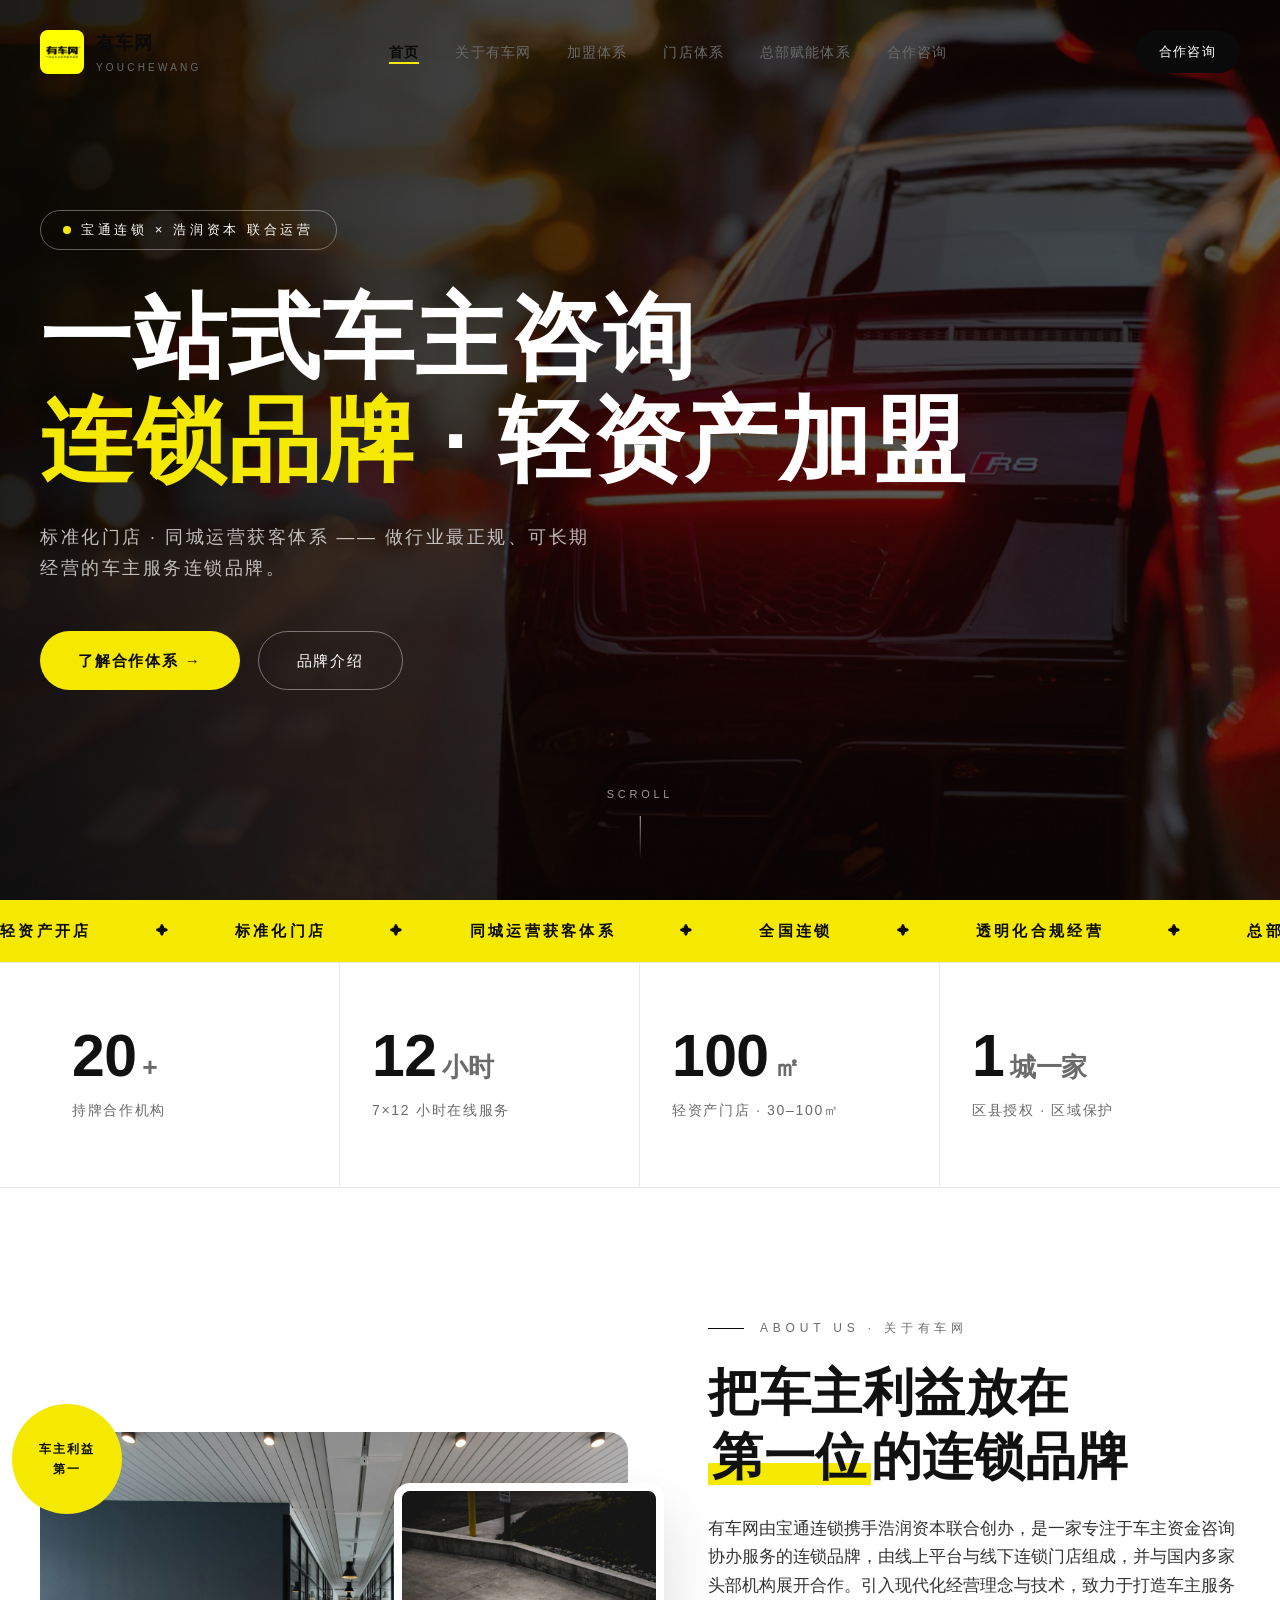
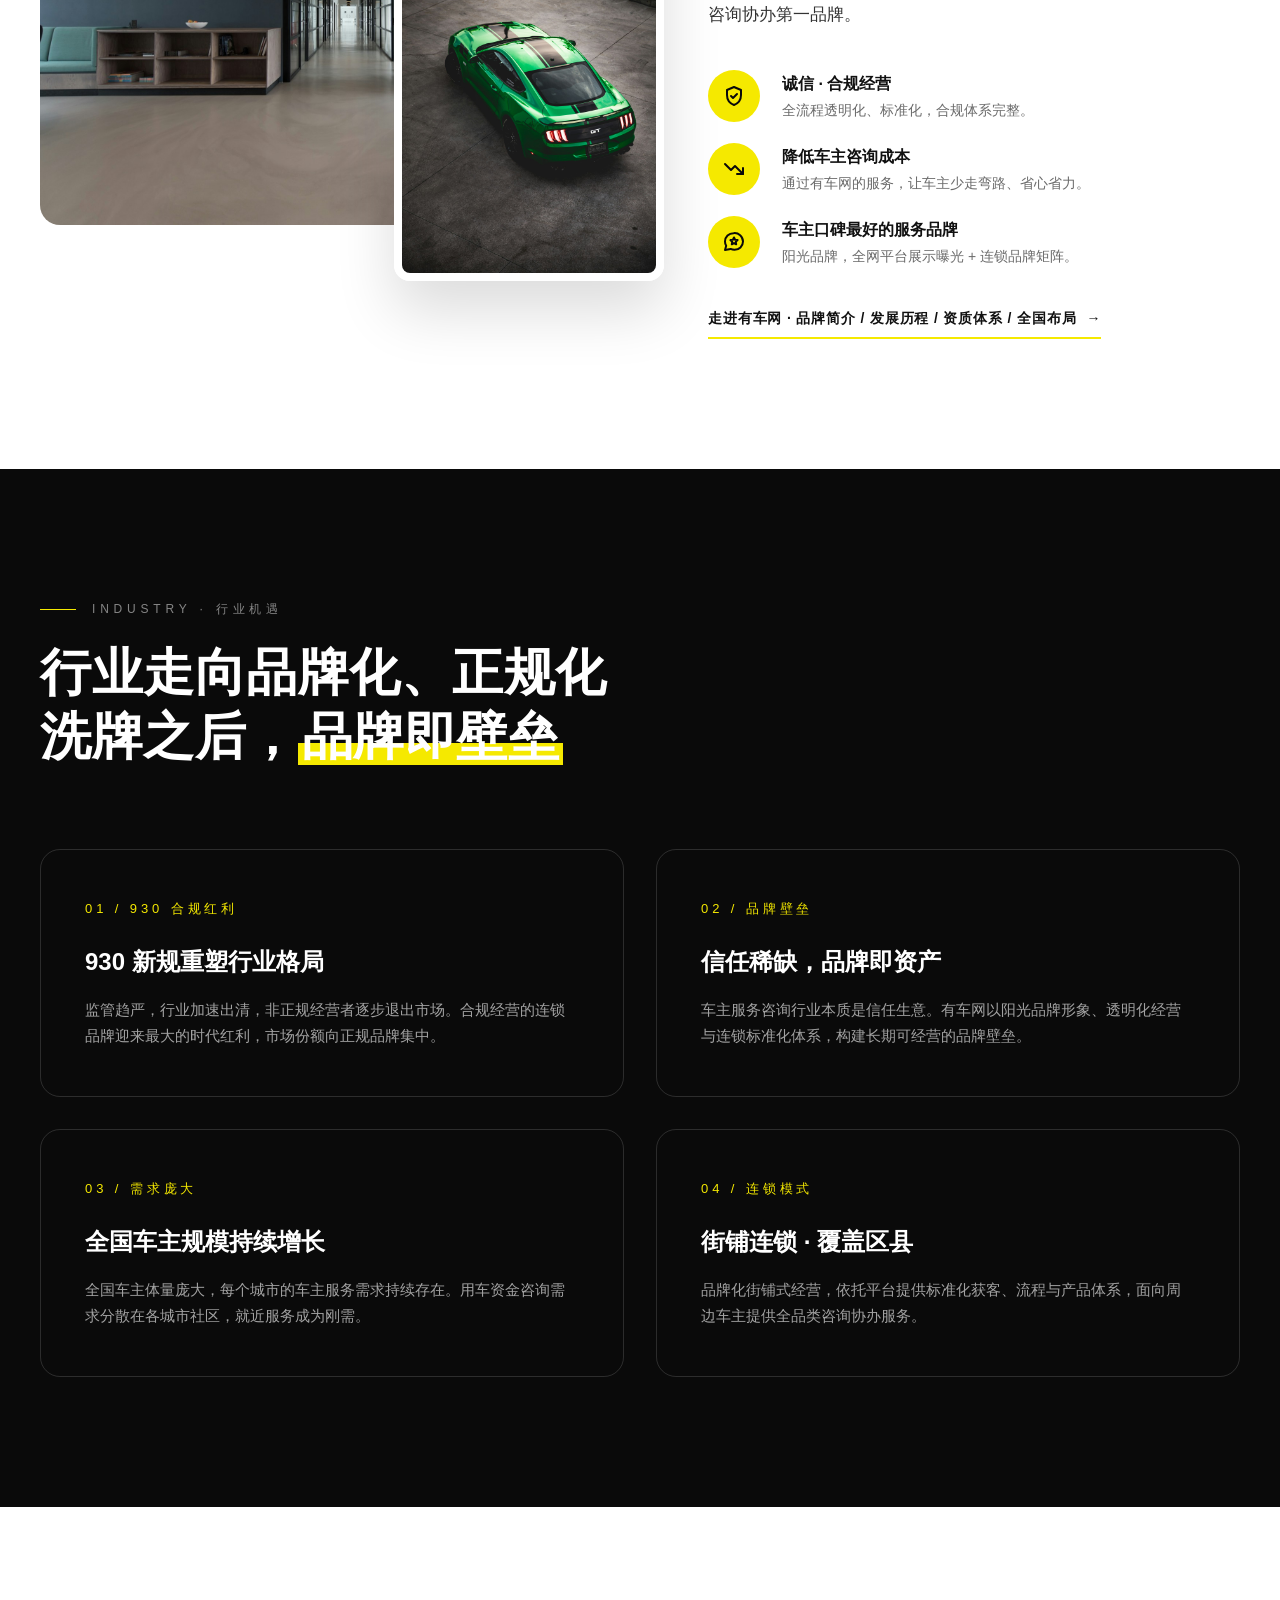
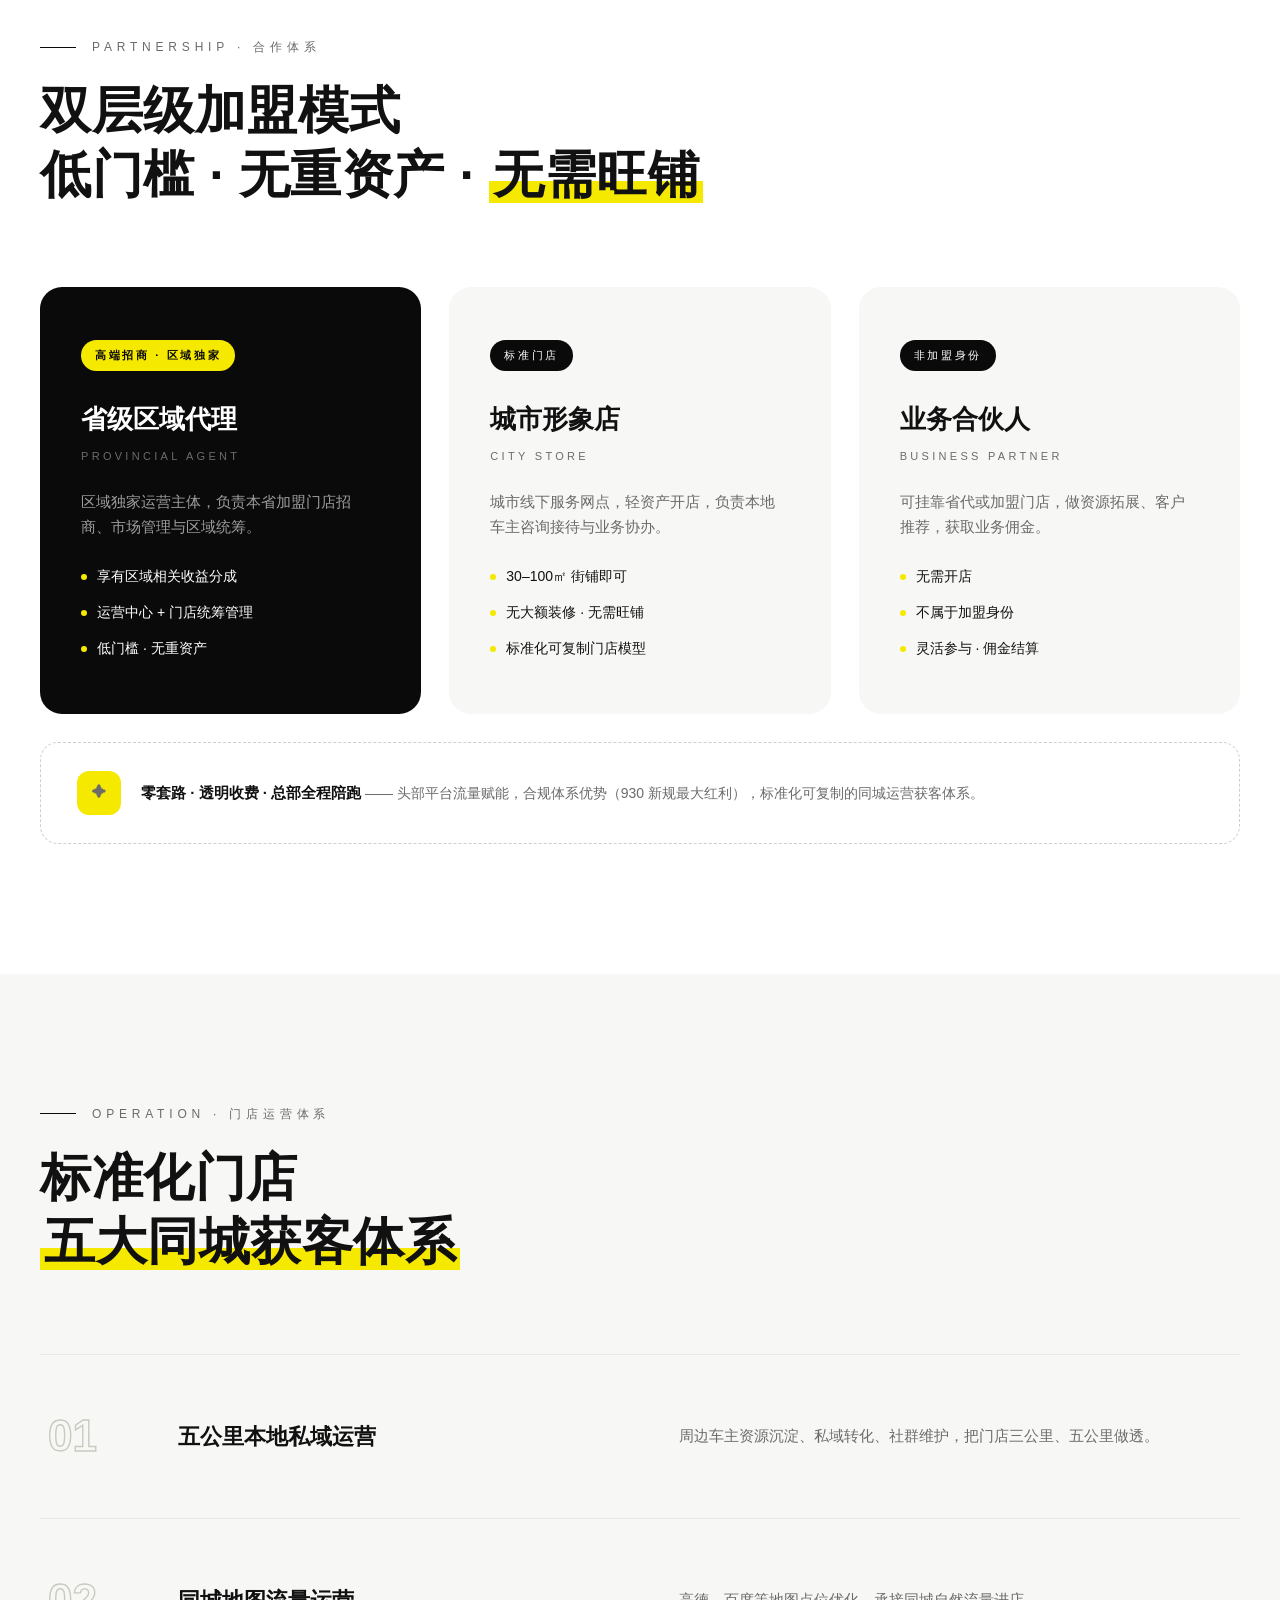
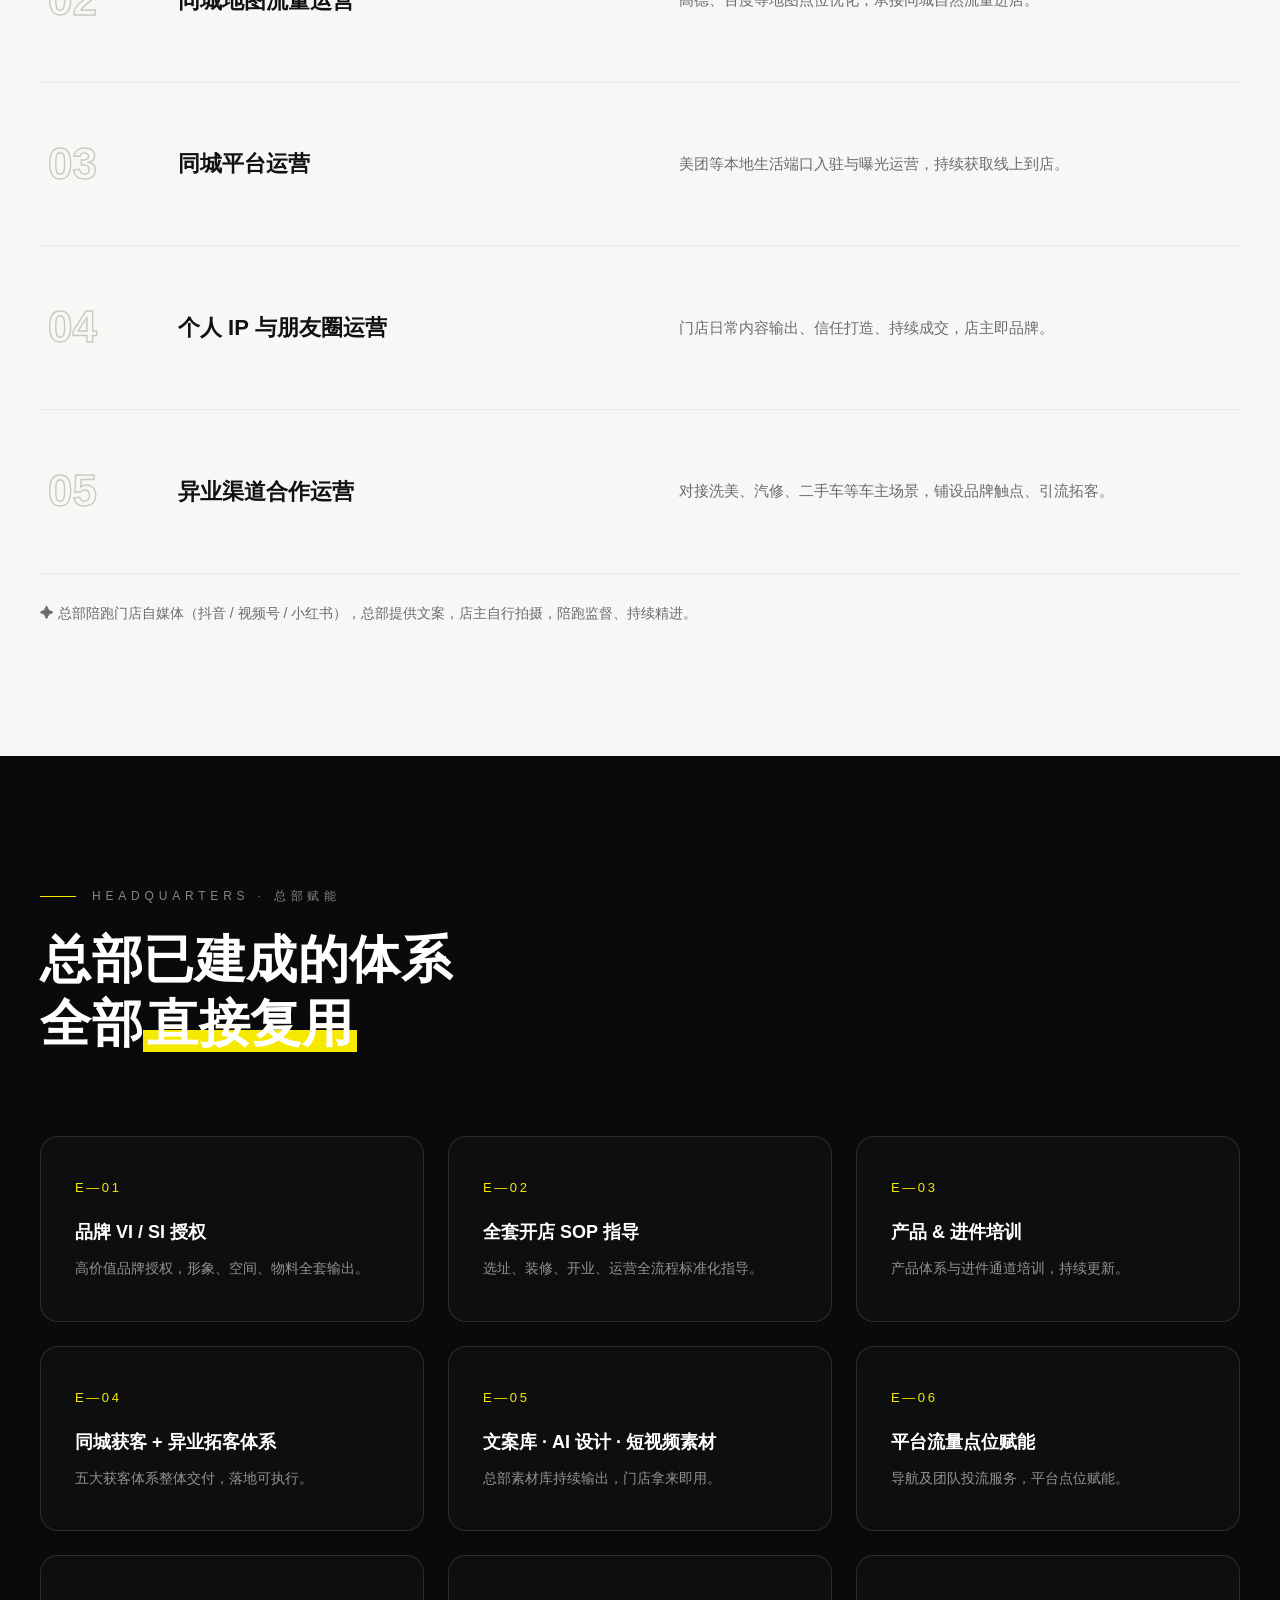
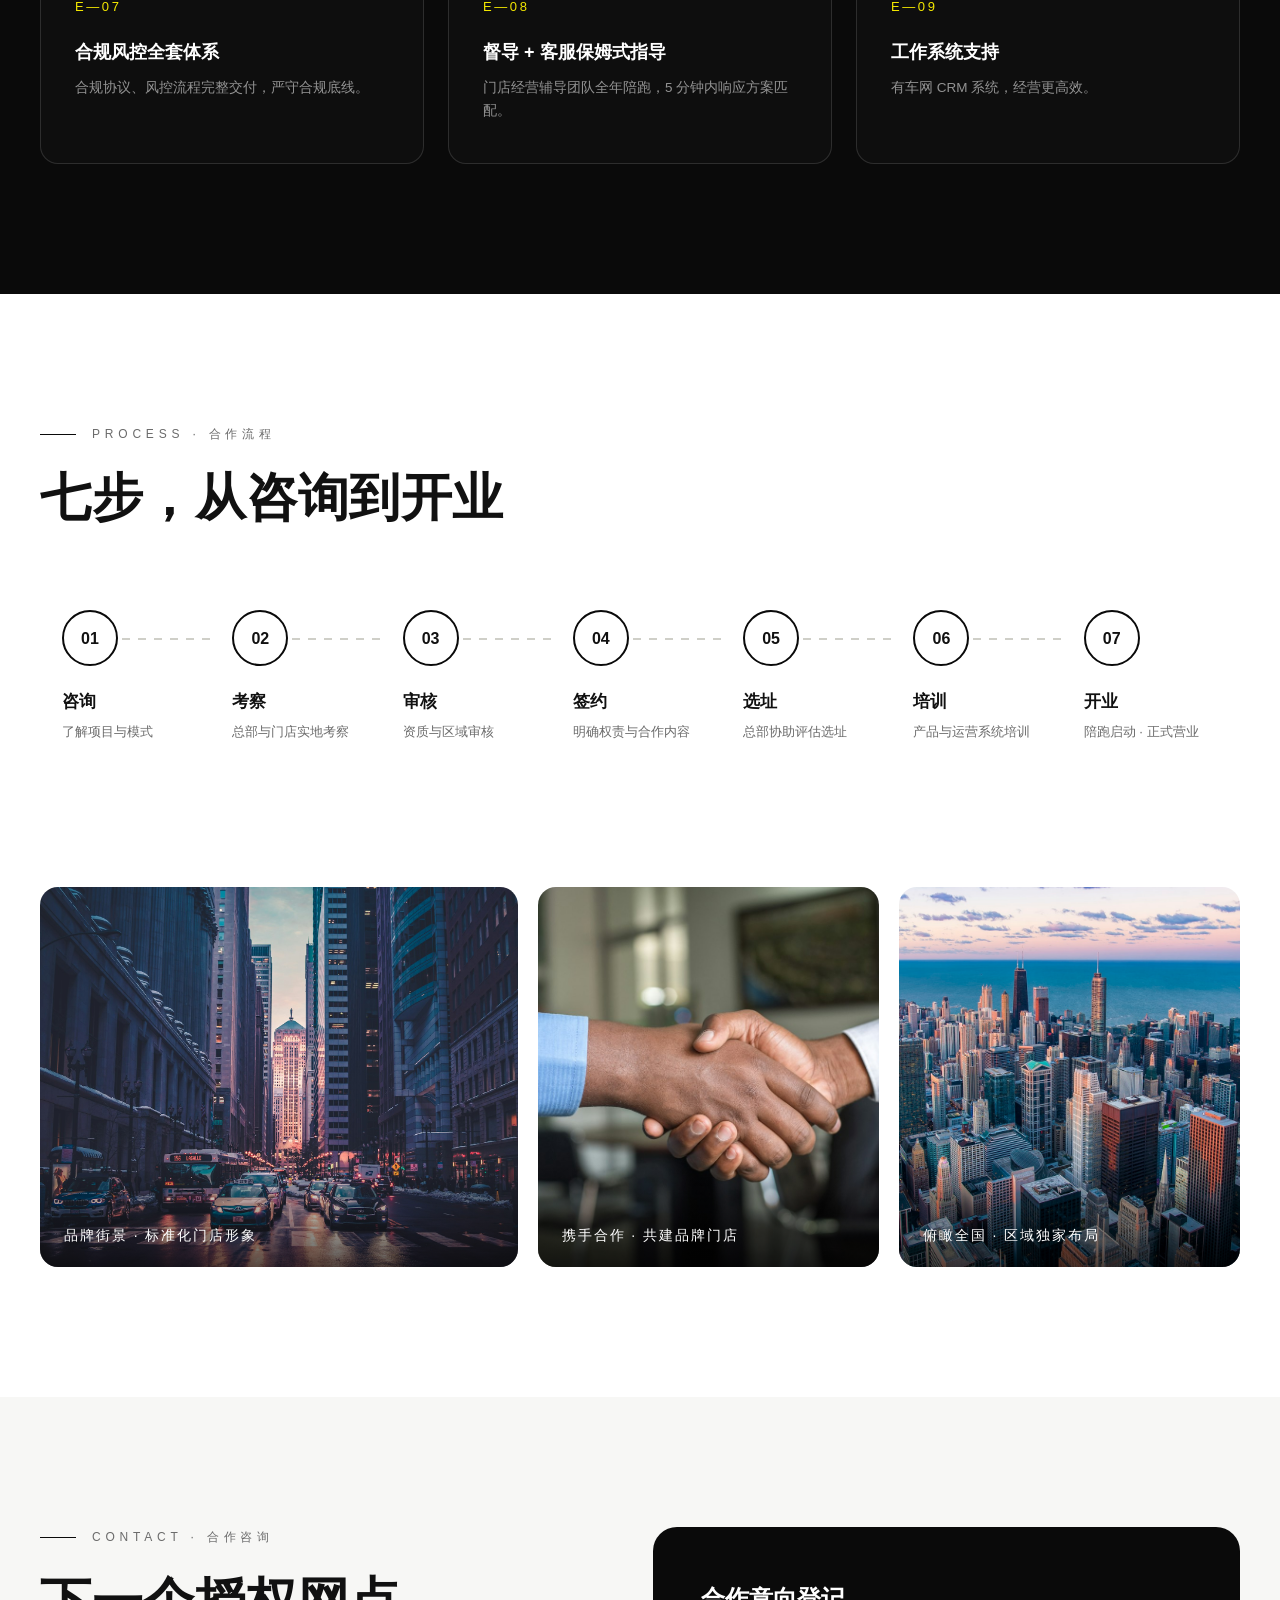
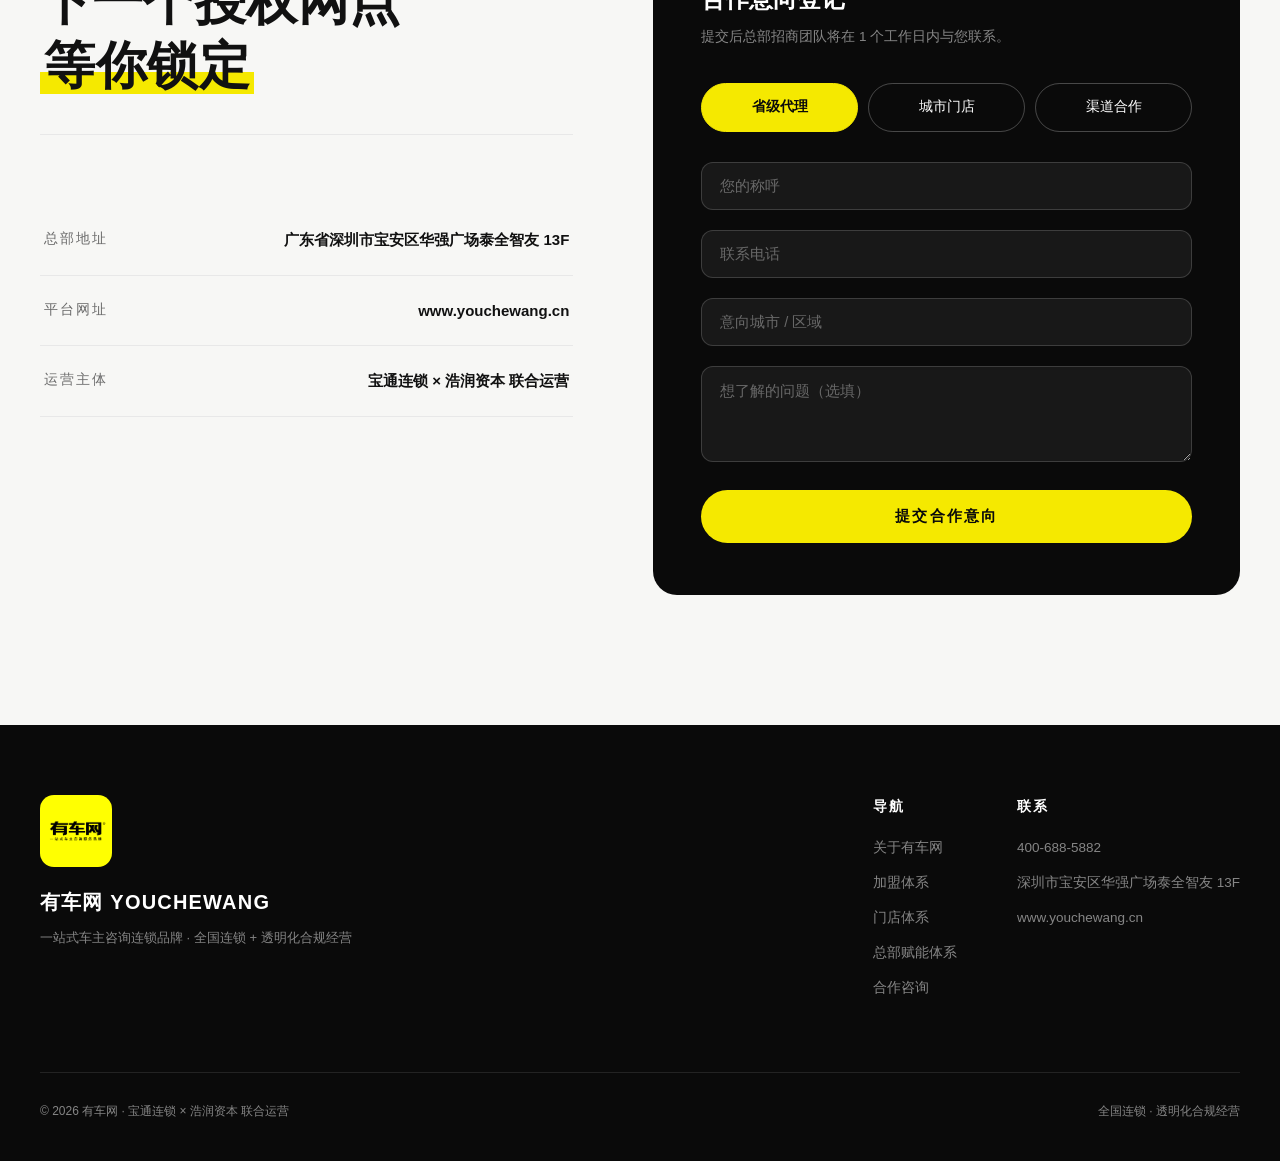
==== index.html @ c49eb8d9 "顶部导航增加首页与合作咨询菜单项，首页菜单常亮" ====
<!DOCTYPE html>
<html lang="zh-CN">
<head>
<meta charset="UTF-8">
<meta name="viewport" content="width=device-width, initial-scale=1.0">
<title>有车网 — 一站式车主咨询连锁品牌</title>
<meta name="description" content="有车网，由宝通连锁携手浩润资本联合创办的一站式车主咨询连锁品牌。轻资产加盟，省级代理与城市形象店全国招商中。">
<link rel="icon" type="image/jpeg" href="assets/logo.jpeg">
<style>
  :root {
    --yellow: #F5E900;
    --black: #0A0A0A;
    --ink: #111111;
    --grey: #6B6B6B;
    --line: #E8E8E8;
    --bg: #FFFFFF;
    --bg-soft: #F7F7F5;
    --ease: cubic-bezier(.22,.61,.36,1);
    --max: 1280px;
  }
  * { margin:0; padding:0; box-sizing:border-box; }
  html { scroll-behavior: auto; }
  body {
    font-family: -apple-system, BlinkMacSystemFont, "PingFang SC", "Helvetica Neue", "Microsoft YaHei", sans-serif;
    color: var(--ink);
    background: var(--bg);
    line-height: 1.7;
    -webkit-font-smoothing: antialiased;
    overflow-x: hidden;
  }
  img { display:block; max-width:100%; }
  a { color:inherit; text-decoration:none; }
  .container { max-width: var(--max); margin: 0 auto; padding: 0 40px; }

  /* ---------- scroll progress ---------- */
  #progress {
    position: fixed; top:0; left:0; height: 3px; width: 0%;
    background: var(--yellow); z-index: 1001;
    transition: width .1s linear;
  }

  /* ---------- nav ---------- */
  nav {
    position: fixed; top:0; left:0; right:0; z-index: 1000;
    transition: all .4s var(--ease);
    padding: 28px 0;
  }
  nav.scrolled {
    background: rgba(255,255,255,.88);
    backdrop-filter: blur(16px);
    -webkit-backdrop-filter: blur(16px);
    padding: 16px 0;
    border-bottom: 1px solid var(--line);
  }
  .nav-inner {
    max-width: var(--max); margin: 0 auto; padding: 0 40px;
    display: flex; align-items: center; justify-content: space-between;
  }
  .nav-logo { display:flex; align-items:center; gap:12px; }
  .nav-logo img { width: 44px; height: 44px; object-fit: cover; border-radius: 8px; }
  .nav-logo .name { font-weight: 800; font-size: 18px; letter-spacing: .05em; color: var(--black); }
  .nav-logo .name small { display:block; font-weight: 400; font-size: 10px; letter-spacing: .32em; color: var(--grey); }
  .nav-links { display:flex; gap: 36px; list-style:none; }
  .nav-links a {
    font-size: 14px; color: var(--grey); letter-spacing:.08em;
    position:relative; padding: 4px 0; transition: color .3s;
  }
  .nav-links a::after {
    content:''; position:absolute; left:0; bottom:0; width:0; height:2px;
    background: var(--yellow); transition: width .35s var(--ease);
  }
  .nav-links a:hover { color: var(--black); }
  .nav-links a:hover::after { width: 100%; }
  .nav-links a.active { color: var(--black); font-weight: 600; }
  .nav-links a.active::after { width: 100%; }
  .nav-cta {
    background: var(--black); color:#fff; padding: 10px 24px;
    border-radius: 999px; font-size: 13px; letter-spacing:.1em;
    transition: transform .3s var(--ease), background .3s;
  }
  .nav-cta:hover { transform: translateY(-2px); background: #000; }
  .nav-burger { display:none; background:none; border:none; cursor:pointer; padding:6px; }
  .nav-m-right { display:none; align-items:center; gap:12px; }
  /* H5 底部圆形合作入口（toTop 上方，与 TOP 同款样式） */
  .m-contact {
    display:none; position:fixed; right:32px; bottom:100px; z-index:900;
    width:52px; height:52px; border-radius:50%;
    background: var(--black); color:#fff;
    align-items:center; justify-content:center;
    font-weight:700; font-size:13px; letter-spacing:.05em;
    box-shadow: 0 10px 30px rgba(0,0,0,.22);
    transition: all .4s var(--ease);
    opacity:0; pointer-events:none; transform:translateY(16px);
  }
  .m-contact.show { opacity:1; pointer-events:auto; transform:translateY(0); }
  .m-contact:hover { background: var(--yellow); color: var(--black); }
  .m-contact:active { transform: scale(.94); }
  .nav-burger span { display:block; width:24px; height:2px; background:var(--black); margin:6px 0; border-radius:2px; transition: all .4s var(--ease); }
  .nav-burger.open span:nth-child(1) { transform: translateY(8px) rotate(45deg); }
  .nav-burger.open span:nth-child(2) { opacity:0; }
  .nav-burger.open span:nth-child(3) { transform: translateY(-8px) rotate(-45deg); }

  /* mobile drawer */
  .m-menu {
    position: fixed; inset: 0; z-index: 999;
    background: var(--black);
    display: flex; flex-direction: column; justify-content: center;
    padding: 0 48px; gap: 8px;
    clip-path: circle(0 at calc(100% - 52px) 40px);
    transition: clip-path .65s var(--ease);
    visibility: hidden;
  }
  .m-menu.open { clip-path: circle(150% at calc(100% - 52px) 40px); visibility: visible; }
  .m-menu a {
    color:#fff; font-size: 30px; font-weight: 800; letter-spacing:.06em;
    padding: 12px 0; display:flex; align-items:baseline; gap:16px;
    opacity:0; transform: translateY(26px);
    transition: opacity .5s var(--ease), transform .5s var(--ease), color .3s;
  }
  .m-menu a i { font-style:normal; font-size:12px; color:var(--yellow); letter-spacing:.2em; font-weight:400; }
  .m-menu a:hover { color: var(--yellow); }
  .m-menu.open a { opacity:1; transform: translateY(0); }
  .m-menu.open a:nth-child(1) { transition-delay:.15s; } .m-menu.open a:nth-child(2) { transition-delay:.22s; }
  .m-menu.open a:nth-child(3) { transition-delay:.29s; } .m-menu.open a:nth-child(4) { transition-delay:.36s; }
  .m-menu.open a:nth-child(5) { transition-delay:.43s; } .m-menu.open a:nth-child(6) { transition-delay:.5s; }
  .m-menu .m-foot {
    margin-top: 40px; color: rgba(255,255,255,.45); font-size: 13px; letter-spacing:.1em;
    opacity:0; transition: opacity .5s .55s;
  }
  .m-menu.open .m-foot { opacity:1; }

  /* ---------- hero ---------- */
  header.hero {
    position: relative; height: 100vh; min-height: 640px;
    display:flex; align-items:center; overflow:hidden;
    background: var(--black);
  }
  .hero-bg {
    position:absolute; inset:-12% 0;
    background: url('assets/hero-car.jpg') center/cover no-repeat;
    will-change: transform;
    opacity:.55;
  }
  .hero-bg::after {
    content:''; position:absolute; inset:0;
    background: linear-gradient(90deg, rgba(0,0,0,.82) 0%, rgba(0,0,0,.45) 55%, rgba(0,0,0,.25) 100%);
  }
  .hero-content { position:relative; z-index:2; width:100%; }
  .hero-tag {
    display:inline-flex; align-items:center; gap:10px;
    color:#fff; font-size:13px; letter-spacing:.28em;
    border:1px solid rgba(255,255,255,.35); border-radius:999px;
    padding: 8px 22px; margin-bottom: 36px;
    opacity:0; transform: translateY(24px);
    animation: heroUp 1s var(--ease) .2s forwards;
  }
  .hero-tag i { width:8px; height:8px; background:var(--yellow); border-radius:50%; display:inline-block; }
  .hero h1 {
    color:#fff; font-weight: 800;
    font-size: clamp(44px, 7.2vw, 96px);
    line-height: 1.12; letter-spacing: .02em;
  }
  .hero h1 .line { display:block; overflow:hidden; }
  .hero h1 .line > span { display:inline-block; transform: translateY(110%); animation: heroLine 1.1s var(--ease) forwards; }
  .hero h1 .line:nth-child(1) > span { animation-delay:.35s; }
  .hero h1 .line:nth-child(2) > span { animation-delay:.5s; }
  .hero h1 .accent { color: var(--yellow); }
  .hero-sub {
    color: rgba(255,255,255,.72); font-size: clamp(15px, 1.4vw, 19px);
    letter-spacing:.14em; margin-top: 30px; max-width: 560px;
    opacity:0; transform: translateY(24px);
    animation: heroUp 1s var(--ease) .75s forwards;
  }
  .hero-actions { display:flex; gap:18px; margin-top: 48px; opacity:0; transform: translateY(24px); animation: heroUp 1s var(--ease) .95s forwards; }
  .btn {
    display:inline-flex; align-items:center; gap:10px;
    padding: 16px 38px; border-radius: 999px; font-size: 15px; letter-spacing:.12em;
    transition: all .35s var(--ease);
  }
  .btn-primary { background: var(--yellow); color: var(--black); font-weight:700; }
  .btn-primary:hover { transform: translateY(-3px); box-shadow: 0 14px 34px rgba(245,233,0,.32); }
  .btn-ghost { border:1px solid rgba(255,255,255,.4); color:#fff; }
  .btn-ghost:hover { background: rgba(255,255,255,.12); border-color:#fff; }
  .scroll-hint {
    position:absolute; bottom: 40px; left:50%; transform: translateX(-50%);
    color: rgba(255,255,255,.6); font-size: 11px; letter-spacing:.34em;
    display:flex; flex-direction:column; align-items:center; gap:12px; z-index:2;
  }
  .scroll-hint::after {
    content:''; width:1px; height:44px;
    background: linear-gradient(to bottom, rgba(255,255,255,.7), transparent);
    animation: drop 1.8s var(--ease) infinite;
  }
  @keyframes drop { 0%{transform:scaleY(0);transform-origin:top} 45%{transform:scaleY(1);transform-origin:top} 55%{transform:scaleY(1);transform-origin:bottom} 100%{transform:scaleY(0);transform-origin:bottom} }
  @keyframes heroUp { to { opacity:1; transform:translateY(0); } }
  @keyframes heroLine { to { transform: translateY(0); } }

  /* ---------- marquee ---------- */
  .marquee {
    background: var(--yellow); padding: 18px 0; overflow:hidden;
    position:relative; z-index:5;
  }
  .marquee-track { display:flex; gap:64px; width:max-content; animation: marquee 26s linear infinite; }
  .marquee-track span {
    font-weight: 800; font-size: 15px; letter-spacing:.22em; color: var(--black); white-space:nowrap;
    display:flex; align-items:center; gap:64px;
  }
  .marquee-track span::after { content:'✦'; font-size: 12px; }
  @keyframes marquee { to { transform: translateX(-50%); } }

  /* ---------- sections ---------- */
  section { padding: 130px 0; }
  .sec-head { margin-bottom: 80px; }
  .sec-kicker {
    font-size: 12px; letter-spacing:.4em; color: var(--grey);
    text-transform: uppercase; display:flex; align-items:center; gap:16px; margin-bottom: 22px;
  }
  .sec-kicker::before { content:''; width:36px; height:1px; background: var(--black); }
  .sec-title { font-size: clamp(30px, 4vw, 52px); font-weight: 800; line-height: 1.25; letter-spacing:.01em; }
  .sec-title .accent { background: linear-gradient(transparent 62%, var(--yellow) 62%); padding: 0 4px; }

  /* reveal */
  .reveal { opacity:0; transform: translateY(46px); transition: opacity .9s var(--ease), transform .9s var(--ease); }
  .reveal.in { opacity:1; transform: translateY(0); }
  .reveal[data-d="1"] { transition-delay:.1s; } .reveal[data-d="2"] { transition-delay:.2s; }
  .reveal[data-d="3"] { transition-delay:.3s; } .reveal[data-d="4"] { transition-delay:.4s; }
  .reveal[data-d="5"] { transition-delay:.5s; } .reveal[data-d="6"] { transition-delay:.6s; }

  /* stats */
  .stats { border-top:1px solid var(--line); border-bottom:1px solid var(--line); padding: 0; }
  .stats-grid { display:grid; grid-template-columns: repeat(4,1fr); }
  .stat { padding: 64px 32px; border-right:1px solid var(--line); }
  .stat:last-child { border-right:none; }
  .stat .num { font-size: clamp(40px,4.6vw,64px); font-weight:800; line-height:1; letter-spacing:-.01em; display:flex; align-items:baseline; }
  .stat .num em { font-style:normal; font-size:.45em; margin-left:6px; color: var(--grey); }
  .stat .label { margin-top:14px; color: var(--grey); font-size:14px; letter-spacing:.12em; }

  /* about */
  .about-grid { display:grid; grid-template-columns: 1.05fr .95fr; gap: 80px; align-items:center; }
  .about-media { position:relative; }
  .about-media .img-main { border-radius: 20px; overflow:hidden; }
  .about-media .img-main img { transition: transform 1.2s var(--ease); }
  .about-media:hover .img-main img { transform: scale(1.05); }
  .about-media .img-sub {
    position:absolute; right:-36px; bottom:-56px; width: 46%; z-index: 2;
    border-radius: 16px; overflow:hidden; border: 8px solid #fff;
    box-shadow: 0 30px 60px rgba(0,0,0,.14);
  }
  .about-badge {
    position:absolute; top:-28px; left:-28px; width:110px; height:110px; z-index: 3;
    background: var(--yellow); border-radius:50%;
    display:flex; align-items:center; justify-content:center; text-align:center;
    font-size:12px; font-weight:800; letter-spacing:.18em; line-height:1.7; color:var(--black);
    animation: float 5s ease-in-out infinite;
  }
  @keyframes float { 0%,100%{transform:translateY(0)} 50%{transform:translateY(-12px)} }
  .lead { font-size: 17px; color:#333; margin: 26px 0 40px; }
  .about-points { list-style:none; display:grid; gap: 20px; }
  .about-points li { display:flex; gap:22px; align-items:flex-start; }
  .about-points .dot {
    flex:none; width: 52px; height: 52px; border-radius: 50%;
    background: var(--yellow);
    display:flex; align-items:center; justify-content:center;
    transition: transform .45s var(--ease), box-shadow .45s var(--ease);
  }
  .about-points .dot svg { width: 24px; height: 24px; stroke: var(--black); fill: none; stroke-width: 2; stroke-linecap: round; stroke-linejoin: round; }
  .about-points li:hover .dot {
    transform: translateY(-4px);
    box-shadow: 0 12px 24px rgba(245,233,0,.45);
  }
  .about-points b { display:block; font-size:16px; }
  .about-points p { color: var(--grey); font-size:14px; margin-top:2px; }
  .more-link { display:inline-flex; align-items:center; gap:10px; margin-top:38px; font-size:14px; font-weight:600; letter-spacing:.06em; color: var(--ink); padding-bottom:6px; border-bottom:2px solid var(--yellow); transition: gap .35s var(--ease), color .3s; }
  .more-link em { font-style:normal; transition: transform .35s var(--ease); }
  .more-link:hover { gap:16px; }
  .more-link:hover em { transform: translateX(3px); }

  /* chance */
  .dark-sec { background: var(--black); color:#fff; }
  .dark-sec .sec-kicker { color: rgba(255,255,255,.5); }
  .dark-sec .sec-kicker::before { background: var(--yellow); }
  .chance-grid { display:grid; grid-template-columns: 1fr 1fr; gap: 32px; }
  .chance-card {
    border: 1px solid rgba(255,255,255,.14); border-radius: 20px; padding: 48px 44px;
    transition: all .5s var(--ease); position:relative; overflow:hidden;
  }
  .chance-card::before {
    content:''; position:absolute; inset:0; background: linear-gradient(135deg, rgba(245,233,0,.12), transparent 60%);
    opacity:0; transition: opacity .5s;
  }
  .chance-card:hover { transform: translateY(-8px); border-color: rgba(245,233,0,.5); }
  .chance-card:hover::before { opacity:1; }
  .chance-card .idx { font-size: 13px; letter-spacing:.3em; color: var(--yellow); margin-bottom: 22px; }
  .chance-card h3 { font-size: 24px; font-weight:700; margin-bottom: 14px; }
  .chance-card p { color: rgba(255,255,255,.62); font-size: 15px; }

  /* models */
  .models-grid { display:grid; grid-template-columns: 1fr 1fr 1fr; gap: 28px; }
  .model-card {
    background: var(--bg-soft); border-radius: 22px; padding: 52px 40px;
    transition: all .5s var(--ease); position:relative; overflow:hidden; border:1px solid transparent;
  }
  .model-card:hover { background:#fff; border-color: var(--line); box-shadow: 0 24px 60px rgba(0,0,0,.09); transform: translateY(-8px); }
  .model-card .tag {
    display:inline-block; font-size:11px; letter-spacing:.24em; padding: 6px 14px;
    border-radius:999px; background: var(--black); color:#fff; margin-bottom: 26px;
  }
  .model-card.hot { background: var(--black); color:#fff; }
  .model-card.hot .tag { background: var(--yellow); color: var(--black); font-weight:800; }
  .model-card.hot p { color: rgba(255,255,255,.6); }
  .model-card h3 { font-size: 26px; font-weight:800; margin-bottom: 6px; }
  .model-card .en { font-size:11px; letter-spacing:.3em; color: var(--grey); margin-bottom: 24px; }
  .model-card.hot .en { color: rgba(255,255,255,.4); }
  .model-card p { color: var(--grey); font-size: 14.5px; }
  .model-card ul { list-style:none; margin-top: 26px; display:grid; gap: 12px; }
  .model-card li { font-size:14px; display:flex; gap:10px; align-items:center; }
  .model-card li::before { content:''; width:6px; height:6px; background: var(--yellow); border-radius:50%; flex:none; }
  .partner-note {
    margin-top: 28px; border:1px dashed #CFCFC8; border-radius: 18px; padding: 28px 36px;
    display:flex; gap: 20px; align-items:center; color: var(--grey); font-size: 14px;
  }
  .partner-note b { color: var(--ink); font-size: 15px; }
  .partner-note .ic { flex:none; width:44px; height:44px; border-radius:12px; background: var(--yellow); display:flex; align-items:center; justify-content:center; font-weight:800; }

  /* operations - 5 systems */
  .op-list { border-top: 1px solid var(--line); }
  .op-row {
    display:grid; grid-template-columns: 90px 1fr 1.2fr; gap: 40px; align-items:center;
    padding: 44px 8px; border-bottom: 1px solid var(--line);
    transition: all .4s var(--ease); position:relative;
  }
  .op-row:hover { background: var(--bg-soft); padding-left: 28px; padding-right: 28px; }
  .op-row .no { font-size: 44px; font-weight: 800; color: transparent; -webkit-text-stroke: 1.4px #C9C9C0; transition:.4s; }
  .op-row:hover .no { color: var(--yellow); -webkit-text-stroke: 0; }
  .op-row h3 { font-size: 22px; font-weight: 700; }
  .op-row p { color: var(--grey); font-size: 14.5px; }

  /* empower */
  .empower-grid { display:grid; grid-template-columns: repeat(3, 1fr); gap: 24px; }
  .emp-card {
    padding: 40px 34px; border:1px solid rgba(255,255,255,.13); border-radius: 18px;
    transition: all .45s var(--ease); background: rgba(255,255,255,.02);
  }
  .emp-card:hover { background: rgba(245,233,0,.08); border-color: rgba(245,233,0,.45); transform: translateY(-6px); }
  .emp-card .n { font-size:13px; color: var(--yellow); letter-spacing:.2em; margin-bottom: 18px; }
  .emp-card h4 { font-size: 18px; font-weight:700; margin-bottom: 10px; }
  .emp-card p { font-size: 13.5px; color: rgba(255,255,255,.55); }

  /* process */
  .process-track { display:flex; gap: 0; overflow-x:auto; padding: 14px 4px 20px; margin-top: -14px; margin-bottom: -6px; }
  .p-step { flex:1; min-width: 150px; position:relative; padding: 0 18px; }
  .p-step .ball {
    width: 56px; height: 56px; border-radius: 50%; background:#fff;
    border: 2px solid var(--black); display:flex; align-items:center; justify-content:center;
    font-weight:800; font-size: 16px; margin-bottom: 22px; position:relative; z-index:2;
    transition: all .4s var(--ease);
  }
  .p-step:hover .ball { background: var(--yellow); transform: scale(1.12); }
  .p-step::before {
    content:''; position:absolute; top: 28px; left: 46px; right: 0; height: 2px;
    background: repeating-linear-gradient(90deg, #CFCFC8 0 8px, transparent 8px 16px);
  }
  .p-step:last-child::before { display:none; }
  .p-step h4 { font-size: 17px; font-weight:700; }
  .p-step p { font-size: 13px; color: var(--grey); margin-top: 4px; }

  /* images strip */
  .gallery { display:grid; grid-template-columns: 1.4fr 1fr 1fr; gap: 20px; }
  .g-item { border-radius: 18px; overflow:hidden; position:relative; height: 380px; }
  .g-item img { width:100%; height:100%; object-fit:cover; transition: transform 1.1s var(--ease); }
  .g-item:hover img { transform: scale(1.07); }
  .g-item .cap {
    position:absolute; left:0; right:0; bottom:0; padding: 60px 24px 20px;
    background: linear-gradient(to top, rgba(0,0,0,.65), transparent);
    color:#fff; font-size: 14px; letter-spacing:.14em;
  }

  /* contact */
  .contact-wrap { display:grid; grid-template-columns: 1fr 1.1fr; gap: 80px; align-items:start; }
  .contact-info h3 { font-size: 22px; font-weight:800; margin-bottom: 8px; }
  .c-rows { margin-top: 36px; display:grid; gap: 0; border-top:1px solid var(--line); }
  .c-row { display:flex; justify-content:space-between; gap:24px; padding: 22px 4px; border-bottom:1px solid var(--line); }
  .c-row .k { color: var(--grey); font-size: 14px; letter-spacing:.14em; flex:none; }
  .c-row .v { font-size: 15px; font-weight: 600; text-align:right; }
  .form-card { background: var(--black); border-radius: 24px; padding: 52px 48px; color:#fff; }
  .form-card h3 { font-size: 24px; font-weight:800; margin-bottom: 6px; }
  .form-card .tip { color: rgba(255,255,255,.5); font-size: 13.5px; margin-bottom: 34px; }
  .seg { display:flex; gap:10px; margin-bottom: 30px; }
  .seg label { flex:1; }
  .seg input { display:none; }
  .seg span {
    display:block; text-align:center; padding: 12px 0; border-radius: 999px;
    border:1px solid rgba(255,255,255,.25); font-size: 13.5px; cursor:pointer; transition:.3s;
  }
  .seg input:checked + span { background: var(--yellow); color: var(--black); border-color: var(--yellow); font-weight:700; }
  .field { margin-bottom: 20px; }
  .field input, .field textarea {
    width:100%; background: rgba(255,255,255,.06); border:1px solid rgba(255,255,255,.16);
    border-radius: 12px; padding: 15px 18px; color:#fff; font-size: 14.5px; outline:none; transition:.3s;
    font-family:inherit;
  }
  .field input::placeholder, .field textarea::placeholder { color: rgba(255,255,255,.35); }
  .field input:focus, .field textarea:focus { border-color: var(--yellow); background: rgba(245,233,0,.05); }
  .field textarea { min-height: 96px; resize: vertical; }
  .submit {
    width:100%; background: var(--yellow); color: var(--black); font-weight: 800;
    border:none; border-radius: 999px; padding: 17px; font-size: 15px; letter-spacing:.14em;
    cursor:pointer; transition: all .35s var(--ease);
  }
  .submit:hover { transform: translateY(-2px); box-shadow: 0 14px 34px rgba(245,233,0,.3); }
  .form-ok { display:none; text-align:center; padding: 40px 0; }
  .form-ok .big { font-size: 44px; margin-bottom: 12px; }

  /* footer */
  footer { background: var(--black); color: rgba(255,255,255,.5); padding: 70px 0 40px; }
  .foot-top { display:flex; justify-content:space-between; align-items:flex-start; gap:40px; flex-wrap:wrap; }
  .foot-brand img { width: 72px; height:72px; border-radius: 14px; margin-bottom: 18px; }
  .foot-brand .n { color:#fff; font-weight:800; font-size: 20px; letter-spacing:.06em; }
  .foot-brand p { font-size: 13px; margin-top: 8px; max-width: 320px; }
  .foot-links { display:flex; gap: 60px; flex-wrap:wrap; }
  .foot-links h5 { color:#fff; font-size: 14px; letter-spacing:.16em; margin-bottom: 18px; }
  .foot-links a { display:block; font-size: 13.5px; margin-bottom: 12px; transition:.3s; }
  .foot-links a:hover { color: var(--yellow); }
  .foot-bottom {
    margin-top: 60px; padding-top: 28px; border-top:1px solid rgba(255,255,255,.1);
    font-size: 12px; display:flex; justify-content:space-between; gap:20px; flex-wrap:wrap;
  }

  /* to top */
  #toTop {
    position:fixed; right:32px; bottom:32px; width:52px; height:52px; border-radius:50%;
    background: var(--black); color:#fff; border:none; cursor:pointer; font-size:18px;
    opacity:0; pointer-events:none; transform: translateY(16px);
    transition: all .4s var(--ease); z-index:900;
    box-shadow: 0 10px 30px rgba(0,0,0,.22);
  }
  #toTop.show { opacity:1; pointer-events:auto; transform:translateY(0); }
  #toTop:hover { background: var(--yellow); color: var(--black); }

  /* responsive */
  @media (max-width: 960px) {
    .container { padding: 0 24px; }
    .nav-links { display:none; }
    .nav-cta { display:none; }
    .nav-m-right { display:flex; }
    .m-contact { display:flex; }
    .nav-burger { display:block; }
    nav { padding: 18px 0; }
    nav.scrolled { padding: 12px 0; }
    section { padding: 90px 0; }
    .stats-grid { grid-template-columns: 1fr 1fr; }
    .stat { border-bottom:1px solid var(--line); }
    .about-grid, .chance-grid, .contact-wrap { grid-template-columns: 1fr; gap: 48px; }
    .models-grid, .empower-grid { grid-template-columns: 1fr; }
    .gallery { grid-template-columns: 1fr; }
    .g-item { height: 260px; }
    .about-media .img-sub { right: 0; bottom: -40px; }
    .op-row { grid-template-columns: 60px 1fr; }
    .op-row p { grid-column: 2; }
  }
</style>
</head>
<body>

<div id="progress"></div>

<nav id="nav">
  <div class="nav-inner">
    <a href="#top" class="nav-logo">
      <img src="assets/logo.jpeg" alt="有车网">
      <div class="name">有车网<small>YOUCHEWANG</small></div>
    </a>
    <ul class="nav-links">
      <li><a href="#top" class="active">首页</a></li>
      <li><a href="about.html">关于有车网</a></li>
      <li><a href="join.html">加盟体系</a></li>
      <li><a href="store.html">门店体系</a></li>
      <li><a href="hq.html">总部赋能体系</a></li>
      <li><a href="contact.html">合作咨询</a></li>
    </ul>
    <a href="contact.html" class="nav-cta">合作咨询</a>
    <div class="nav-m-right">
      <button class="nav-burger" id="burger" aria-label="菜单">
        <span></span><span></span><span></span>
      </button>
    </div>
  </div>
</nav>

<div class="m-menu" id="mMenu">
  <a href="#top"><i>01</i>品牌首页</a>
  <a href="about.html"><i>02</i>关于有车网</a>
  <a href="join.html"><i>03</i>加盟体系</a>
  <a href="store.html"><i>04</i>门店体系</a>
  <a href="hq.html"><i>05</i>总部赋能体系</a>
  <a href="contact.html"><i>06</i>合作咨询</a>
  <div class="m-foot">有车网 YOUCHEWANG · 400-688-5882</div>
</div>

<header class="hero" id="top">
  <div class="hero-bg" id="heroBg"></div>
  <div class="hero-content container">
    <div class="hero-tag"><i></i>宝通连锁 × 浩润资本 联合运营</div>
    <h1>
      <span class="line"><span>一站式车主咨询</span></span>
      <span class="line"><span><span class="accent">连锁品牌</span> · 轻资产加盟</span></span>
    </h1>
    <p class="hero-sub">标准化门店 · 同城运营获客体系 —— 做行业最正规、可长期经营的车主服务连锁品牌。</p>
    <div class="hero-actions">
      <a href="#models" class="btn btn-primary">了解合作体系 →</a>
      <a href="about.html" class="btn btn-ghost">品牌介绍</a>
    </div>
  </div>
  <div class="scroll-hint">SCROLL</div>
</header>

<div class="marquee">
  <div class="marquee-track">
    <span>轻资产开店</span><span>标准化门店</span><span>同城运营获客体系</span><span>全国连锁</span><span>透明化合规经营</span><span>总部全程陪跑</span>
    <span>轻资产开店</span><span>标准化门店</span><span>同城运营获客体系</span><span>全国连锁</span><span>透明化合规经营</span><span>总部全程陪跑</span>
  </div>
</div>

<!-- stats -->
<section class="stats">
  <div class="container">
    <div class="stats-grid">
      <div class="stat reveal"><div class="num"><span class="count" data-target="20">0</span><em>+</em></div><div class="label">持牌合作机构</div></div>
      <div class="stat reveal" data-d="1"><div class="num"><span class="count" data-target="12">0</span><em>小时</em></div><div class="label">7×12 小时在线服务</div></div>
      <div class="stat reveal" data-d="2"><div class="num"><span class="count" data-target="100">0</span><em>㎡</em></div><div class="label">轻资产门店 · 30–100㎡</div></div>
      <div class="stat reveal" data-d="3"><div class="num"><span class="count" data-target="1">0</span><em>城一家</em></div><div class="label">区县授权 · 区域保护</div></div>
    </div>
  </div>
</section>

<!-- about -->
<section id="about">
  <div class="container">
    <div class="about-grid">
      <div class="about-media reveal">
        <div class="about-badge">车主利益<br>第一</div>
        <div class="img-main"><img src="assets/office.jpg" alt="有车网总部"></div>
        <div class="img-sub reveal" data-d="2"><img src="assets/showroom.jpg" alt="门店"></div>
      </div>
      <div>
        <div class="sec-kicker reveal">ABOUT US · 关于有车网</div>
        <h2 class="sec-title reveal" data-d="1">把车主利益放在<br><span class="accent">第一位</span>的连锁品牌</h2>
        <p class="lead reveal" data-d="2">有车网由宝通连锁携手浩润资本联合创办，是一家专注于车主资金咨询协办服务的连锁品牌，由线上平台与线下连锁门店组成，并与国内多家头部机构展开合作。引入现代化经营理念与技术，致力于打造车主服务咨询协办第一品牌。</p>
        <ul class="about-points">
          <li class="reveal" data-d="2"><span class="dot"><svg viewBox="0 0 24 24"><path d="M12 3l7 3v5c0 4.5-3 8.4-7 10-4-1.6-7-5.5-7-10V6l7-3z"/><path d="M9 12l2 2 4-4"/></svg></span><div><b>诚信 · 合规经营</b><p>全流程透明化、标准化，合规体系完整。</p></div></li>
          <li class="reveal" data-d="3"><span class="dot"><svg viewBox="0 0 24 24"><path d="M3 7l6 6 4-4 8 8"/><path d="M15 17h6v-6"/></svg></span><div><b>降低车主咨询成本</b><p>通过有车网的服务，让车主少走弯路、省心省力。</p></div></li>
          <li class="reveal" data-d="4"><span class="dot"><svg viewBox="0 0 24 24"><path d="M21 11.5a8.4 8.4 0 0 1-8.5 8.3c-1.4 0-2.7-.3-3.9-.9L3 20l1.2-4.2a8 8 0 0 1-1.2-4.3A8.4 8.4 0 0 1 11.5 3.2 8.4 8.4 0 0 1 21 11.5z"/><path d="M12 7.5l1.1 2.3 2.5.3-1.8 1.7.4 2.5-2.2-1.2-2.2 1.2.4-2.5-1.8-1.7 2.5-.3L12 7.5z"/></svg></span><div><b>车主口碑最好的服务品牌</b><p>阳光品牌，全网平台展示曝光 + 连锁品牌矩阵。</p></div></li>
        </ul>
        <a href="about.html" class="more-link reveal" data-d="5">走进有车网 · 品牌简介 / 发展历程 / 资质体系 / 全国布局 <em>→</em></a>
      </div>
    </div>
  </div>
</section>

<!-- chance -->
<section id="chance" class="dark-sec">
  <div class="container">
    <div class="sec-head">
      <div class="sec-kicker reveal">INDUSTRY · 行业机遇</div>
      <h2 class="sec-title reveal" data-d="1">行业走向品牌化、正规化<br>洗牌之后，<span class="accent">品牌即壁垒</span></h2>
    </div>
    <div class="chance-grid">
      <div class="chance-card reveal" data-d="1">
        <div class="idx">01 / 930 合规红利</div>
        <h3>930 新规重塑行业格局</h3>
        <p>监管趋严，行业加速出清，非正规经营者逐步退出市场。合规经营的连锁品牌迎来最大的时代红利，市场份额向正规品牌集中。</p>
      </div>
      <div class="chance-card reveal" data-d="2">
        <div class="idx">02 / 品牌壁垒</div>
        <h3>信任稀缺，品牌即资产</h3>
        <p>车主服务咨询行业本质是信任生意。有车网以阳光品牌形象、透明化经营与连锁标准化体系，构建长期可经营的品牌壁垒。</p>
      </div>
      <div class="chance-card reveal" data-d="3">
        <div class="idx">03 / 需求庞大</div>
        <h3>全国车主规模持续增长</h3>
        <p>全国车主体量庞大，每个城市的车主服务需求持续存在。用车资金咨询需求分散在各城市社区，就近服务成为刚需。</p>
      </div>
      <div class="chance-card reveal" data-d="4">
        <div class="idx">04 / 连锁模式</div>
        <h3>街铺连锁 · 覆盖区县</h3>
        <p>品牌化街铺式经营，依托平台提供标准化获客、流程与产品体系，面向周边车主提供全品类咨询协办服务。</p>
      </div>
    </div>
  </div>
</section>

<!-- models -->
<section id="models">
  <div class="container">
    <div class="sec-head">
      <div class="sec-kicker reveal">PARTNERSHIP · 合作体系</div>
      <h2 class="sec-title reveal" data-d="1">双层级加盟模式<br>低门槛 · 无重资产 · <span class="accent">无需旺铺</span></h2>
    </div>
    <div class="models-grid">
      <div class="model-card hot reveal" data-d="1">
        <span class="tag">高端招商 · 区域独家</span>
        <h3>省级区域代理</h3>
        <div class="en">PROVINCIAL AGENT</div>
        <p>区域独家运营主体，负责本省加盟门店招商、市场管理与区域统筹。</p>
        <ul>
          <li>享有区域相关收益分成</li>
          <li>运营中心 + 门店统筹管理</li>
          <li>低门槛 · 无重资产</li>
        </ul>
      </div>
      <div class="model-card reveal" data-d="2">
        <span class="tag">标准门店</span>
        <h3>城市形象店</h3>
        <div class="en">CITY STORE</div>
        <p>城市线下服务网点，轻资产开店，负责本地车主咨询接待与业务协办。</p>
        <ul>
          <li>30–100㎡ 街铺即可</li>
          <li>无大额装修 · 无需旺铺</li>
          <li>标准化可复制门店模型</li>
        </ul>
      </div>
      <div class="model-card reveal" data-d="3">
        <span class="tag">非加盟身份</span>
        <h3>业务合伙人</h3>
        <div class="en">BUSINESS PARTNER</div>
        <p>可挂靠省代或加盟门店，做资源拓展、客户推荐，获取业务佣金。</p>
        <ul>
          <li>无需开店</li>
          <li>不属于加盟身份</li>
          <li>灵活参与 · 佣金结算</li>
        </ul>
      </div>
    </div>
    <div class="partner-note reveal" data-d="2">
      <span class="ic">✦</span>
      <div><b>零套路 · 透明收费 · 总部全程陪跑</b> —— 头部平台流量赋能，合规体系优势（930 新规最大红利），标准化可复制的同城运营获客体系。</div>
    </div>
  </div>
</section>

<!-- ops -->
<section id="ops" style="background:var(--bg-soft)">
  <div class="container">
    <div class="sec-head">
      <div class="sec-kicker reveal">OPERATION · 门店运营体系</div>
      <h2 class="sec-title reveal" data-d="1">标准化门店<br><span class="accent">五大同城获客体系</span></h2>
    </div>
    <div class="op-list">
      <div class="op-row reveal" data-d="1">
        <div class="no">01</div>
        <h3>五公里本地私域运营</h3>
        <p>周边车主资源沉淀、私域转化、社群维护，把门店三公里、五公里做透。</p>
      </div>
      <div class="op-row reveal" data-d="2">
        <div class="no">02</div>
        <h3>同城地图流量运营</h3>
        <p>高德、百度等地图点位优化，承接同城自然流量进店。</p>
      </div>
      <div class="op-row reveal" data-d="3">
        <div class="no">03</div>
        <h3>同城平台运营</h3>
        <p>美团等本地生活端口入驻与曝光运营，持续获取线上到店。</p>
      </div>
      <div class="op-row reveal" data-d="4">
        <div class="no">04</div>
        <h3>个人 IP 与朋友圈运营</h3>
        <p>门店日常内容输出、信任打造、持续成交，店主即品牌。</p>
      </div>
      <div class="op-row reveal" data-d="5">
        <div class="no">05</div>
        <h3>异业渠道合作运营</h3>
        <p>对接洗美、汽修、二手车等车主场景，铺设品牌触点、引流拓客。</p>
      </div>
    </div>
    <p class="reveal" data-d="2" style="margin-top:28px;color:var(--grey);font-size:14px;">✦ 总部陪跑门店自媒体（抖音 / 视频号 / 小红书），总部提供文案，店主自行拍摄，陪跑监督、持续精进。</p>
  </div>
</section>

<!-- empower -->
<section id="empower" class="dark-sec">
  <div class="container">
    <div class="sec-head">
      <div class="sec-kicker reveal">HEADQUARTERS · 总部赋能</div>
      <h2 class="sec-title reveal" data-d="1">总部已建成的体系<br>全部<span class="accent">直接复用</span></h2>
    </div>
    <div class="empower-grid">
      <div class="emp-card reveal" data-d="1"><div class="n">E—01</div><h4>品牌 VI / SI 授权</h4><p>高价值品牌授权，形象、空间、物料全套输出。</p></div>
      <div class="emp-card reveal" data-d="1"><div class="n">E—02</div><h4>全套开店 SOP 指导</h4><p>选址、装修、开业、运营全流程标准化指导。</p></div>
      <div class="emp-card reveal" data-d="2"><div class="n">E—03</div><h4>产品 & 进件培训</h4><p>产品体系与进件通道培训，持续更新。</p></div>
      <div class="emp-card reveal" data-d="2"><div class="n">E—04</div><h4>同城获客 + 异业拓客体系</h4><p>五大获客体系整体交付，落地可执行。</p></div>
      <div class="emp-card reveal" data-d="3"><div class="n">E—05</div><h4>文案库 · AI 设计 · 短视频素材</h4><p>总部素材库持续输出，门店拿来即用。</p></div>
      <div class="emp-card reveal" data-d="3"><div class="n">E—06</div><h4>平台流量点位赋能</h4><p>导航及团队投流服务，平台点位赋能。</p></div>
      <div class="emp-card reveal" data-d="4"><div class="n">E—07</div><h4>合规风控全套体系</h4><p>合规协议、风控流程完整交付，严守合规底线。</p></div>
      <div class="emp-card reveal" data-d="4"><div class="n">E—08</div><h4>督导 + 客服保姆式指导</h4><p>门店经营辅导团队全年陪跑，5 分钟内响应方案匹配。</p></div>
      <div class="emp-card reveal" data-d="5"><div class="n">E—09</div><h4>工作系统支持</h4><p>有车网 CRM 系统，经营更高效。</p></div>
    </div>
  </div>
</section>

<!-- process -->
<section id="process">
  <div class="container">
    <div class="sec-head">
      <div class="sec-kicker reveal">PROCESS · 合作流程</div>
      <h2 class="sec-title reveal" data-d="1">七步，从咨询到开业</h2>
    </div>
    <div class="process-track">
      <div class="p-step reveal" data-d="1"><div class="ball">01</div><h4>咨询</h4><p>了解项目与模式</p></div>
      <div class="p-step reveal" data-d="2"><div class="ball">02</div><h4>考察</h4><p>总部与门店实地考察</p></div>
      <div class="p-step reveal" data-d="3"><div class="ball">03</div><h4>审核</h4><p>资质与区域审核</p></div>
      <div class="p-step reveal" data-d="4"><div class="ball">04</div><h4>签约</h4><p>明确权责与合作内容</p></div>
      <div class="p-step reveal" data-d="5"><div class="ball">05</div><h4>选址</h4><p>总部协助评估选址</p></div>
      <div class="p-step reveal" data-d="6"><div class="ball">06</div><h4>培训</h4><p>产品与运营系统培训</p></div>
      <div class="p-step reveal" data-d="6"><div class="ball">07</div><h4>开业</h4><p>陪跑启动 · 正式营业</p></div>
    </div>
  </div>
</section>

<!-- gallery -->
<section style="padding-top:0">
  <div class="container">
    <div class="gallery">
      <div class="g-item reveal"><img src="assets/street.jpg" alt="门店街景"><div class="cap">品牌街景 · 标准化门店形象</div></div>
      <div class="g-item reveal" data-d="1"><img src="assets/handshake.jpg" alt="携手合作"><div class="cap">携手合作 · 共建品牌门店</div></div>
      <div class="g-item reveal" data-d="2"><img src="assets/aerial.jpg" alt="全国布局"><div class="cap">俯瞰全国 · 区域独家布局</div></div>
    </div>
  </div>
</section>

<!-- contact -->
<section id="contact" style="background:var(--bg-soft)">
  <div class="container">
    <div class="contact-wrap">
      <div class="contact-info">
        <div class="sec-kicker reveal">CONTACT · 合作咨询</div>
        <h2 class="sec-title reveal" data-d="1">下一个授权网点<br><span class="accent">等你锁定</span></h2>
        <div class="c-rows">
          <div class="c-row reveal" data-d="1"><span class="k">咨询热线</span><span class="v">400-688-5882</span></div>
          <div class="c-row reveal" data-d="2"><span class="k">总部地址</span><span class="v">广东省深圳市宝安区华强广场泰全智友 13F</span></div>
          <div class="c-row reveal" data-d="3"><span class="k">平台网址</span><span class="v">www.youchewang.cn</span></div>
          <div class="c-row reveal" data-d="4"><span class="k">运营主体</span><span class="v">宝通连锁 × 浩润资本 联合运营</span></div>
        </div>
      </div>
      <div class="form-card reveal" data-d="2">
        <div id="formBody">
          <h3>合作意向登记</h3>
          <p class="tip">提交后总部招商团队将在 1 个工作日内与您联系。</p>
          <form id="leadForm">
            <div class="seg">
              <label><input type="radio" name="type" value="province" checked><span>省级代理</span></label>
              <label><input type="radio" name="type" value="store"><span>城市门店</span></label>
              <label><input type="radio" name="type" value="channel"><span>渠道合作</span></label>
            </div>
            <div class="field"><input type="text" name="name" placeholder="您的称呼" required></div>
            <div class="field"><input type="tel" name="phone" placeholder="联系电话" required></div>
            <div class="field"><input type="text" name="city" placeholder="意向城市 / 区域"></div>
            <div class="field"><textarea name="msg" placeholder="想了解的问题（选填）"></textarea></div>
            <button type="submit" class="submit">提交合作意向</button>
          </form>
        </div>
        <div class="form-ok" id="formOk">
          <div class="big">✅</div>
          <h3>已收到您的合作意向</h3>
          <p style="color:rgba(255,255,255,.55);font-size:14px;margin-top:8px;">总部招商团队将尽快与您联系，请保持电话畅通。</p>
        </div>
      </div>
    </div>
  </div>
</section>

<footer>
  <div class="container">
    <div class="foot-top">
      <div class="foot-brand">
        <img src="assets/logo.jpeg" alt="有车网">
        <div class="n">有车网 YOUCHEWANG</div>
        <p>一站式车主咨询连锁品牌 · 全国连锁 + 透明化合规经营</p>
      </div>
      <div class="foot-links">
        <div>
          <h5>导航</h5>
          <a href="about.html">关于有车网</a>
          <a href="join.html">加盟体系</a>
          <a href="store.html">门店体系</a>
          <a href="hq.html">总部赋能体系</a>
          <a href="contact.html">合作咨询</a>
        </div>
        <div>
          <h5>联系</h5>
          <a href="tel:400-688-5882">400-688-5882</a>
          <a href="contact.html">深圳市宝安区华强广场泰全智友 13F</a>
          <a href="contact.html">www.youchewang.cn</a>
        </div>
      </div>
    </div>
    <div class="foot-bottom">
      <span>© 2026 有车网 · 宝通连锁 × 浩润资本 联合运营</span>
      <span>全国连锁 · 透明化合规经营</span>
    </div>
  </div>
</footer>

<a href="contact.html" class="m-contact">合作</a>
<button id="toTop" title="回到顶部">↑</button>

<script>
  // scroll progress + nav + toTop
  const progress = document.getElementById('progress');
  const nav = document.getElementById('nav');
  const toTop = document.getElementById('toTop');
  const heroBg = document.getElementById('heroBg');

  function onScroll() {
    const st = window.scrollY;
    const h = document.documentElement.scrollHeight - window.innerHeight;
    progress.style.width = (st / h * 100) + '%';
    nav.classList.toggle('scrolled', st > 60);
    toTop.classList.toggle('show', st > 600);
    var mContact = document.querySelector('.m-contact');
    if (mContact) mContact.classList.toggle('show', st > 600);
    // hero parallax
    if (st < window.innerHeight) {
      heroBg.style.transform = 'translateY(' + st * 0.35 + 'px) scale(1.06)';
    }
  }
  window.addEventListener('scroll', onScroll, { passive: true });
  onScroll();

  toTop.addEventListener('click', () => smoothScrollTo(0, 1400));

  // 自定义平滑滚动（比浏览器默认更缓慢、更顺滑）
  function smoothScrollTo(targetY, duration = 1300) {
    const startY = window.scrollY;
    const diff = targetY - startY;
    const t0 = performance.now();
    function easeInOutQuart(t) {
      return t < .5 ? 8 * t * t * t * t : 1 - Math.pow(-2 * t + 2, 4) / 2;
    }
    function step(t) {
      const p = Math.min((t - t0) / duration, 1);
      window.scrollTo(0, startY + diff * easeInOutQuart(p));
      if (p < 1) requestAnimationFrame(step);
    }
    requestAnimationFrame(step);
  }

  // 页内锚点：缓慢滚动 + 固定导航偏移
  // 注：顶部导航已全部改为独立页面链接，「首页」项静态常亮，不做滚动高亮
  document.querySelectorAll('a[href^="#"]').forEach(a => {
    a.addEventListener('click', (e) => {
      const id = a.getAttribute('href');
      if (id === '#' || id.length < 2) return;
      const el = document.querySelector(id);
      if (!el) return;
      e.preventDefault();
      const navH = document.getElementById('nav').offsetHeight;
      const y = id === '#top' ? 0 : el.getBoundingClientRect().top + window.scrollY - navH - 12;
      smoothScrollTo(Math.max(0, y), 1400);
      history.replaceState(null, '', id);
    });
  });

  // 移动端抽屉菜单
  const burger = document.getElementById('burger');
  const mMenu = document.getElementById('mMenu');
  burger.addEventListener('click', () => {
    const open = mMenu.classList.toggle('open');
    burger.classList.toggle('open', open);
    document.body.style.overflow = open ? 'hidden' : '';
  });
  mMenu.querySelectorAll('a').forEach(a => {
    a.addEventListener('click', () => {
      mMenu.classList.remove('open');
      burger.classList.remove('open');
      document.body.style.overflow = '';
    });
  });

  // reveal on scroll
  const io = new IntersectionObserver((entries) => {
    entries.forEach(e => {
      if (e.isIntersecting) { e.target.classList.add('in'); io.unobserve(e.target); }
    });
  }, { threshold: 0.12, rootMargin: '0px 0px -40px 0px' });
  document.querySelectorAll('.reveal').forEach(el => io.observe(el));

  // counters
  const cio = new IntersectionObserver((entries) => {
    entries.forEach(e => {
      if (!e.isIntersecting) return;
      const el = e.target;
      const target = +el.dataset.target;
      const dur = 1600; const t0 = performance.now();
      function tick(t) {
        const p = Math.min((t - t0) / dur, 1);
        const eased = 1 - Math.pow(1 - p, 3);
        el.textContent = Math.round(target * eased);
        if (p < 1) requestAnimationFrame(tick);
      }
      requestAnimationFrame(tick);
      cio.unobserve(el);
    });
  }, { threshold: 0.5 });
  document.querySelectorAll('.count').forEach(el => cio.observe(el));

  // form (demo)
  document.getElementById('leadForm').addEventListener('submit', (e) => {
    e.preventDefault();
    document.getElementById('formBody').style.display = 'none';
    document.getElementById('formOk').style.display = 'block';
  });
</script>
</body>
</html>
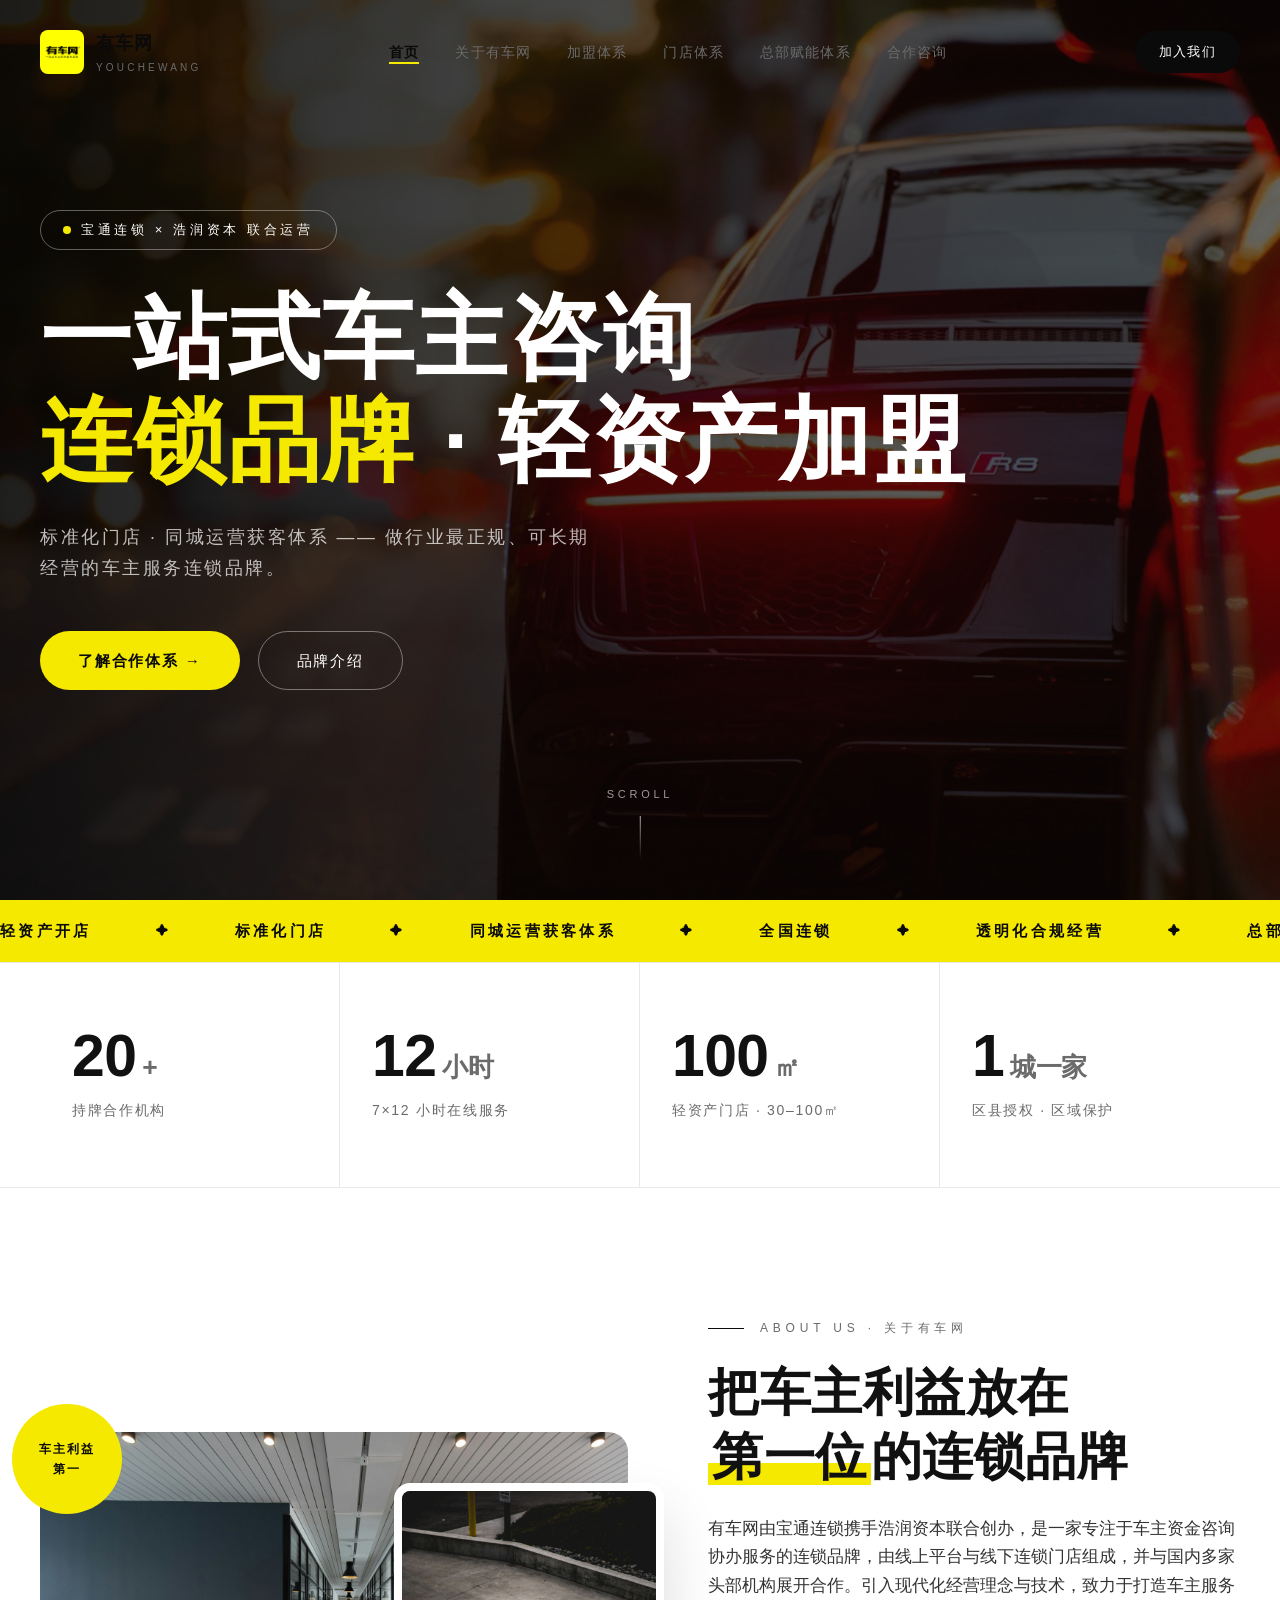
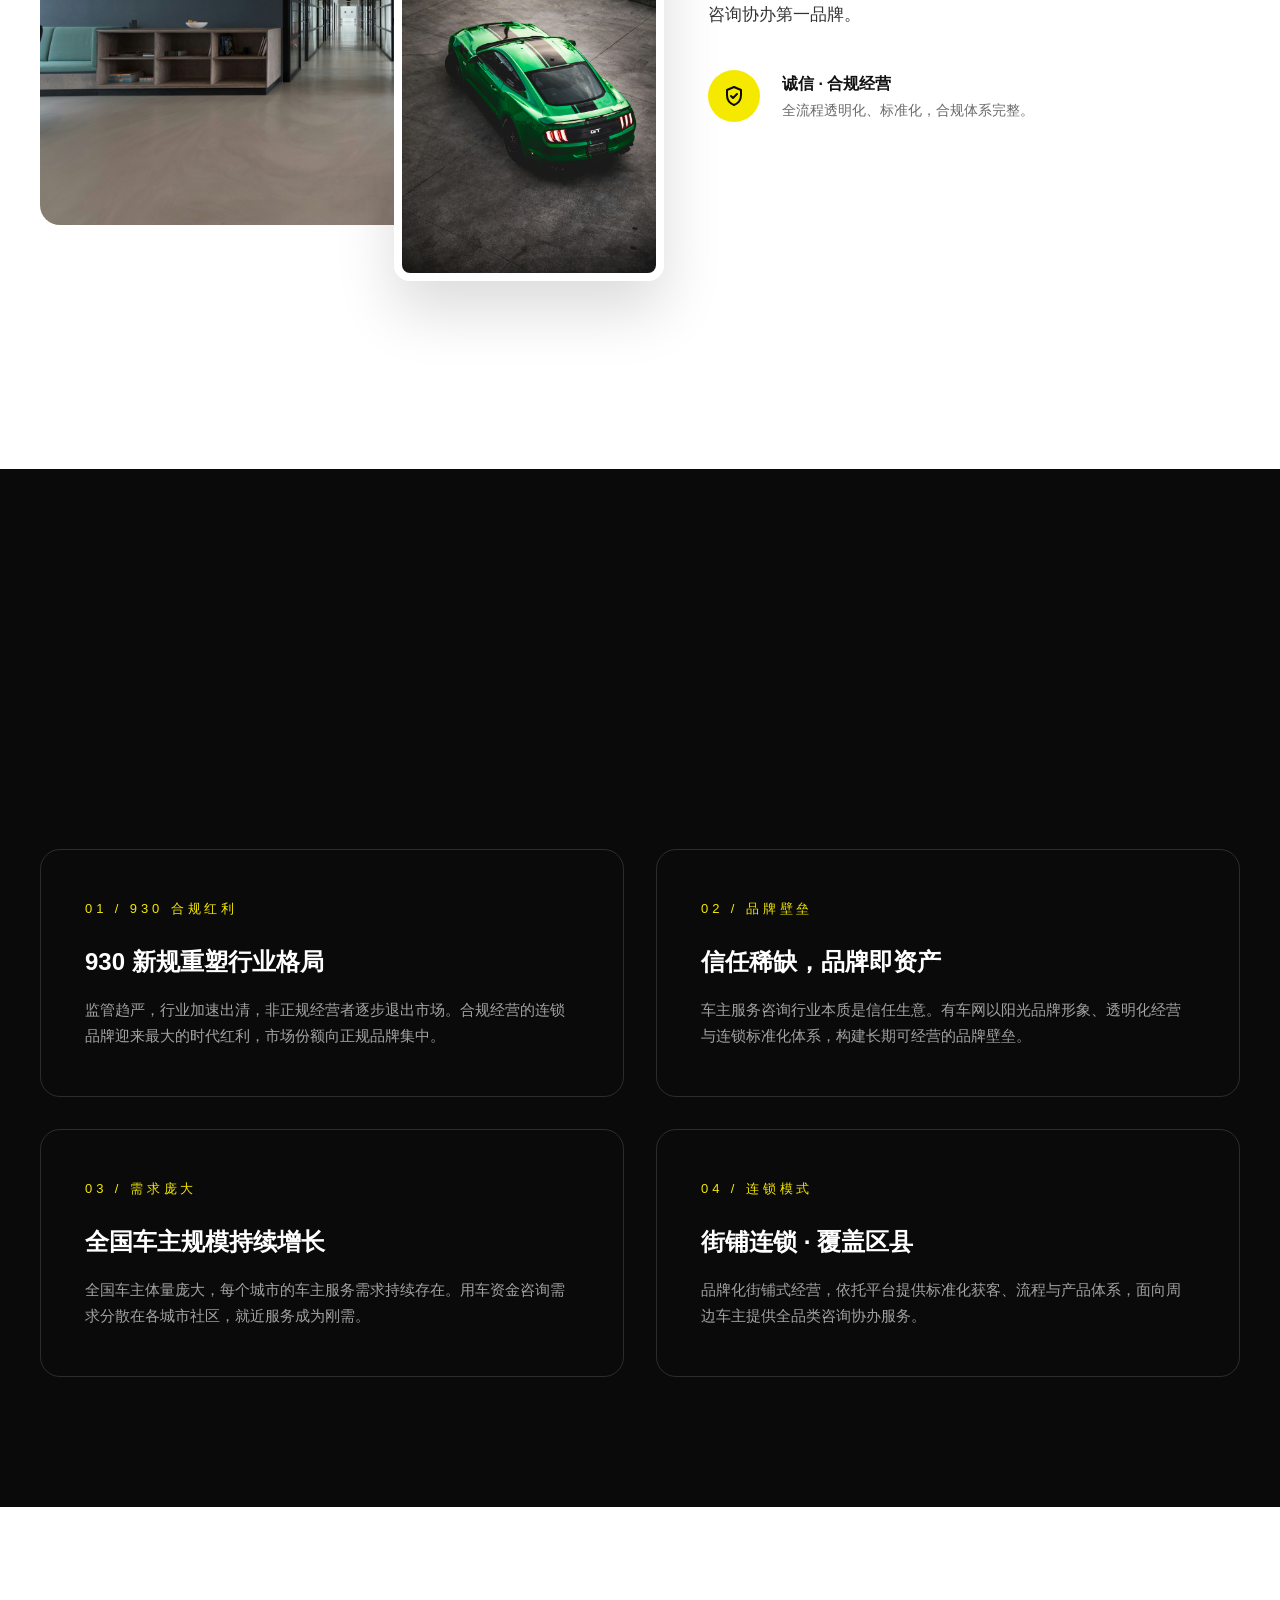
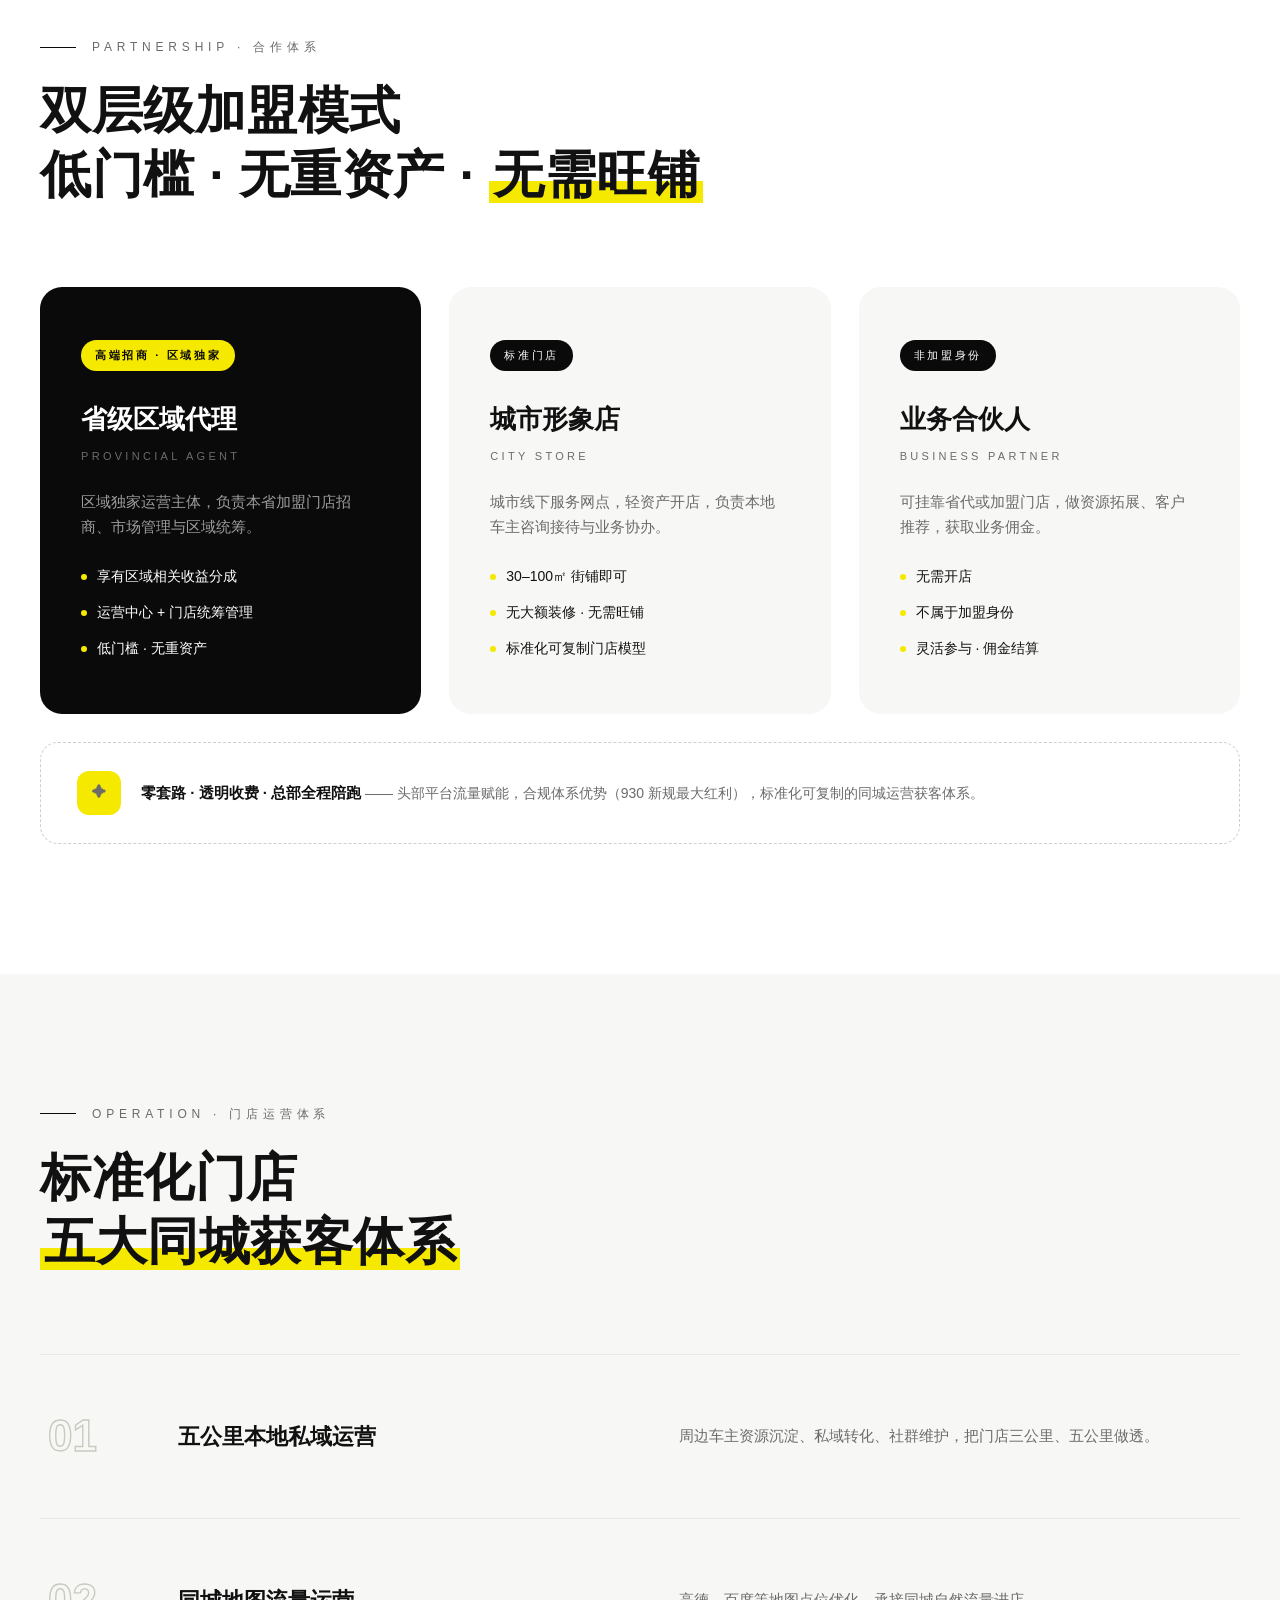
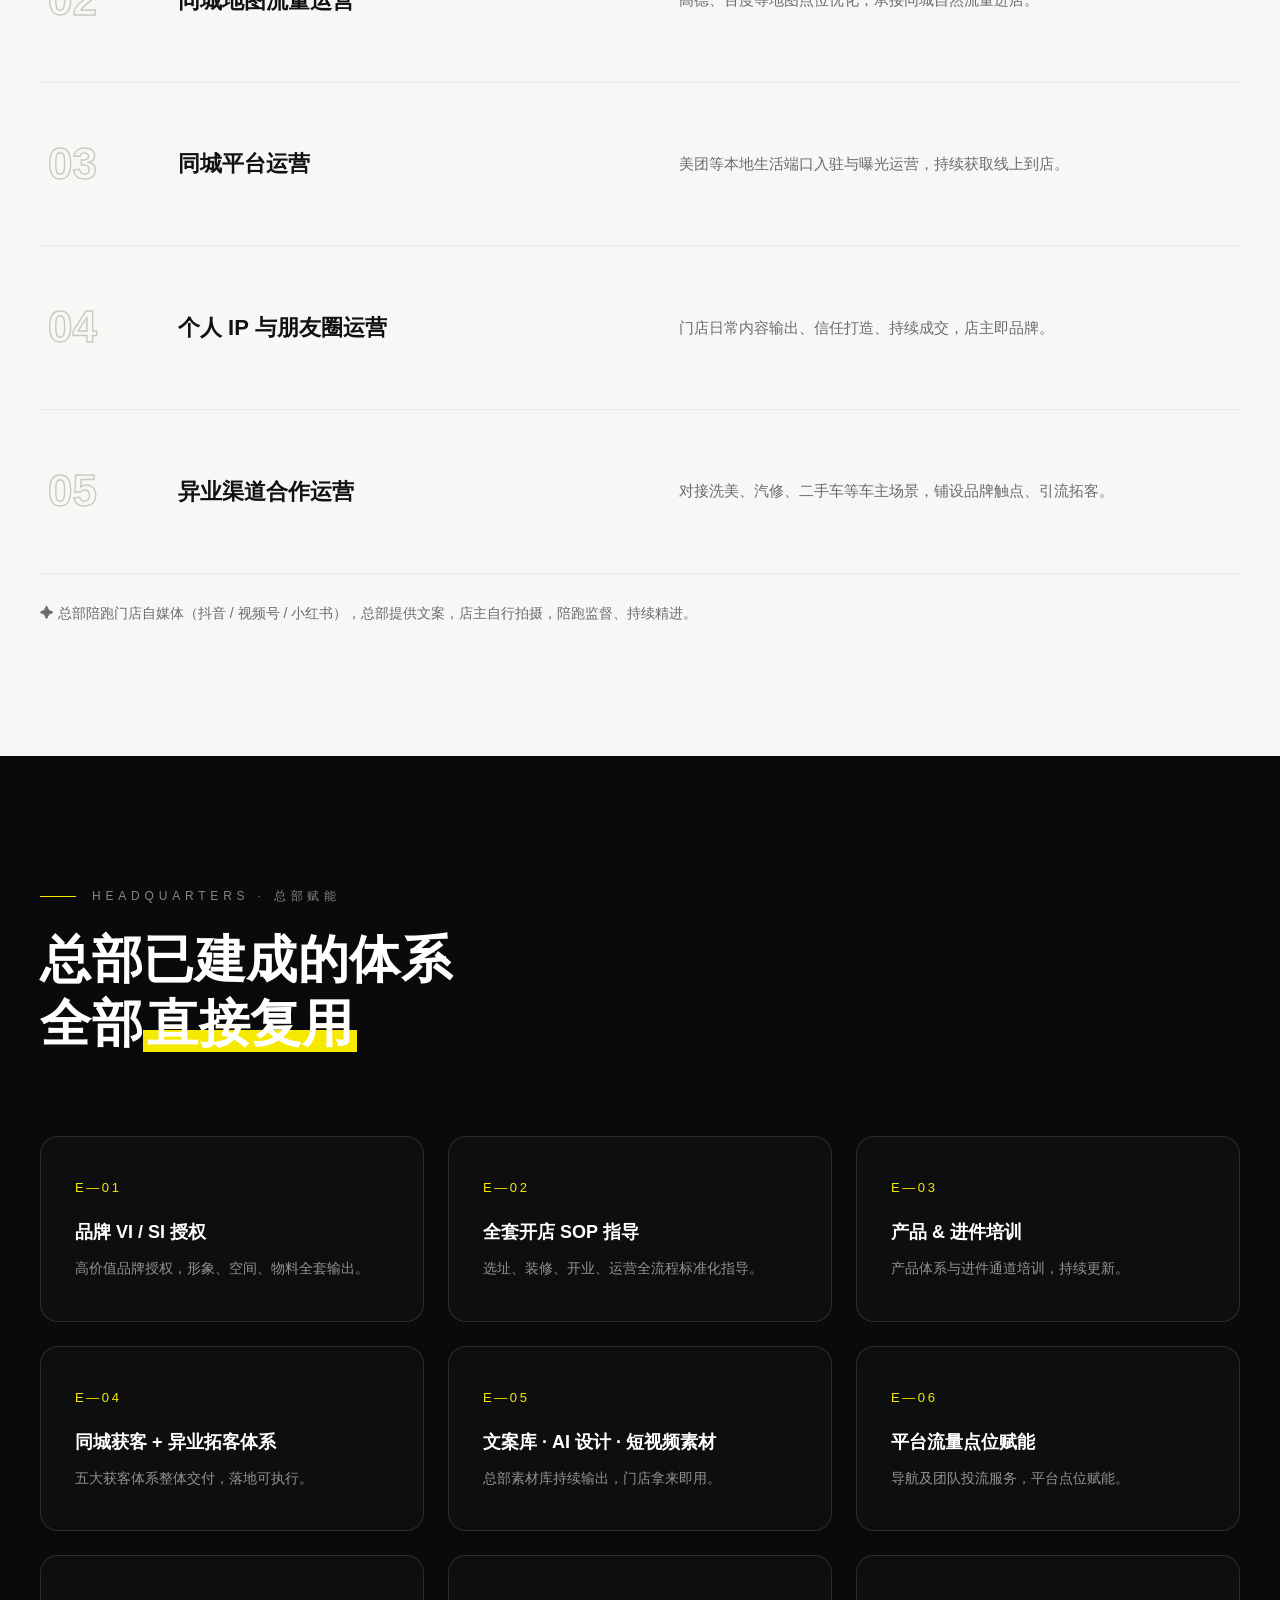
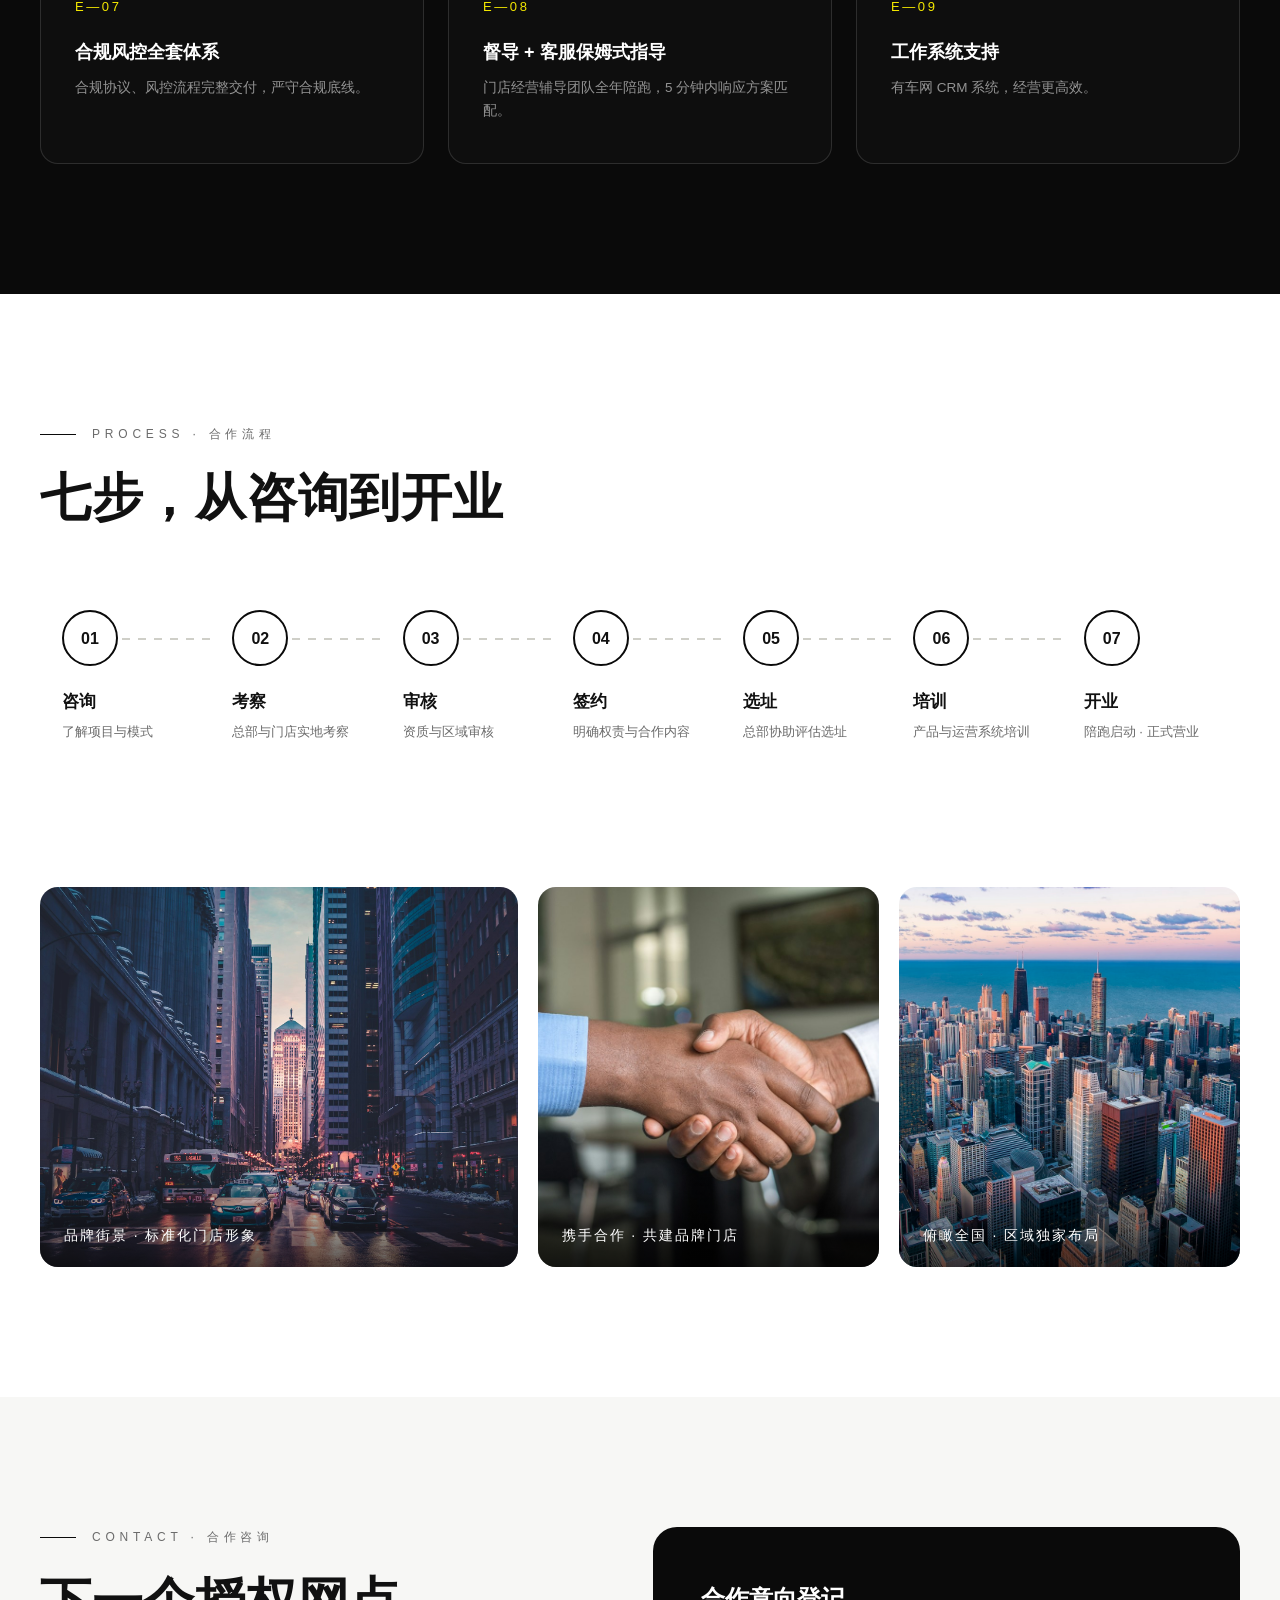
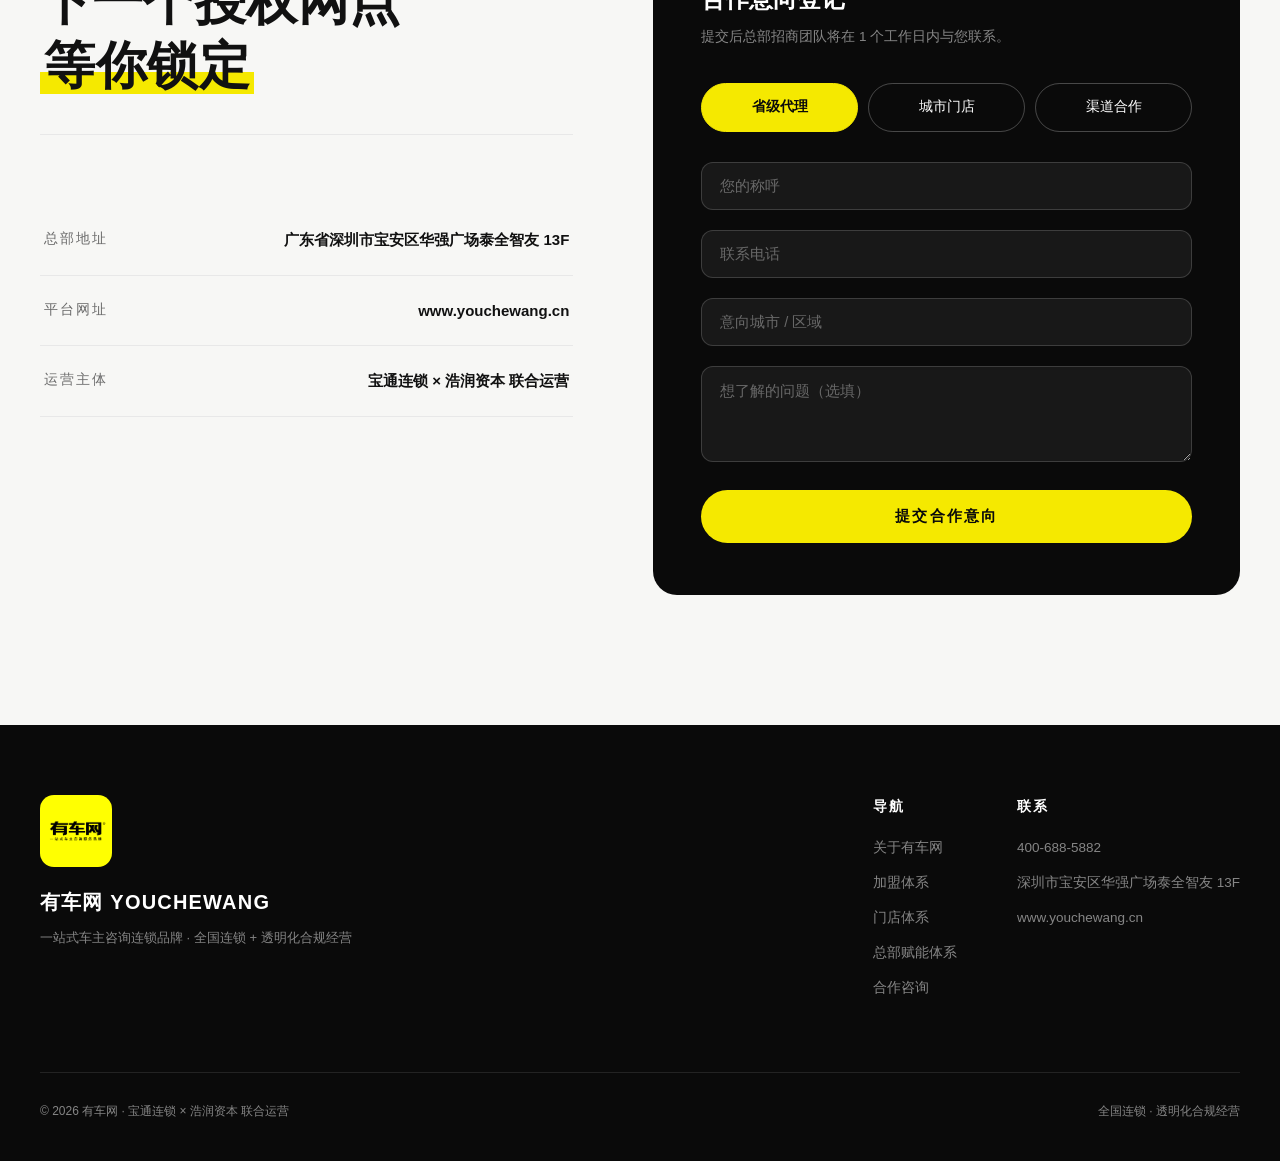
==== commit bf3f93e2: "导航按钮改为「加入我们」跳转合作咨询表单区；修复 H5 表单两栏溢出与 store 运营卡缺样式" ====
--- a/index.html
+++ b/index.html
@@ -478,7 +478,7 @@
       <li><a href="hq.html">总部赋能体系</a></li>
       <li><a href="contact.html">合作咨询</a></li>
     </ul>
-    <a href="contact.html" class="nav-cta">合作咨询</a>
+    <a href="contact.html#form" class="nav-cta">加入我们</a>
     <div class="nav-m-right">
       <button class="nav-burger" id="burger" aria-label="菜单">
         <span></span><span></span><span></span>
@@ -800,7 +800,7 @@
   </div>
 </footer>
 
-<a href="contact.html" class="m-contact">合作</a>
+<a href="contact.html#form" class="m-contact">加入</a>
 <button id="toTop" title="回到顶部">↑</button>
 
 <script>
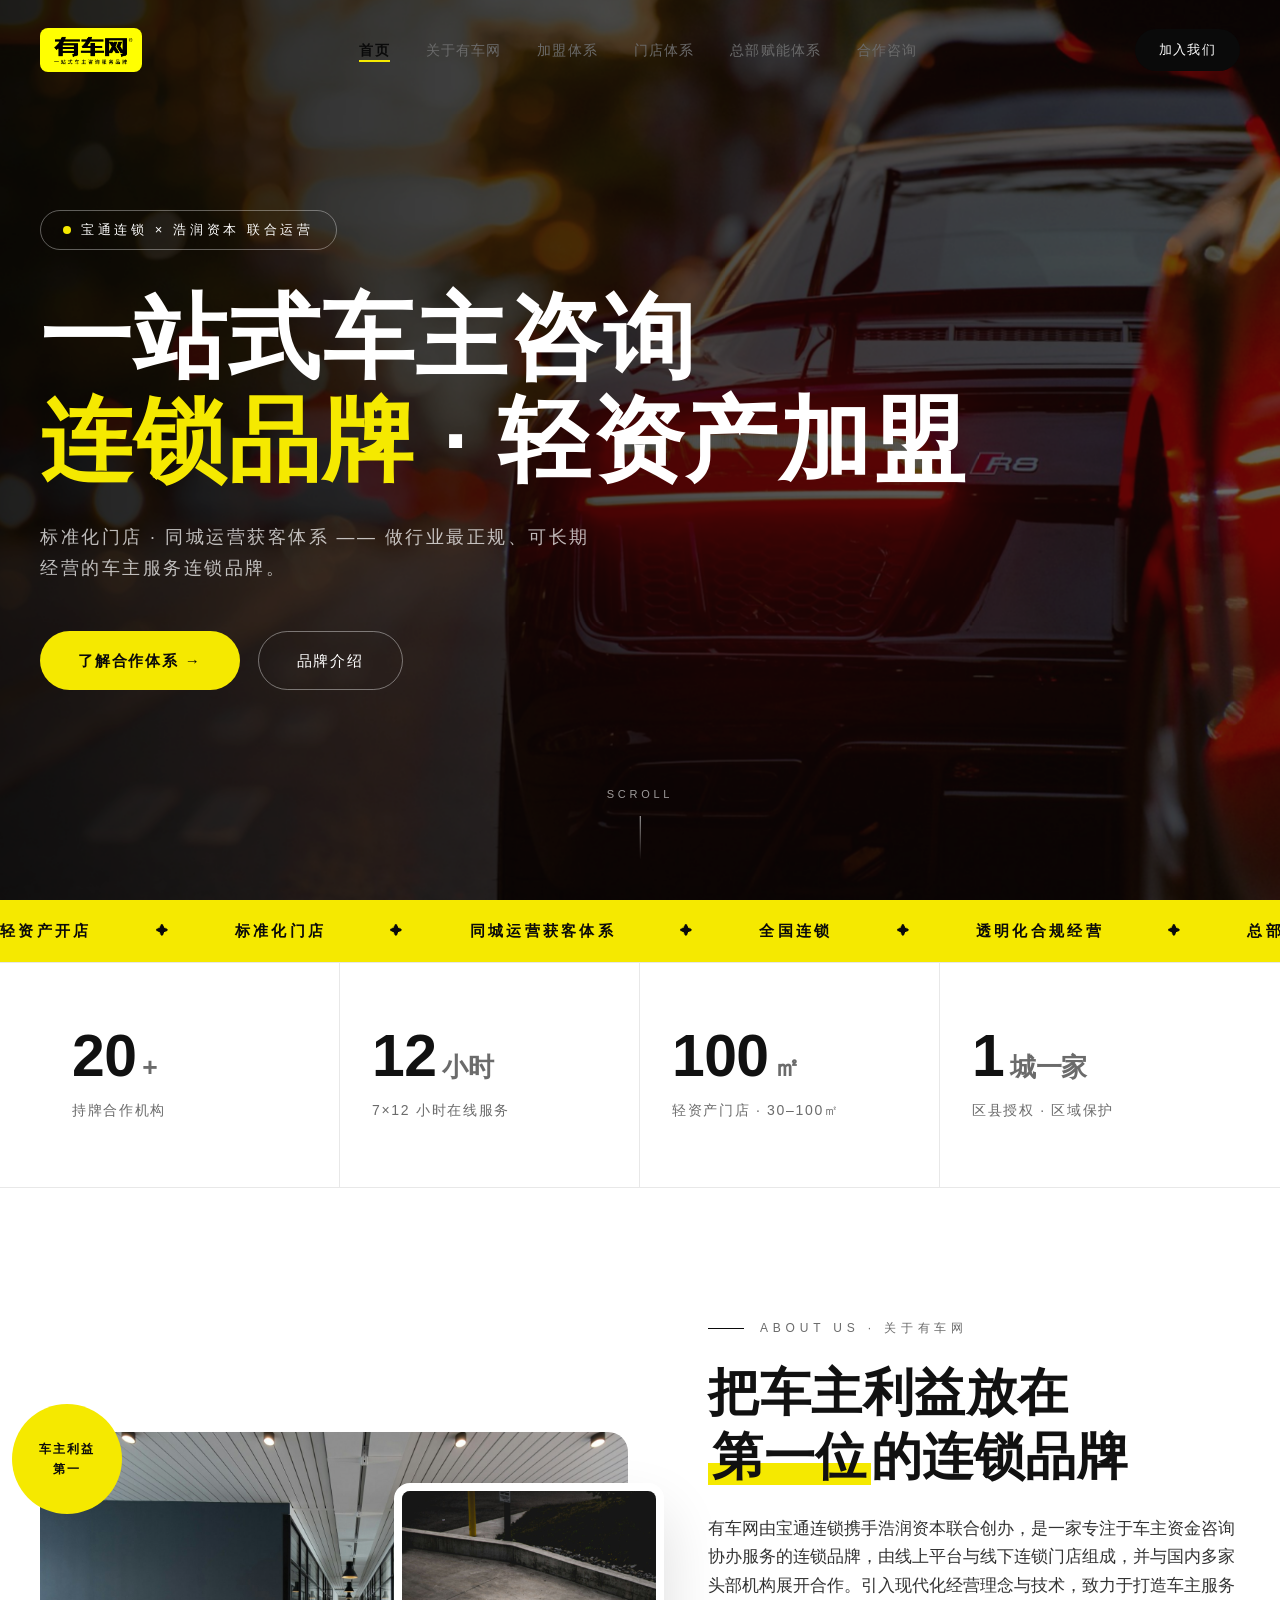
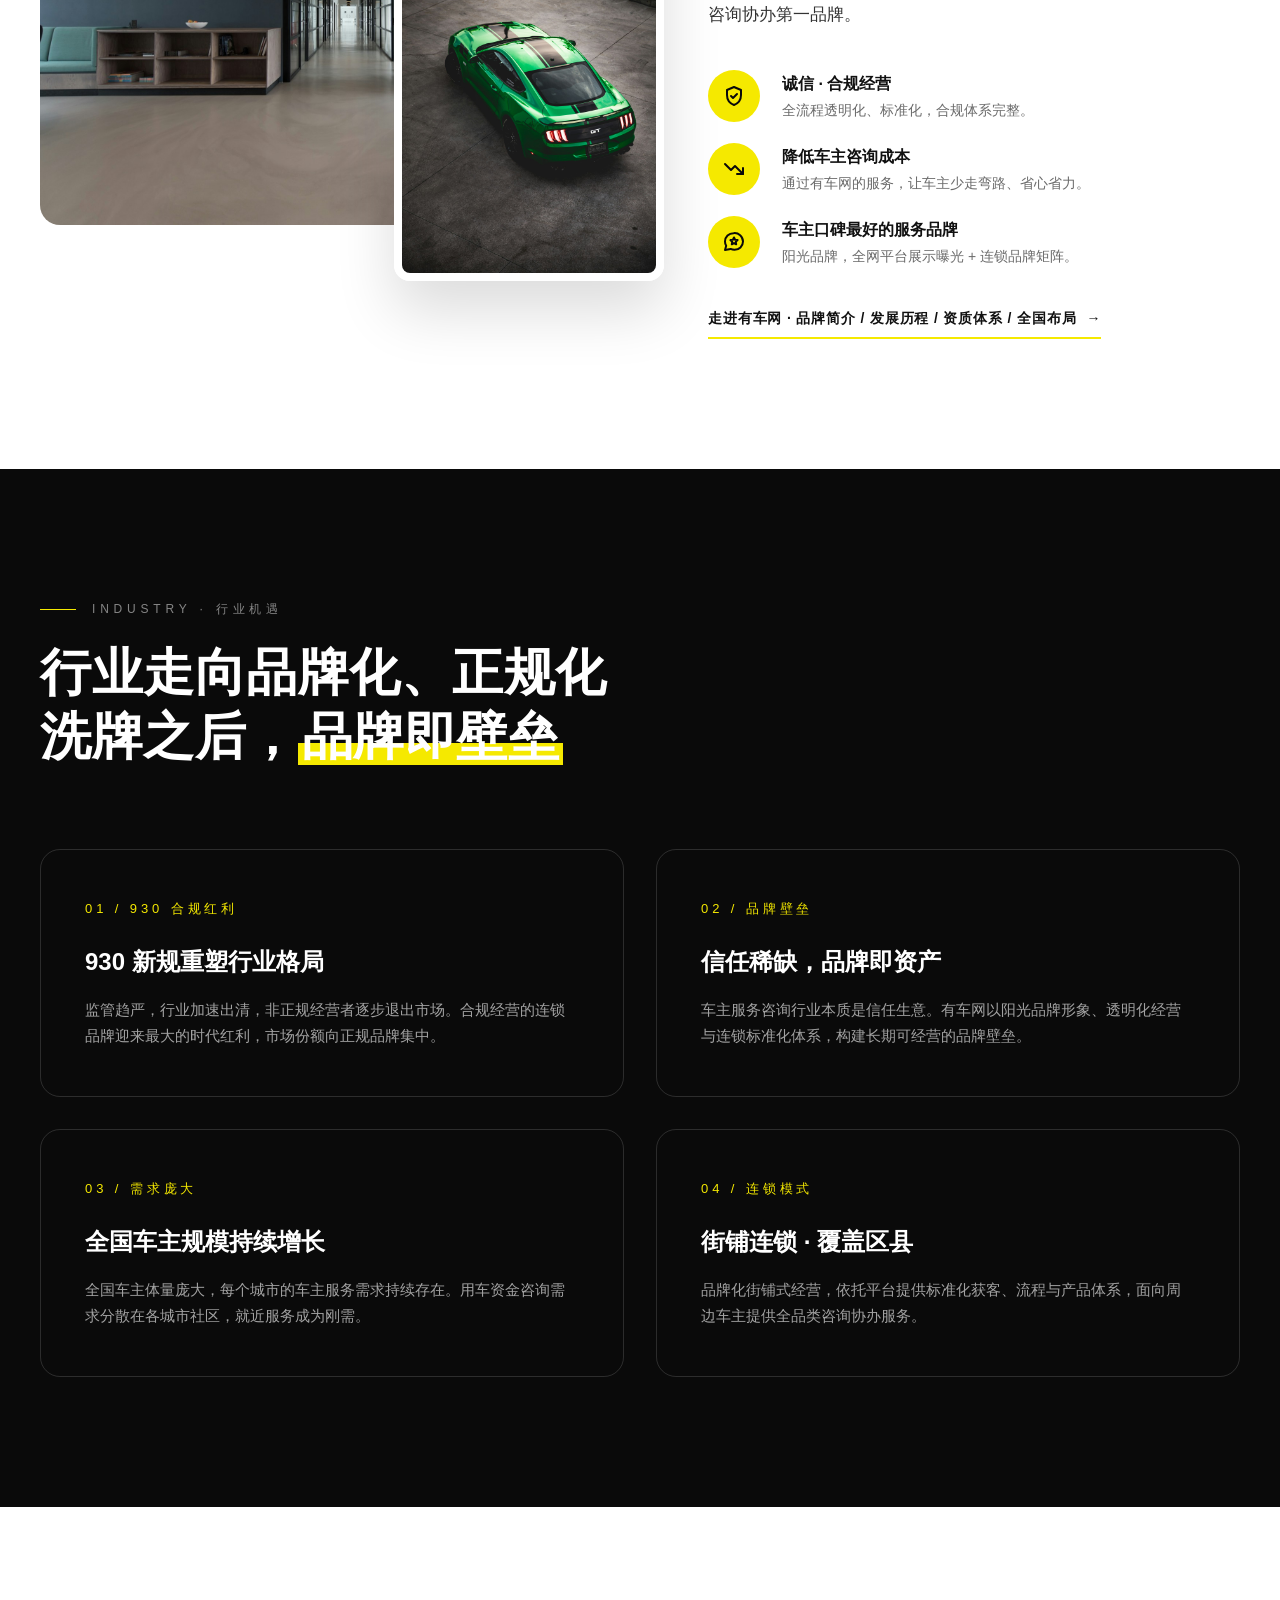
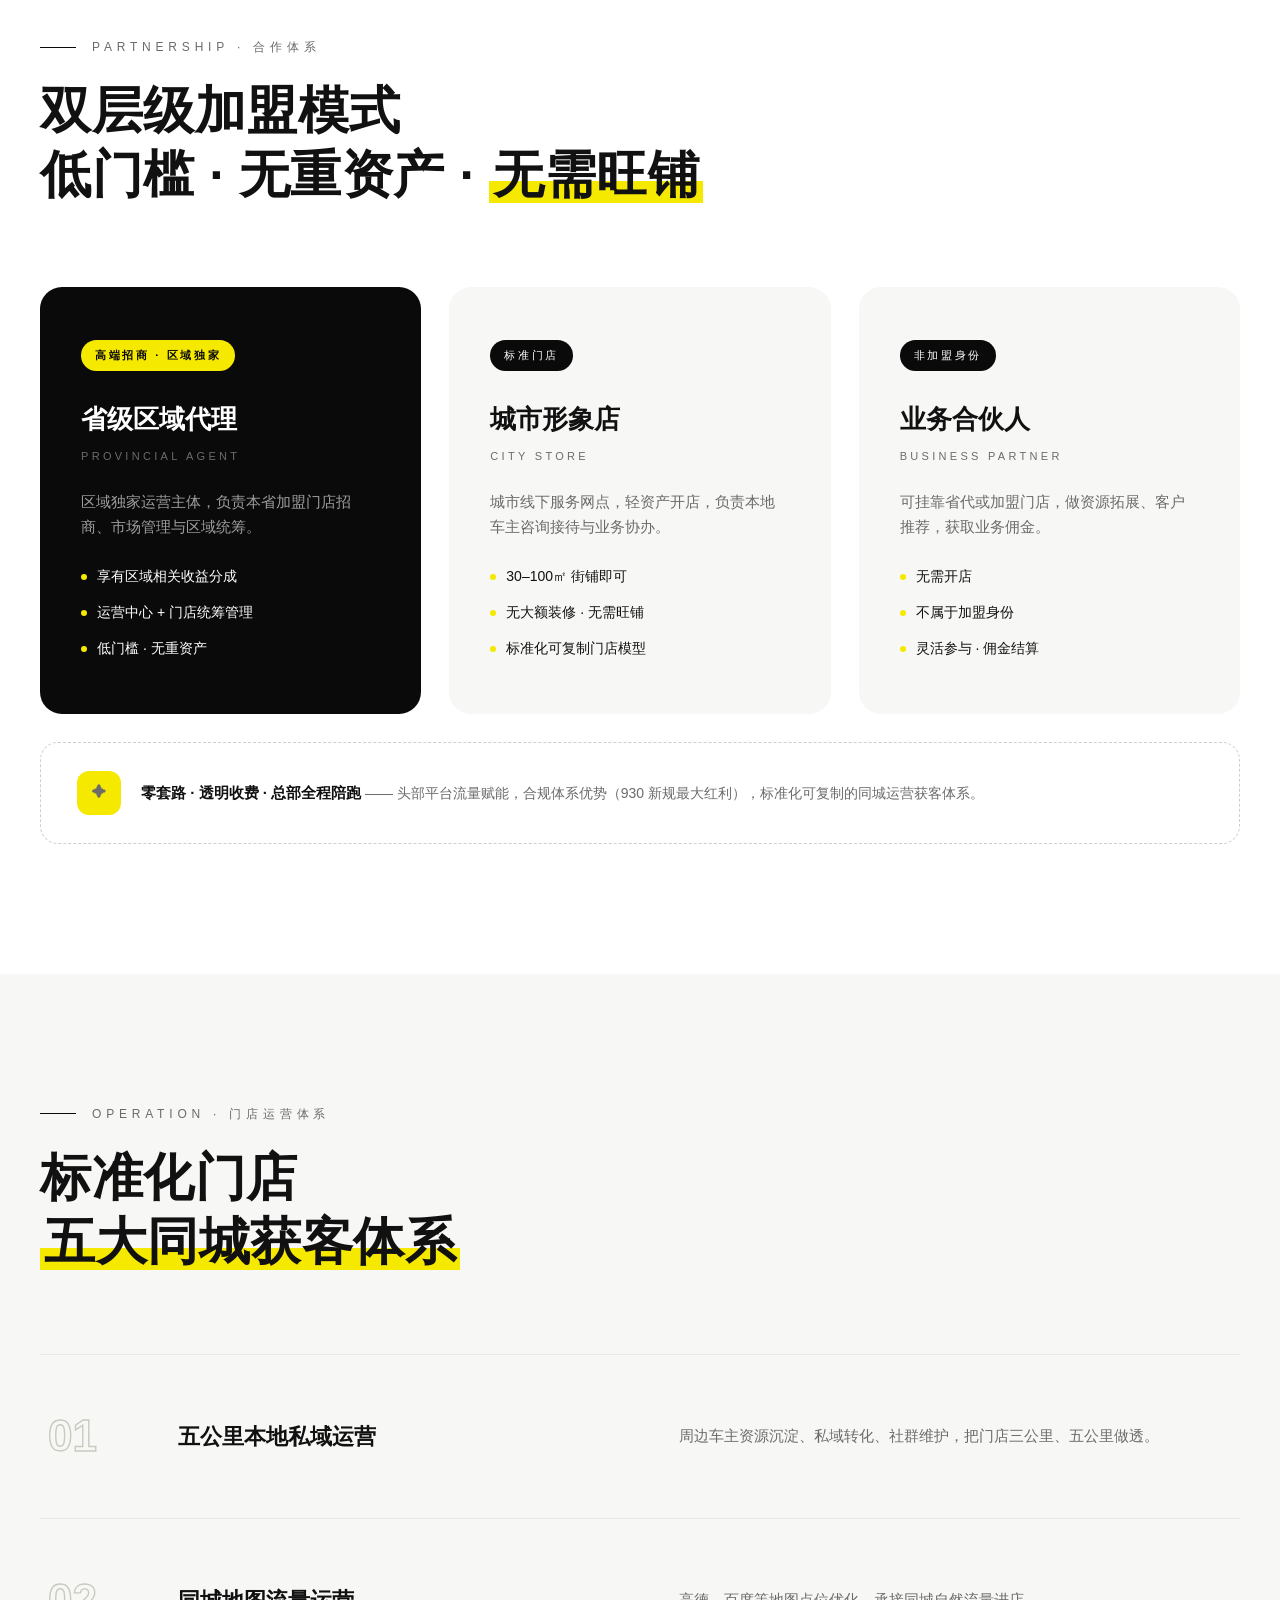
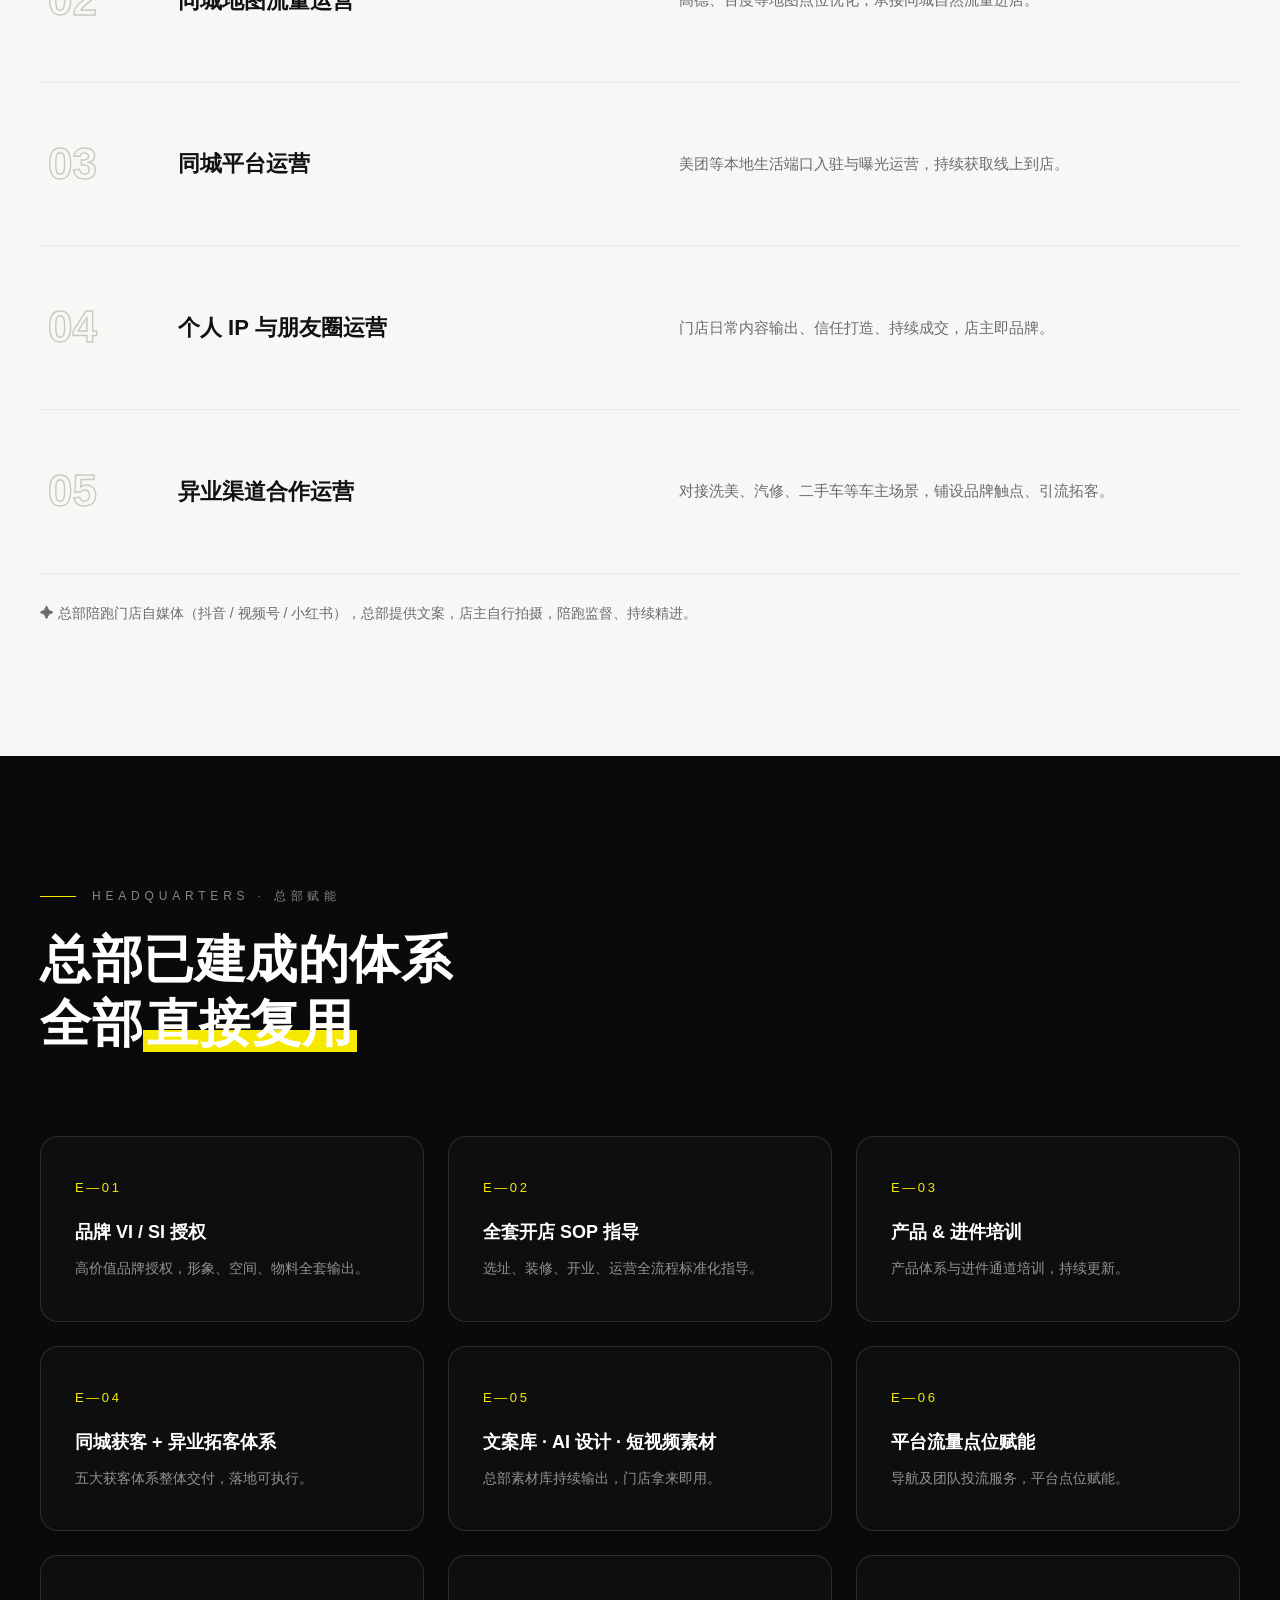
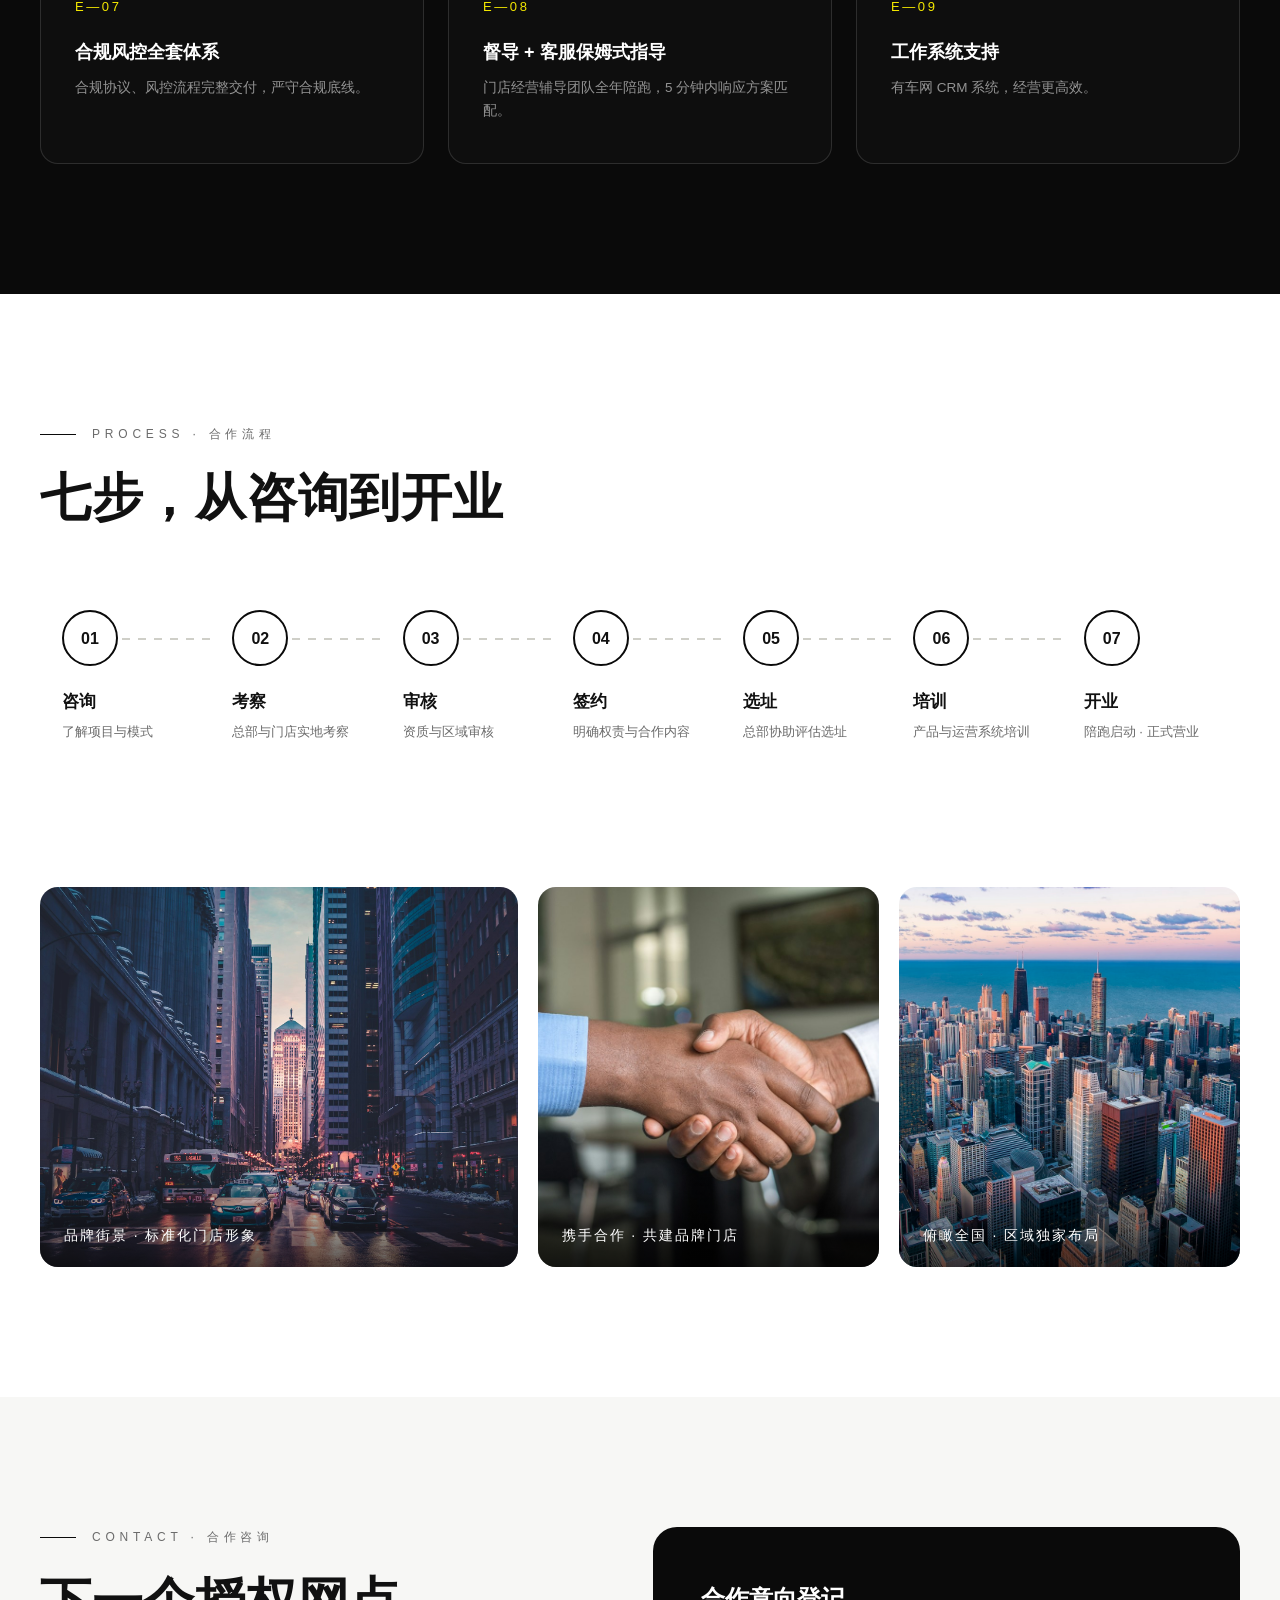
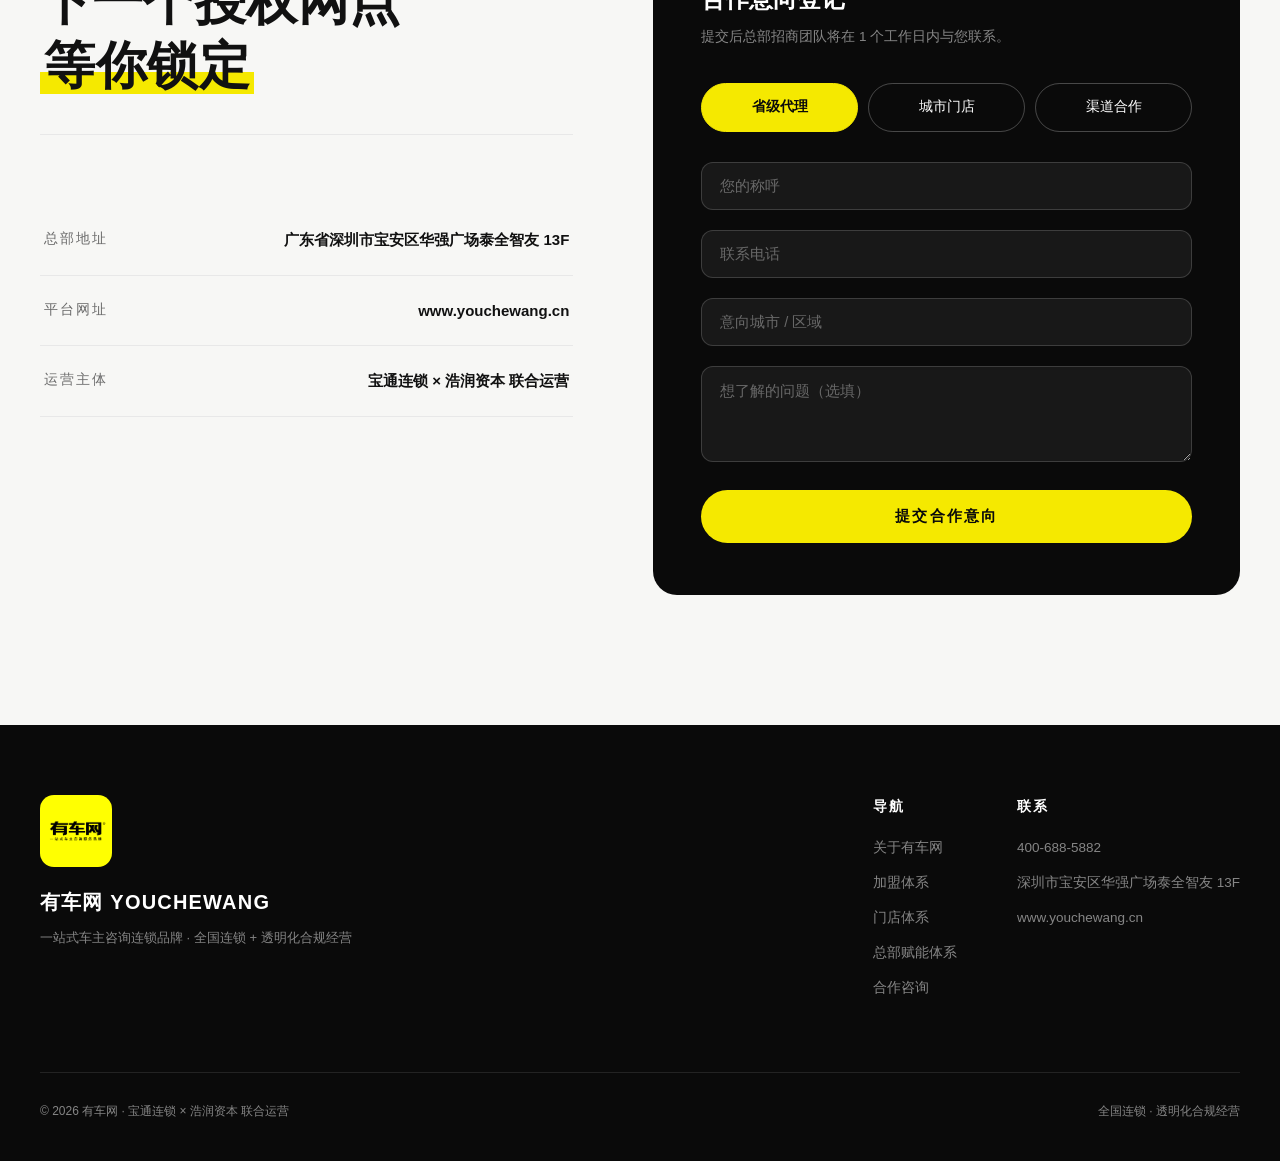
==== commit 0e5ca638: "导航 logo 更换为长条品牌标 logo02，移除文字与拼音" ====
--- a/index.html
+++ b/index.html
@@ -56,10 +56,8 @@
     max-width: var(--max); margin: 0 auto; padding: 0 40px;
     display: flex; align-items: center; justify-content: space-between;
   }
-  .nav-logo { display:flex; align-items:center; gap:12px; }
-  .nav-logo img { width: 44px; height: 44px; object-fit: cover; border-radius: 8px; }
-  .nav-logo .name { font-weight: 800; font-size: 18px; letter-spacing: .05em; color: var(--black); }
-  .nav-logo .name small { display:block; font-weight: 400; font-size: 10px; letter-spacing: .32em; color: var(--grey); }
+  .nav-logo { display:flex; align-items:center; }
+  .nav-logo img { height: 44px; width: auto; border-radius: 8px; }
   .nav-links { display:flex; gap: 36px; list-style:none; }
   .nav-links a {
     font-size: 14px; color: var(--grey); letter-spacing:.08em;
@@ -467,8 +465,7 @@
 <nav id="nav">
   <div class="nav-inner">
     <a href="#top" class="nav-logo">
-      <img src="assets/logo.jpeg" alt="有车网">
-      <div class="name">有车网<small>YOUCHEWANG</small></div>
+      <img src="assets/logo02.jpg" alt="有车网">
     </a>
     <ul class="nav-links">
       <li><a href="#top" class="active">首页</a></li>
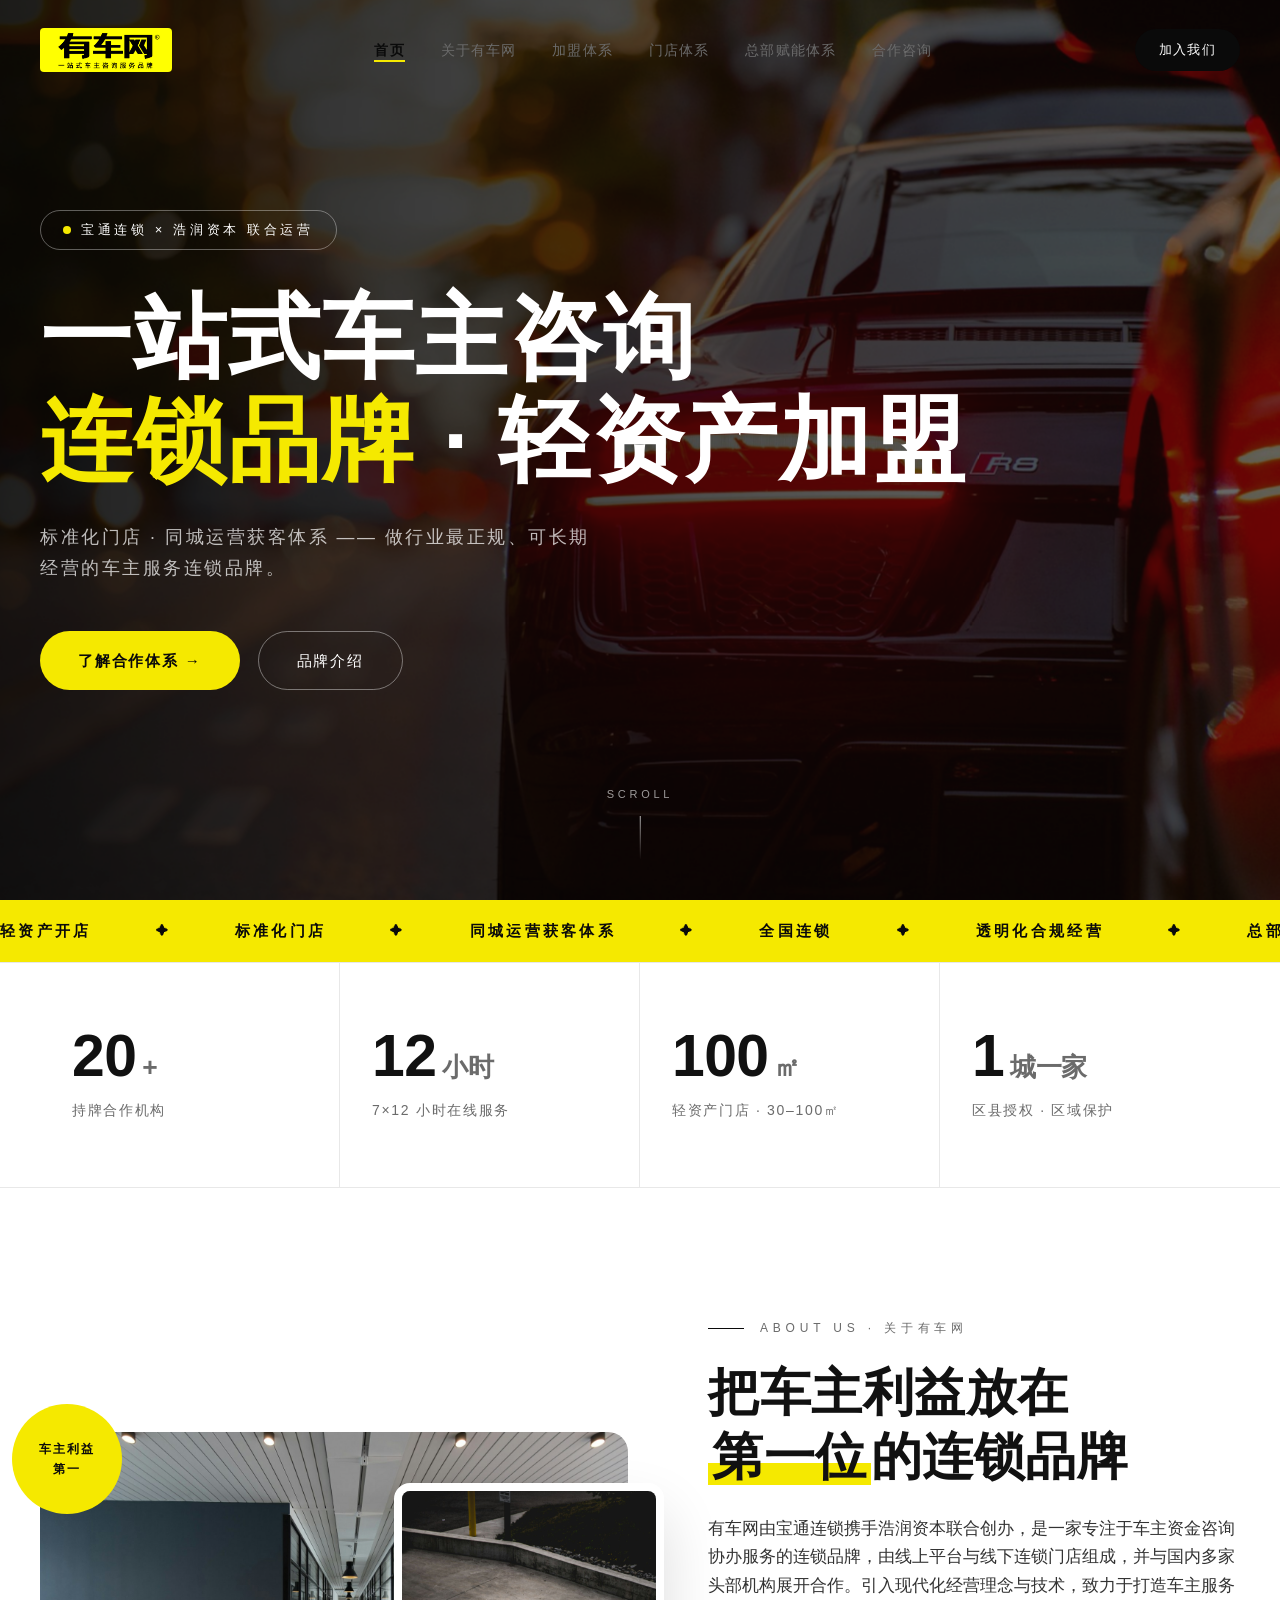
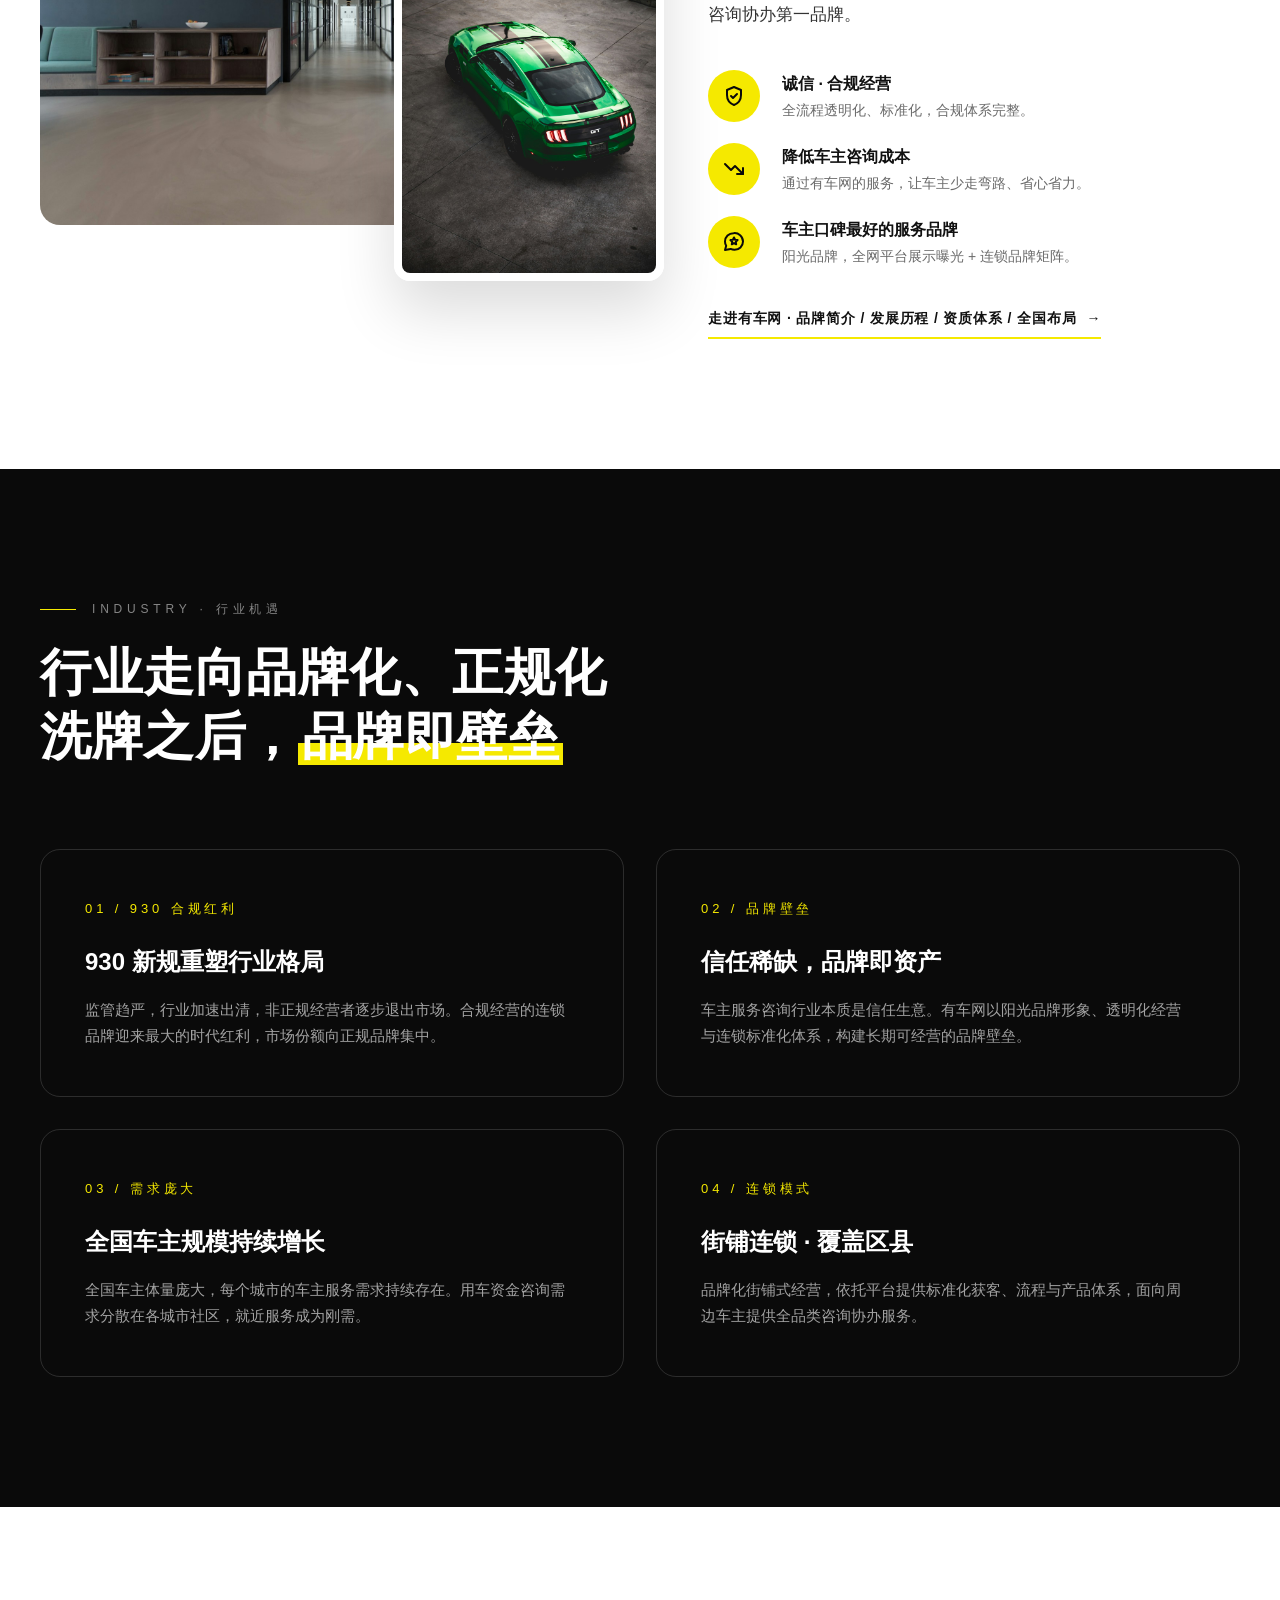
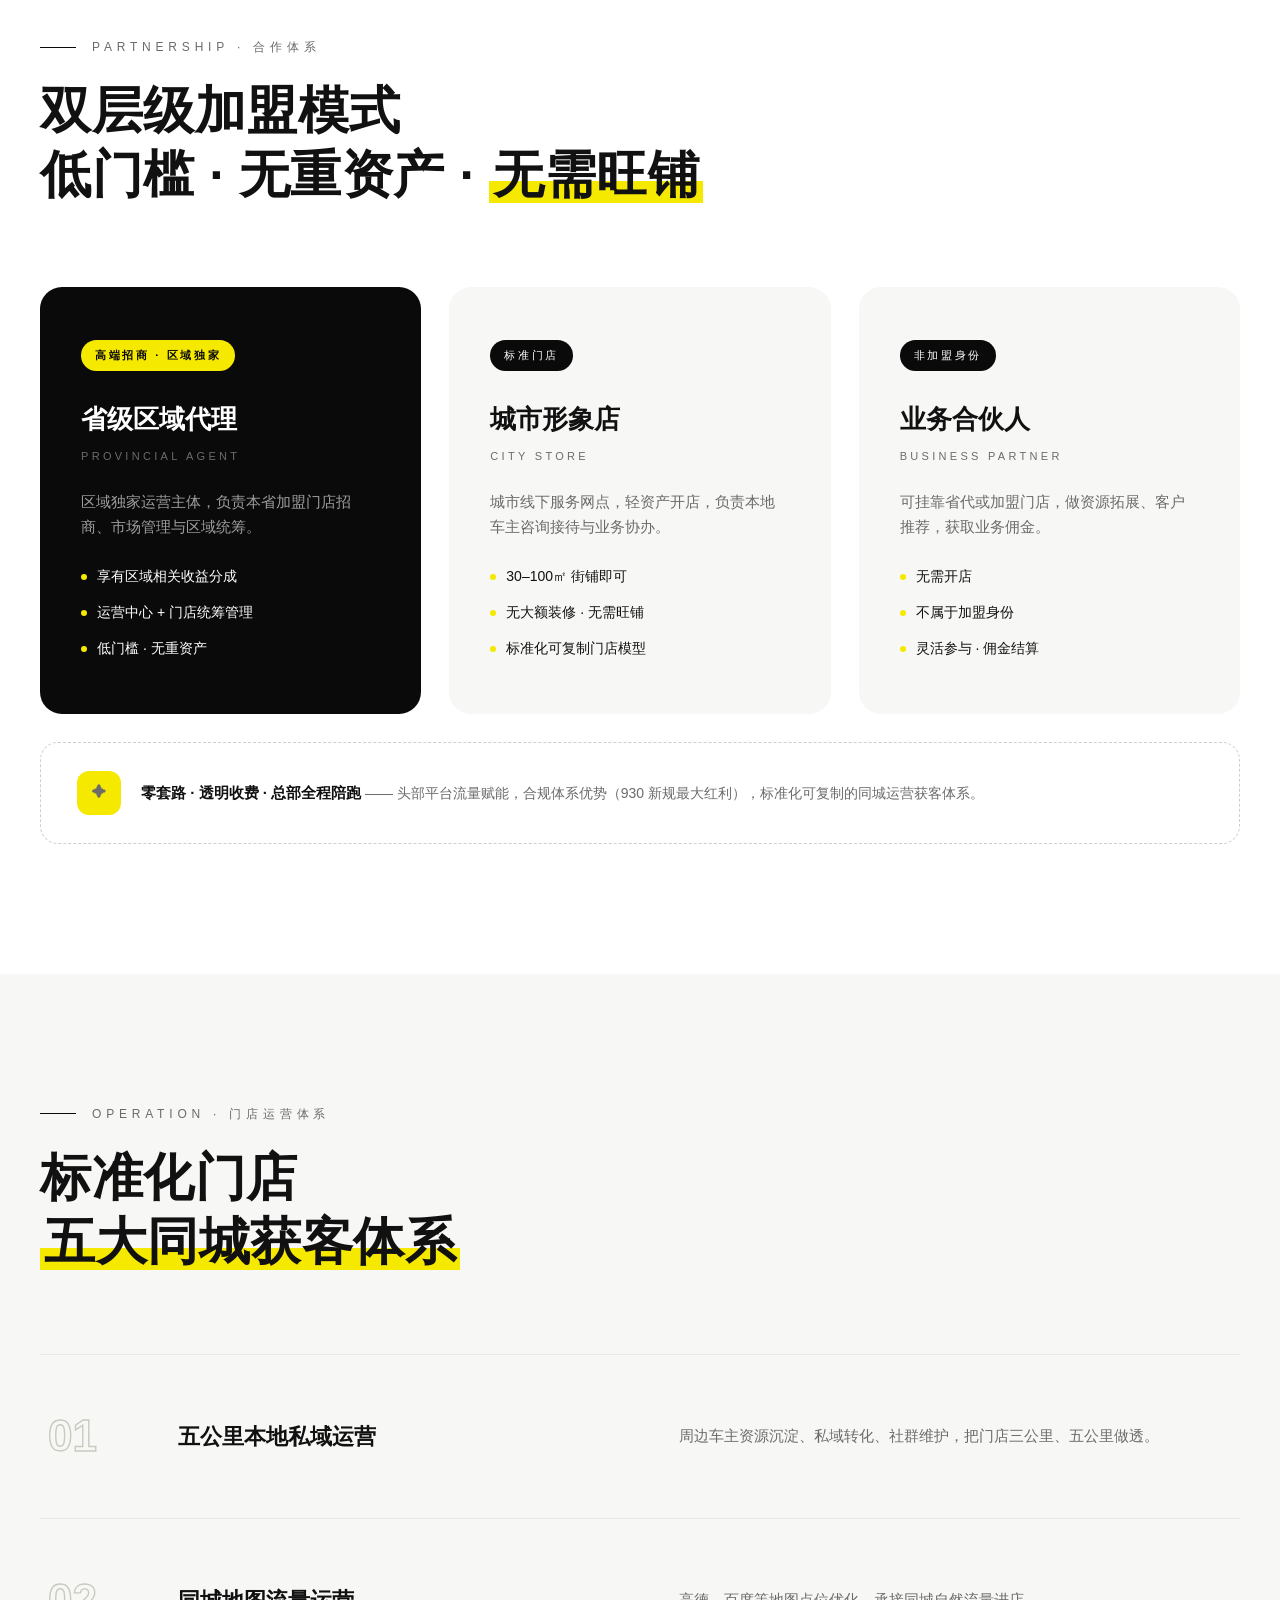
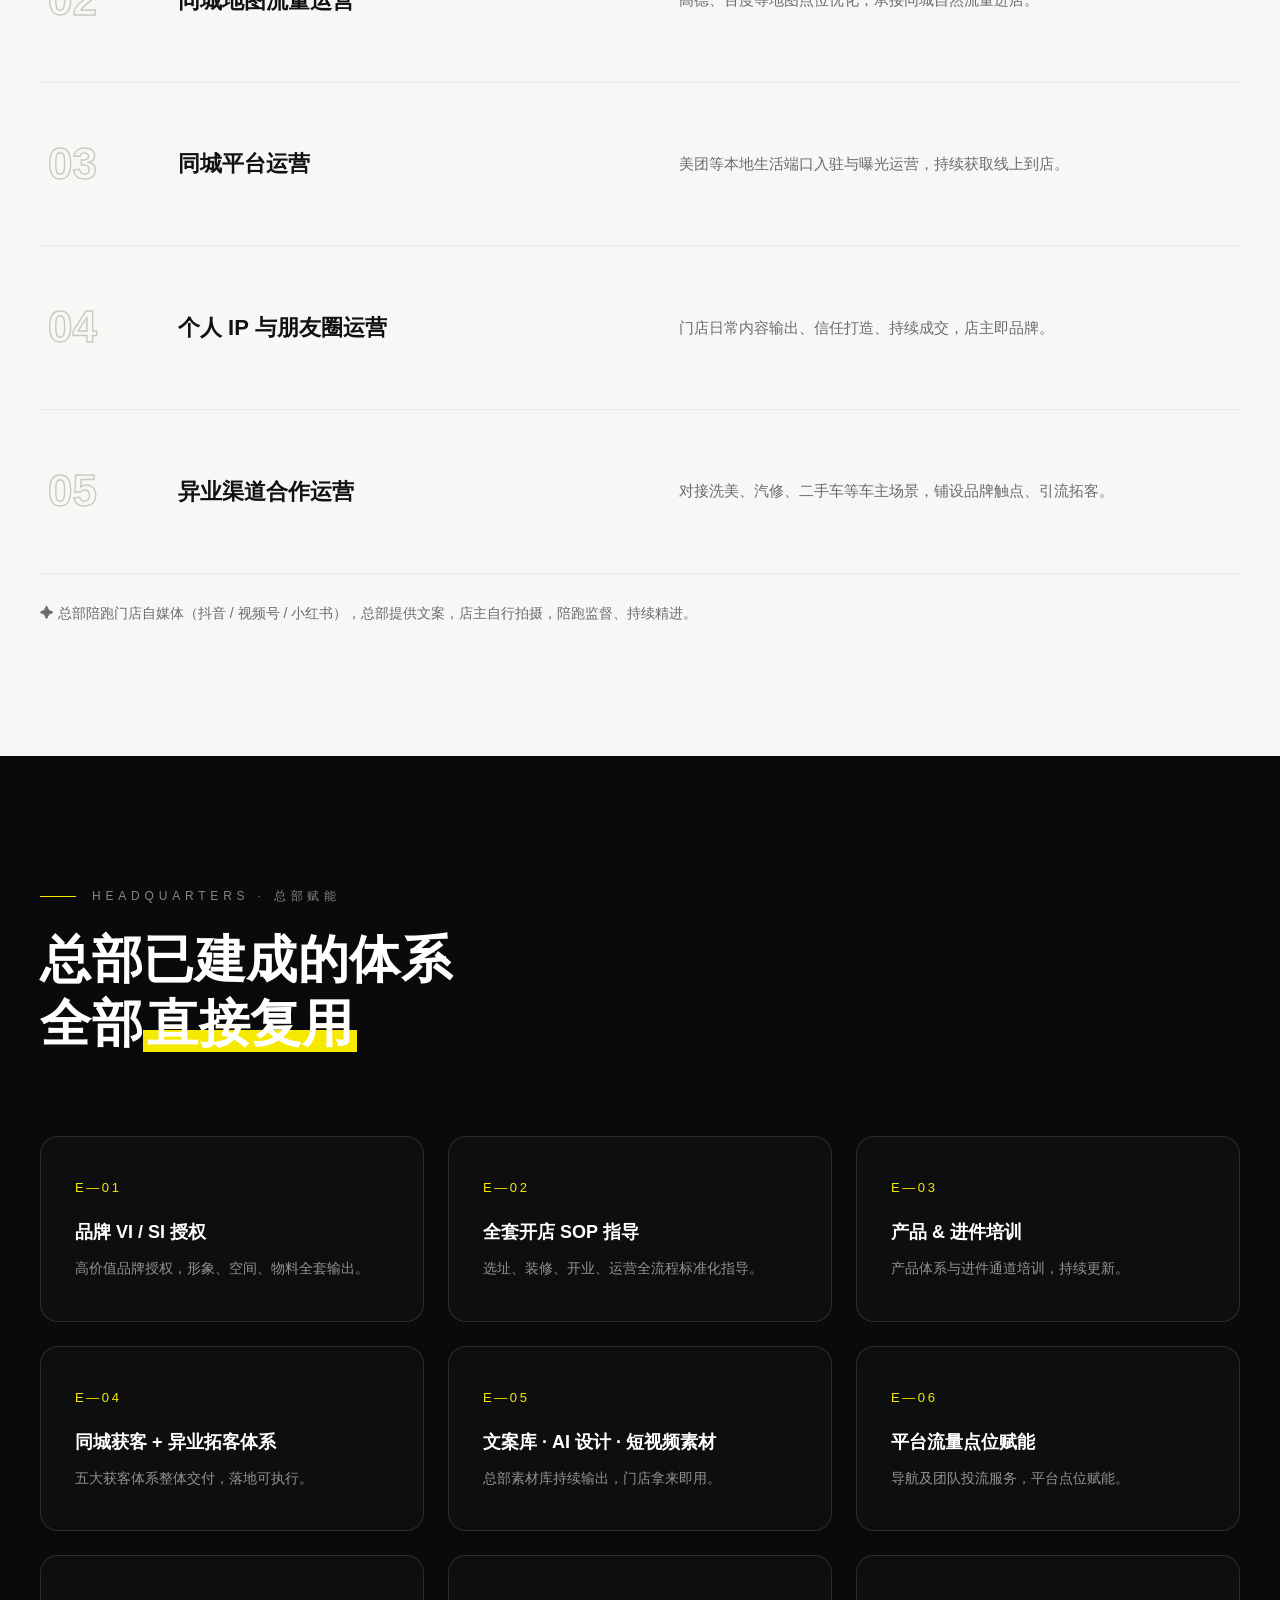
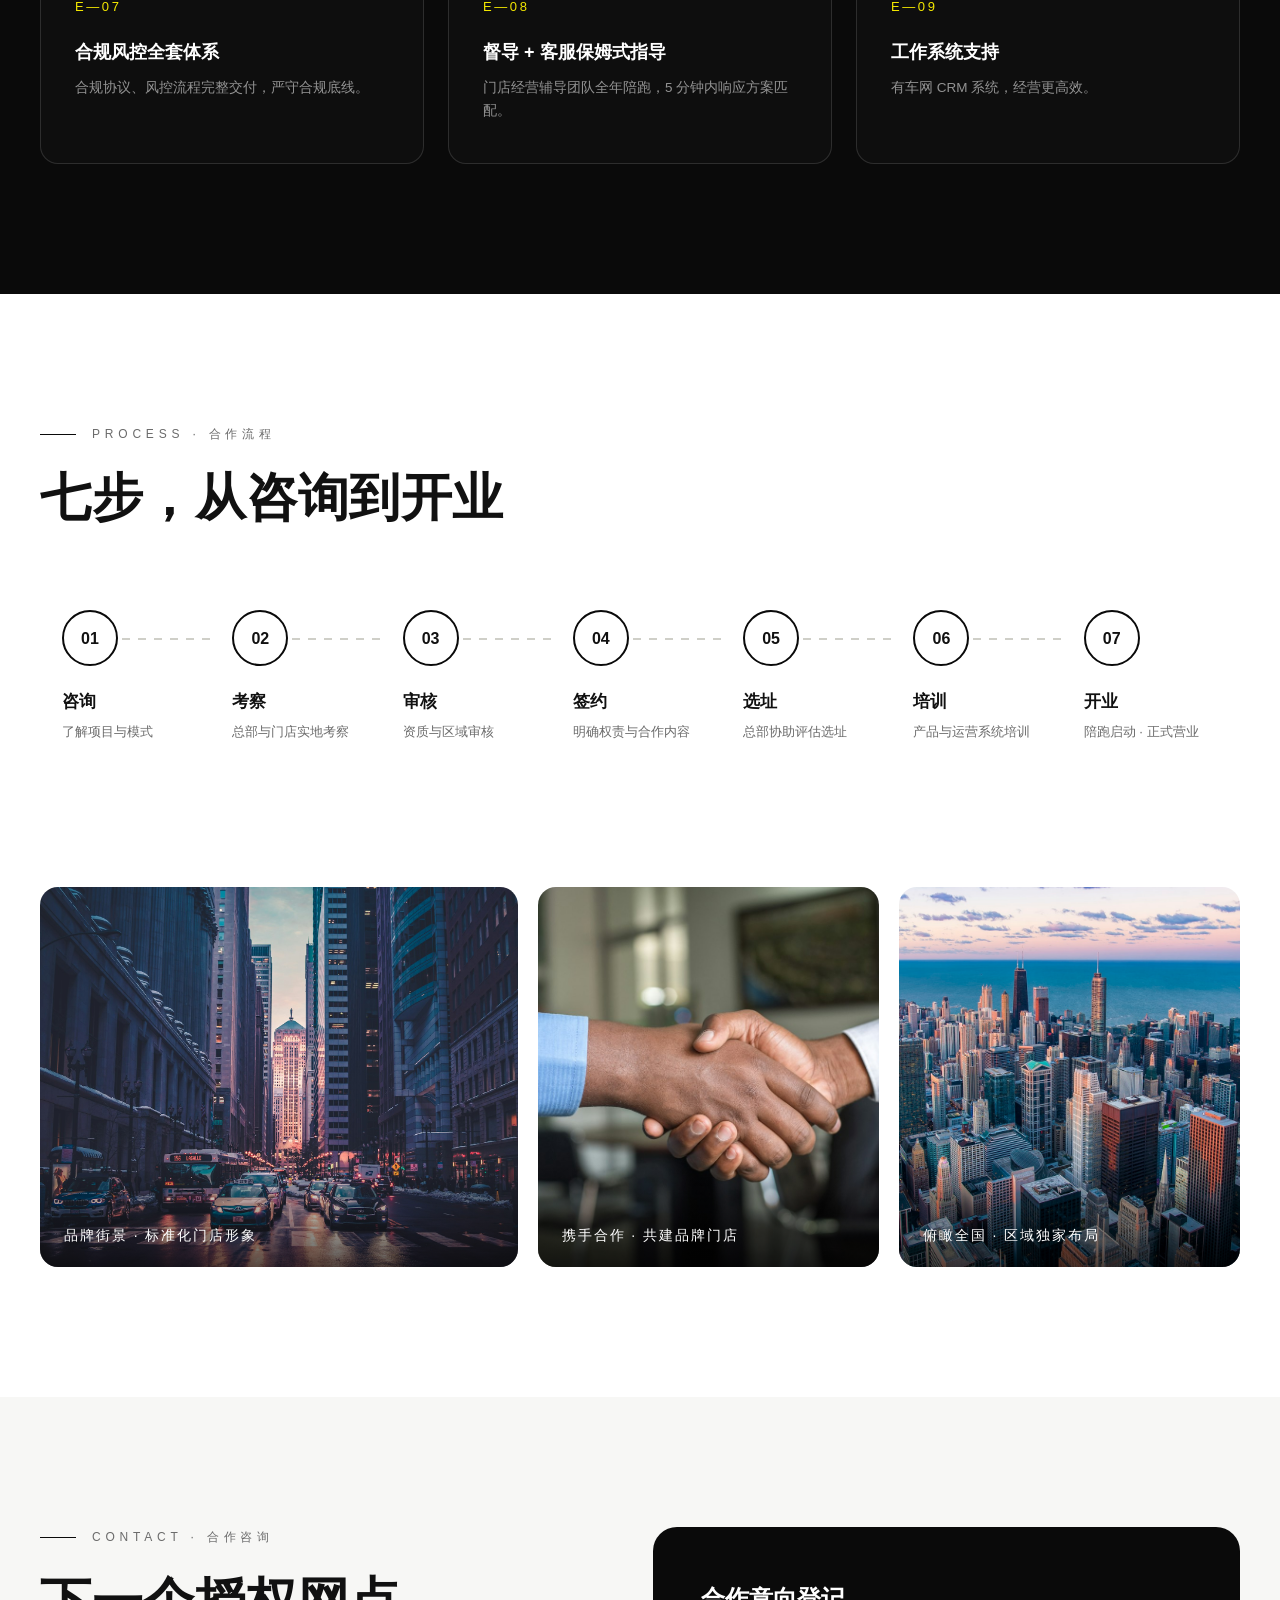
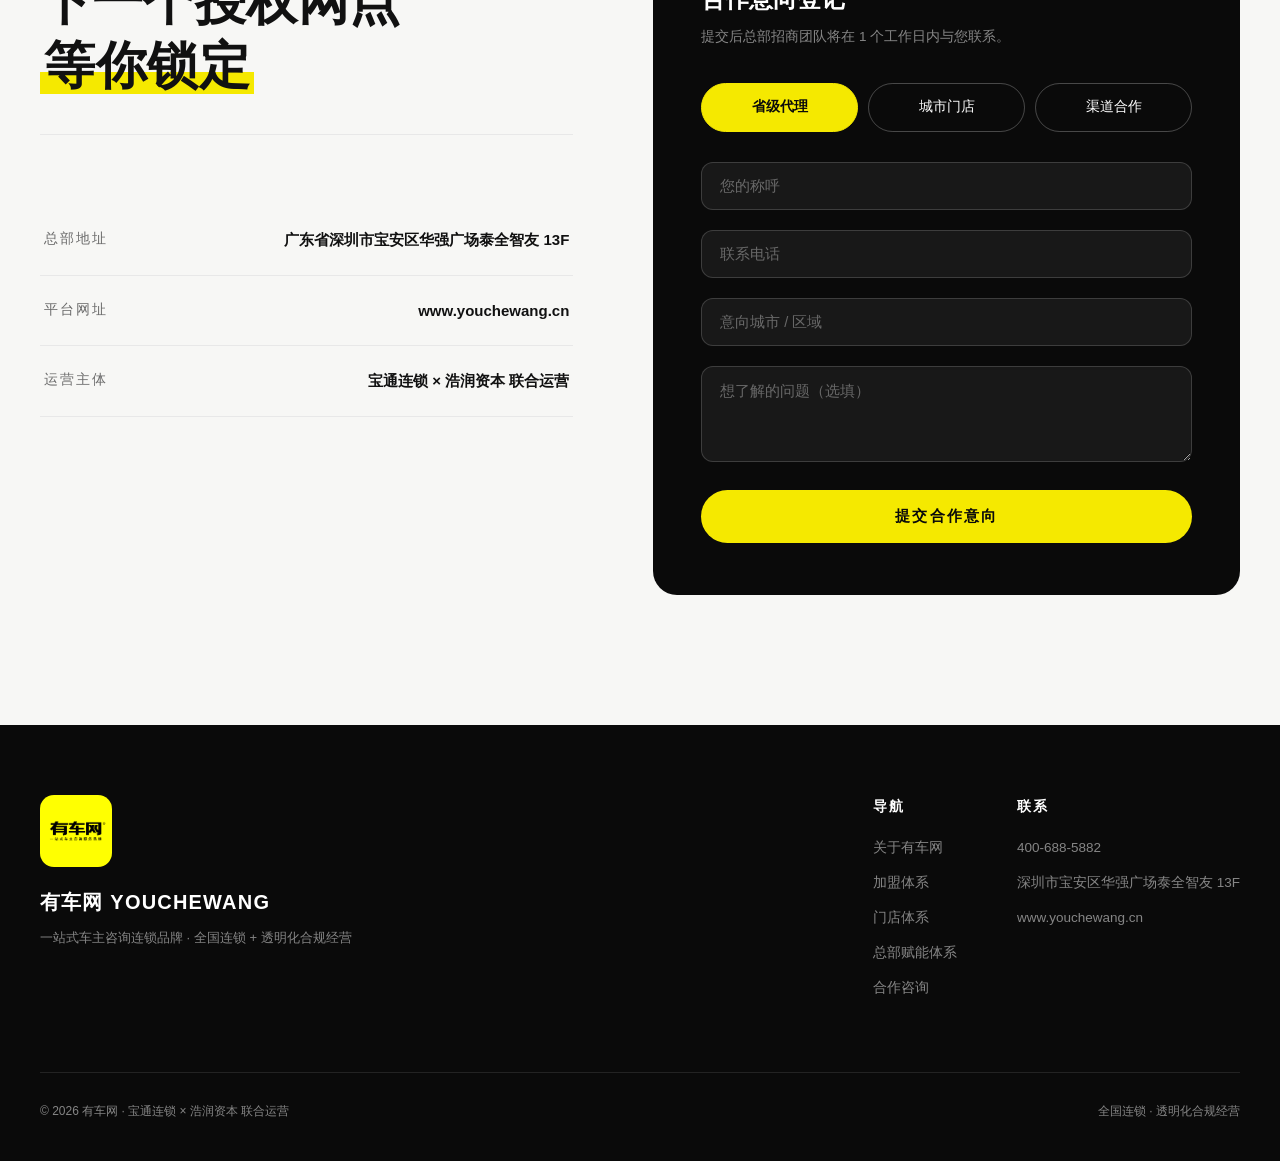
==== commit e9094dbe: "导航 logo 圆角由 8px 调小为 4px" ====
--- a/index.html
+++ b/index.html
@@ -57,7 +57,7 @@
     display: flex; align-items: center; justify-content: space-between;
   }
   .nav-logo { display:flex; align-items:center; }
-  .nav-logo img { height: 44px; width: auto; border-radius: 8px; }
+  .nav-logo img { height: 44px; width: auto; border-radius: 4px; }
   .nav-links { display:flex; gap: 36px; list-style:none; }
   .nav-links a {
     font-size: 14px; color: var(--grey); letter-spacing:.08em;
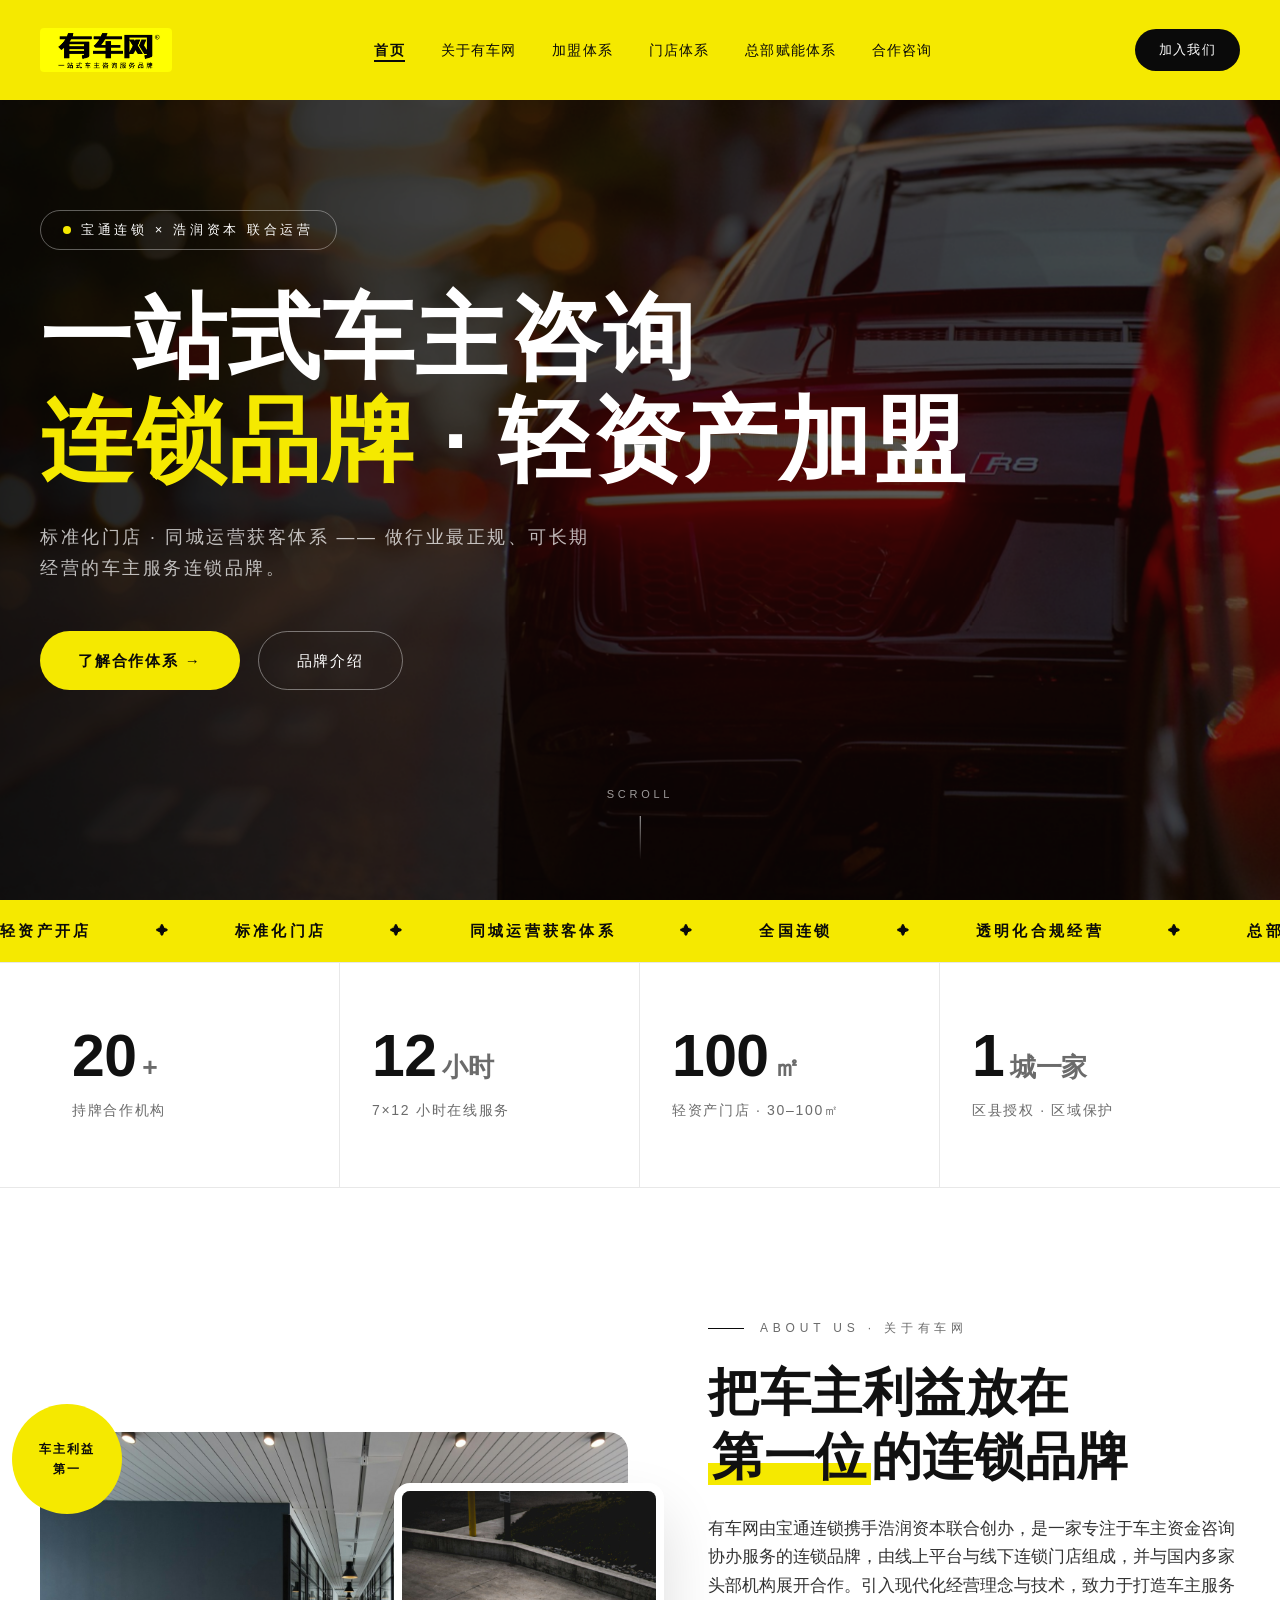
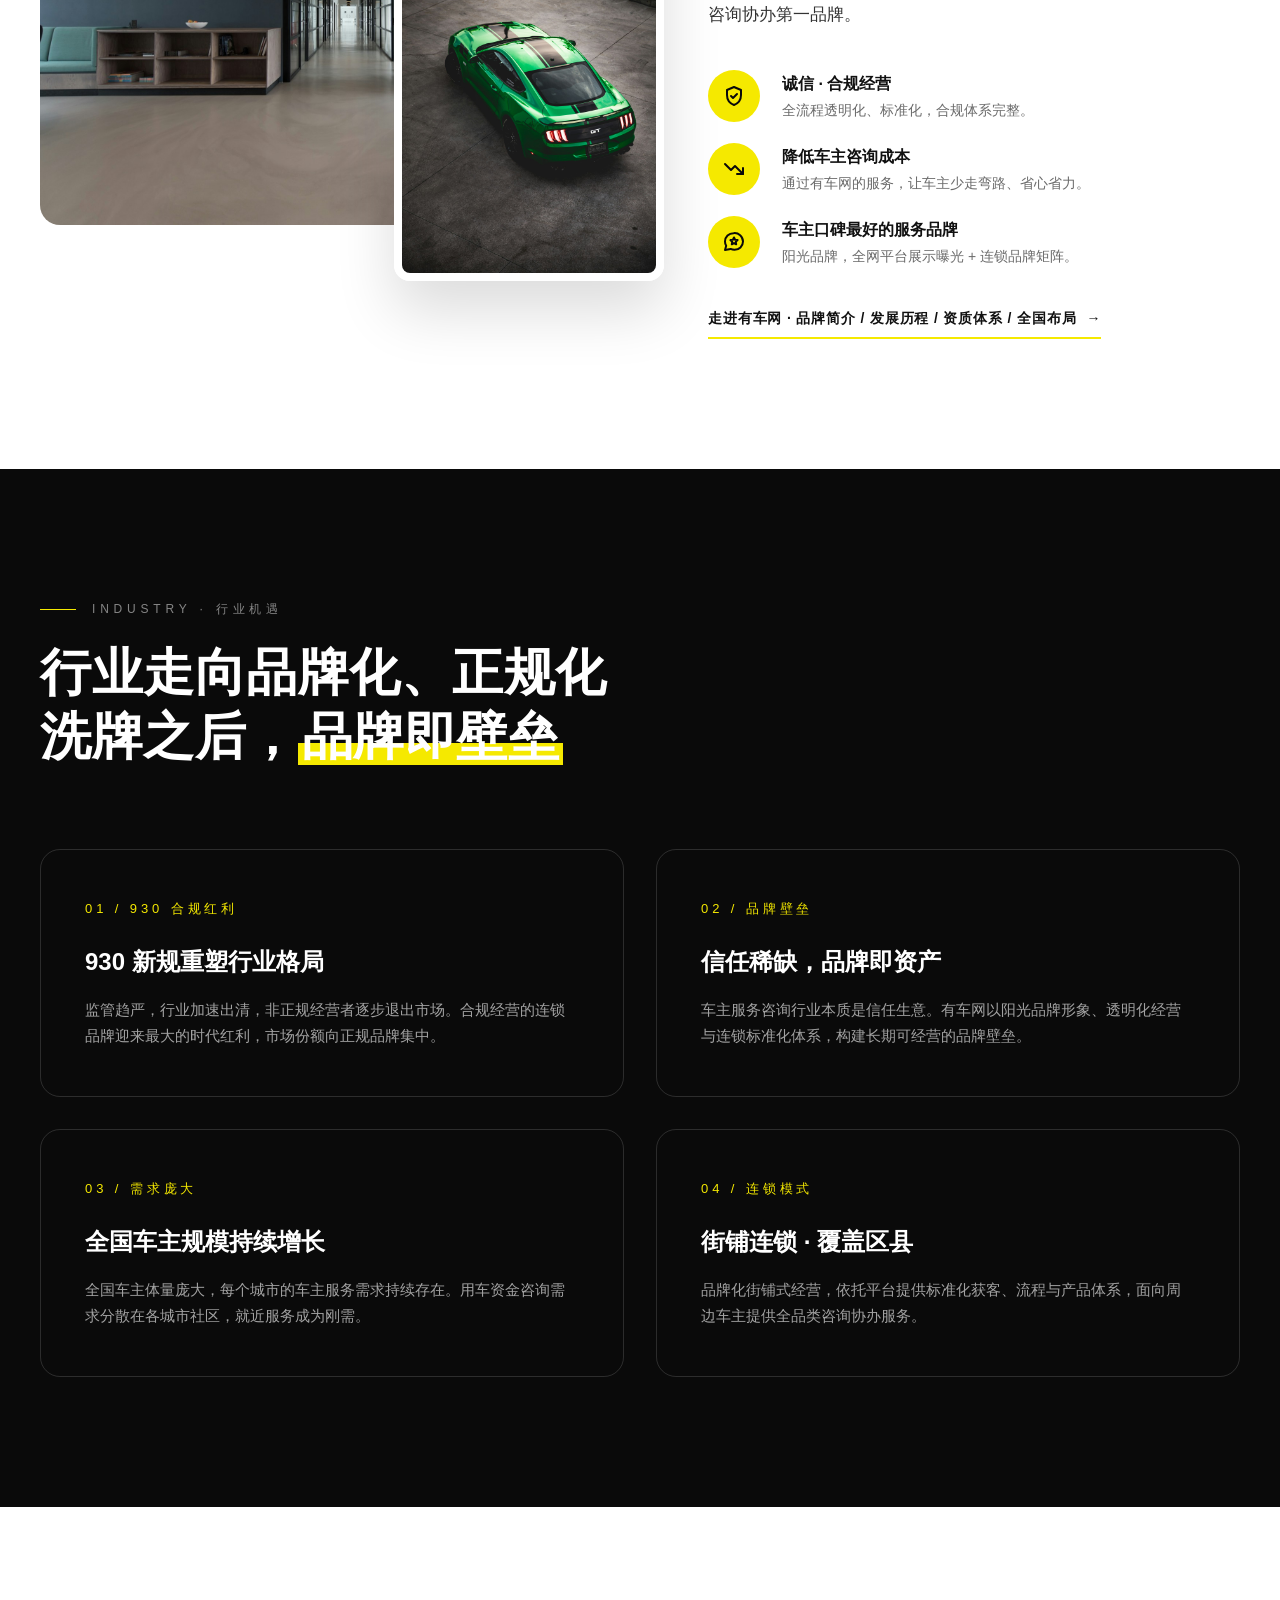
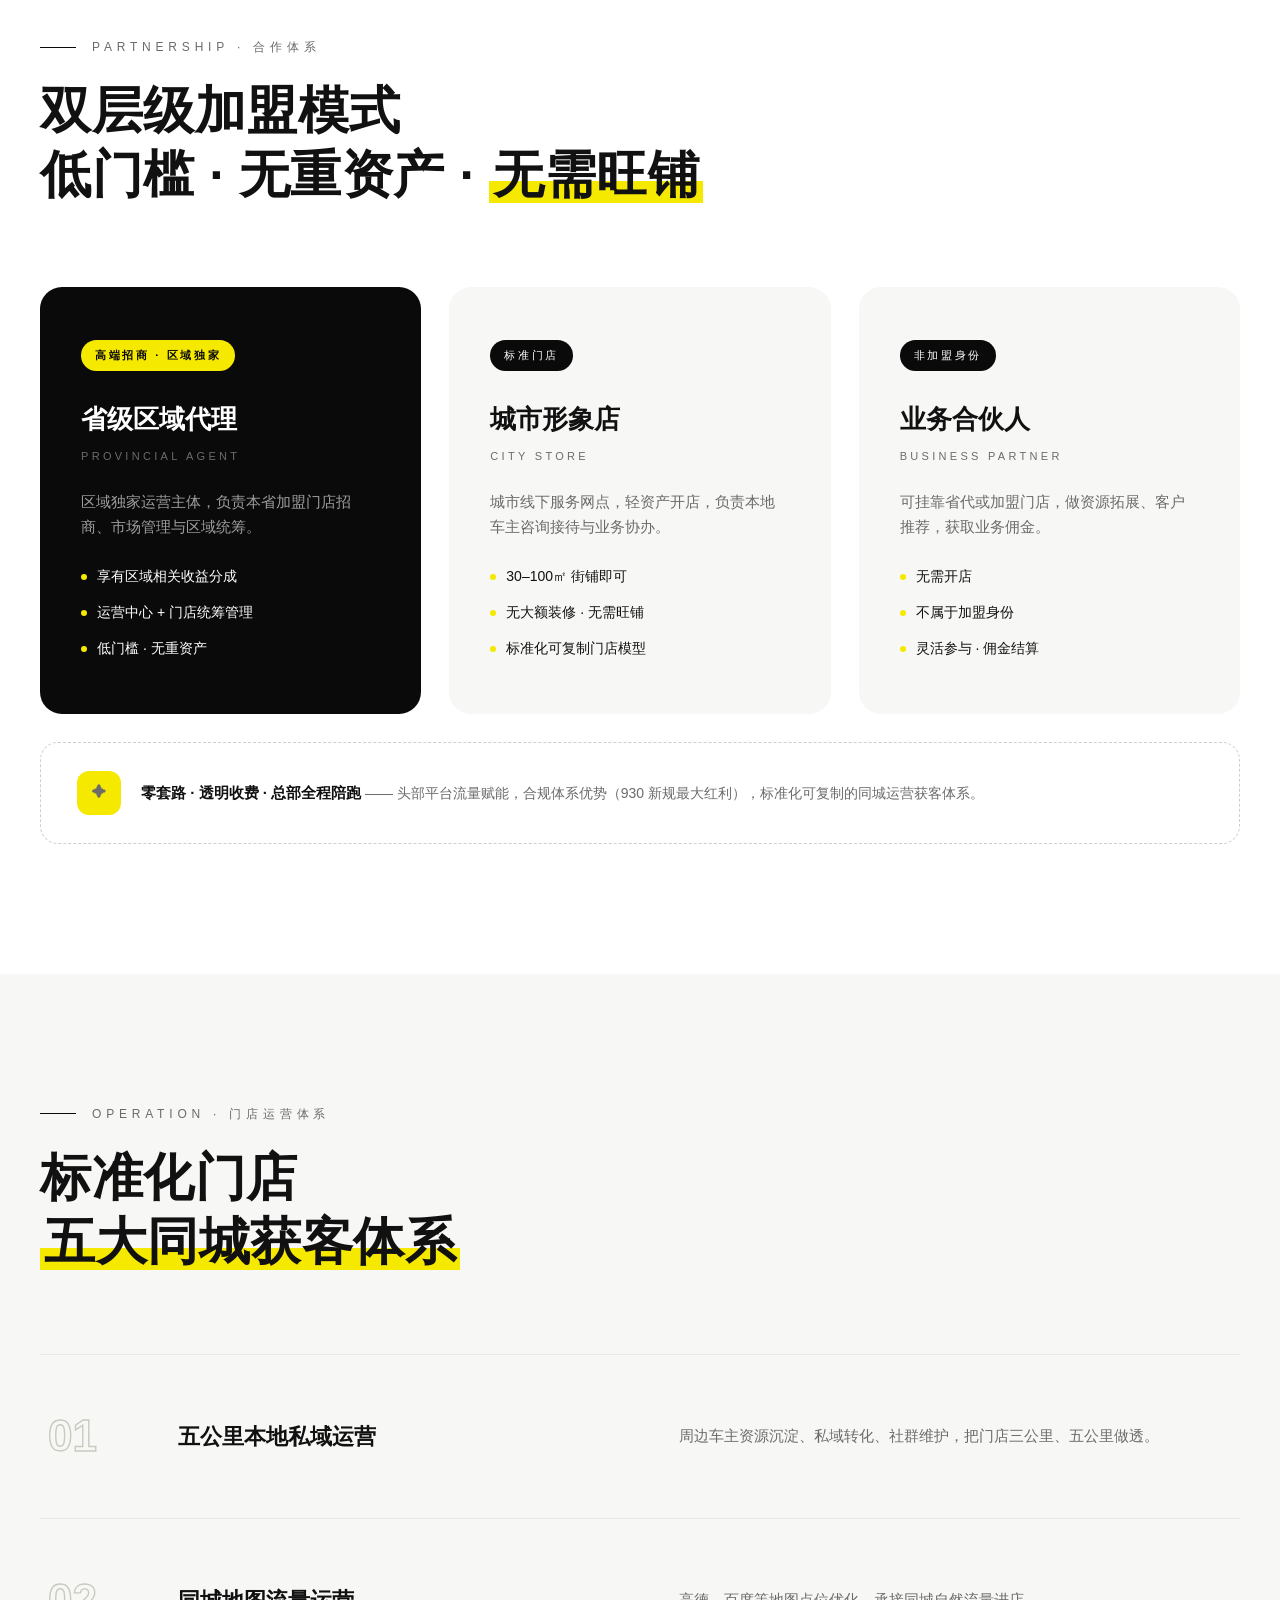
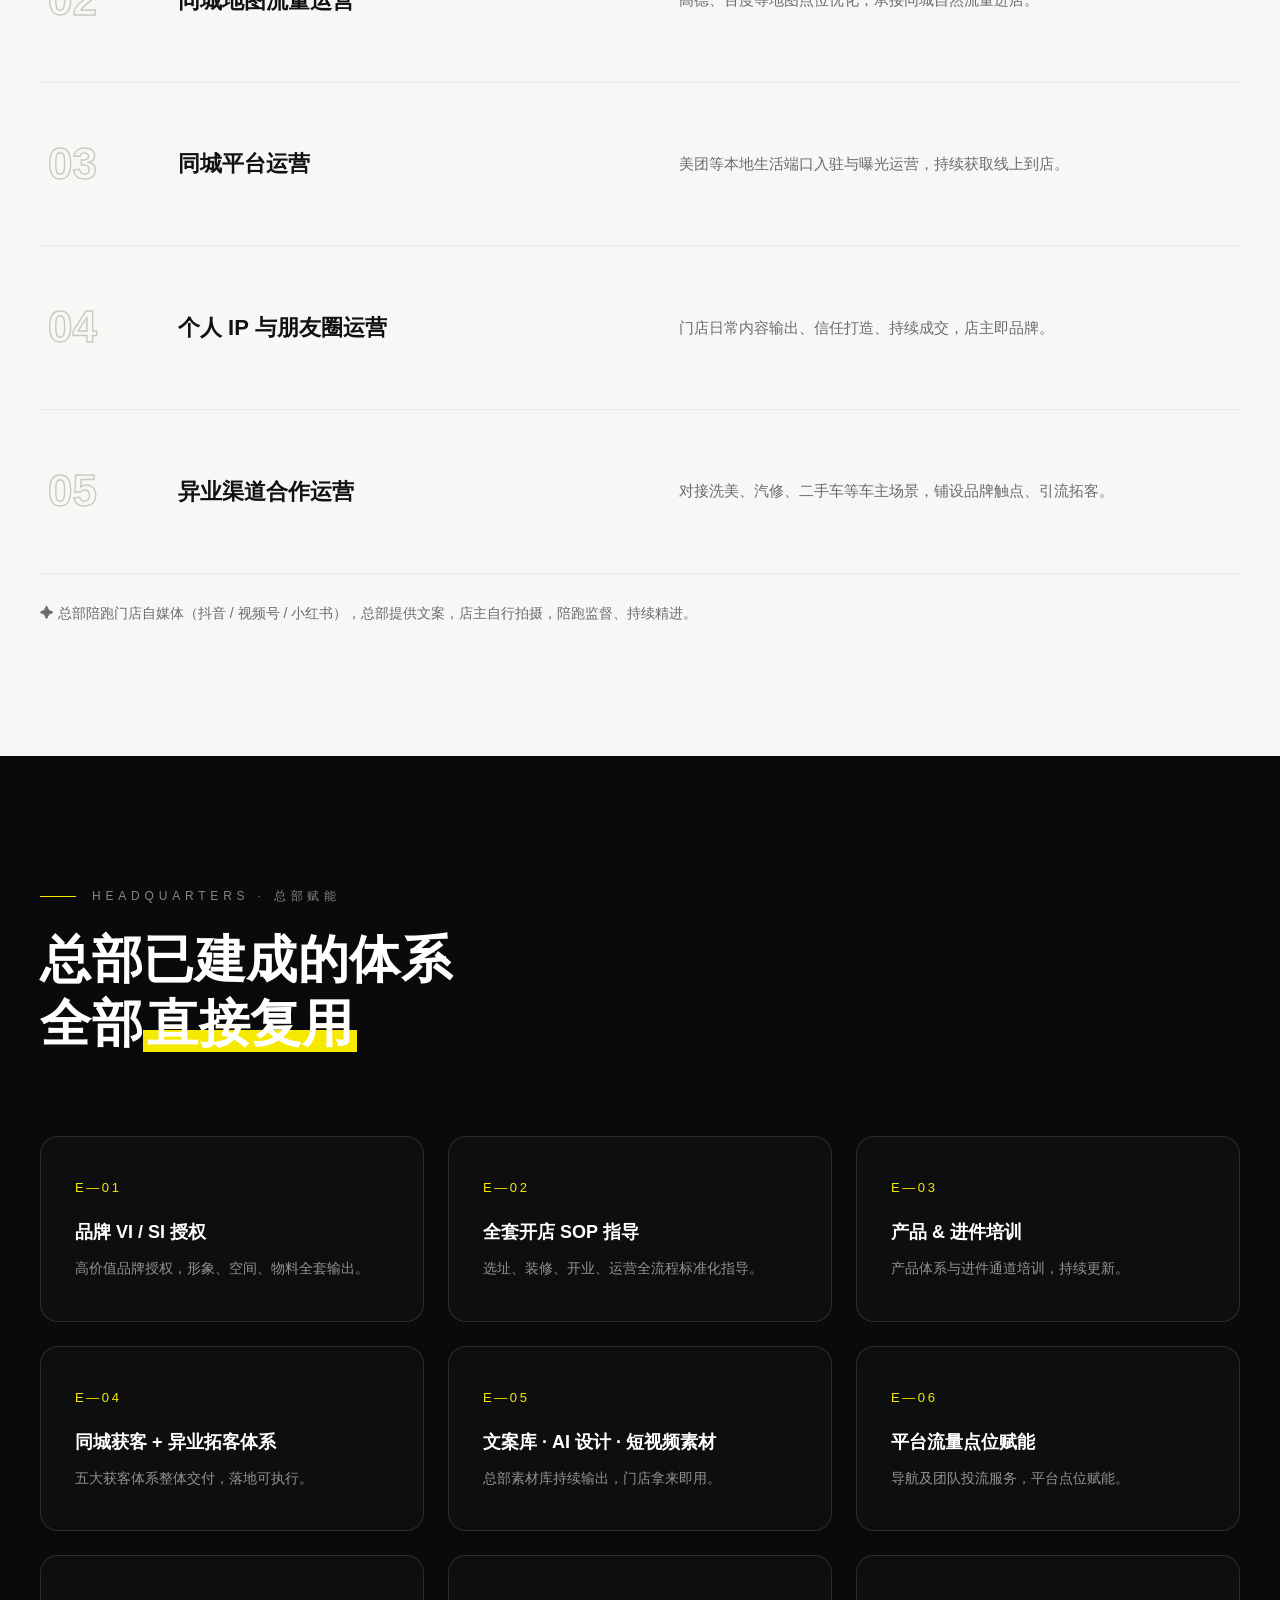
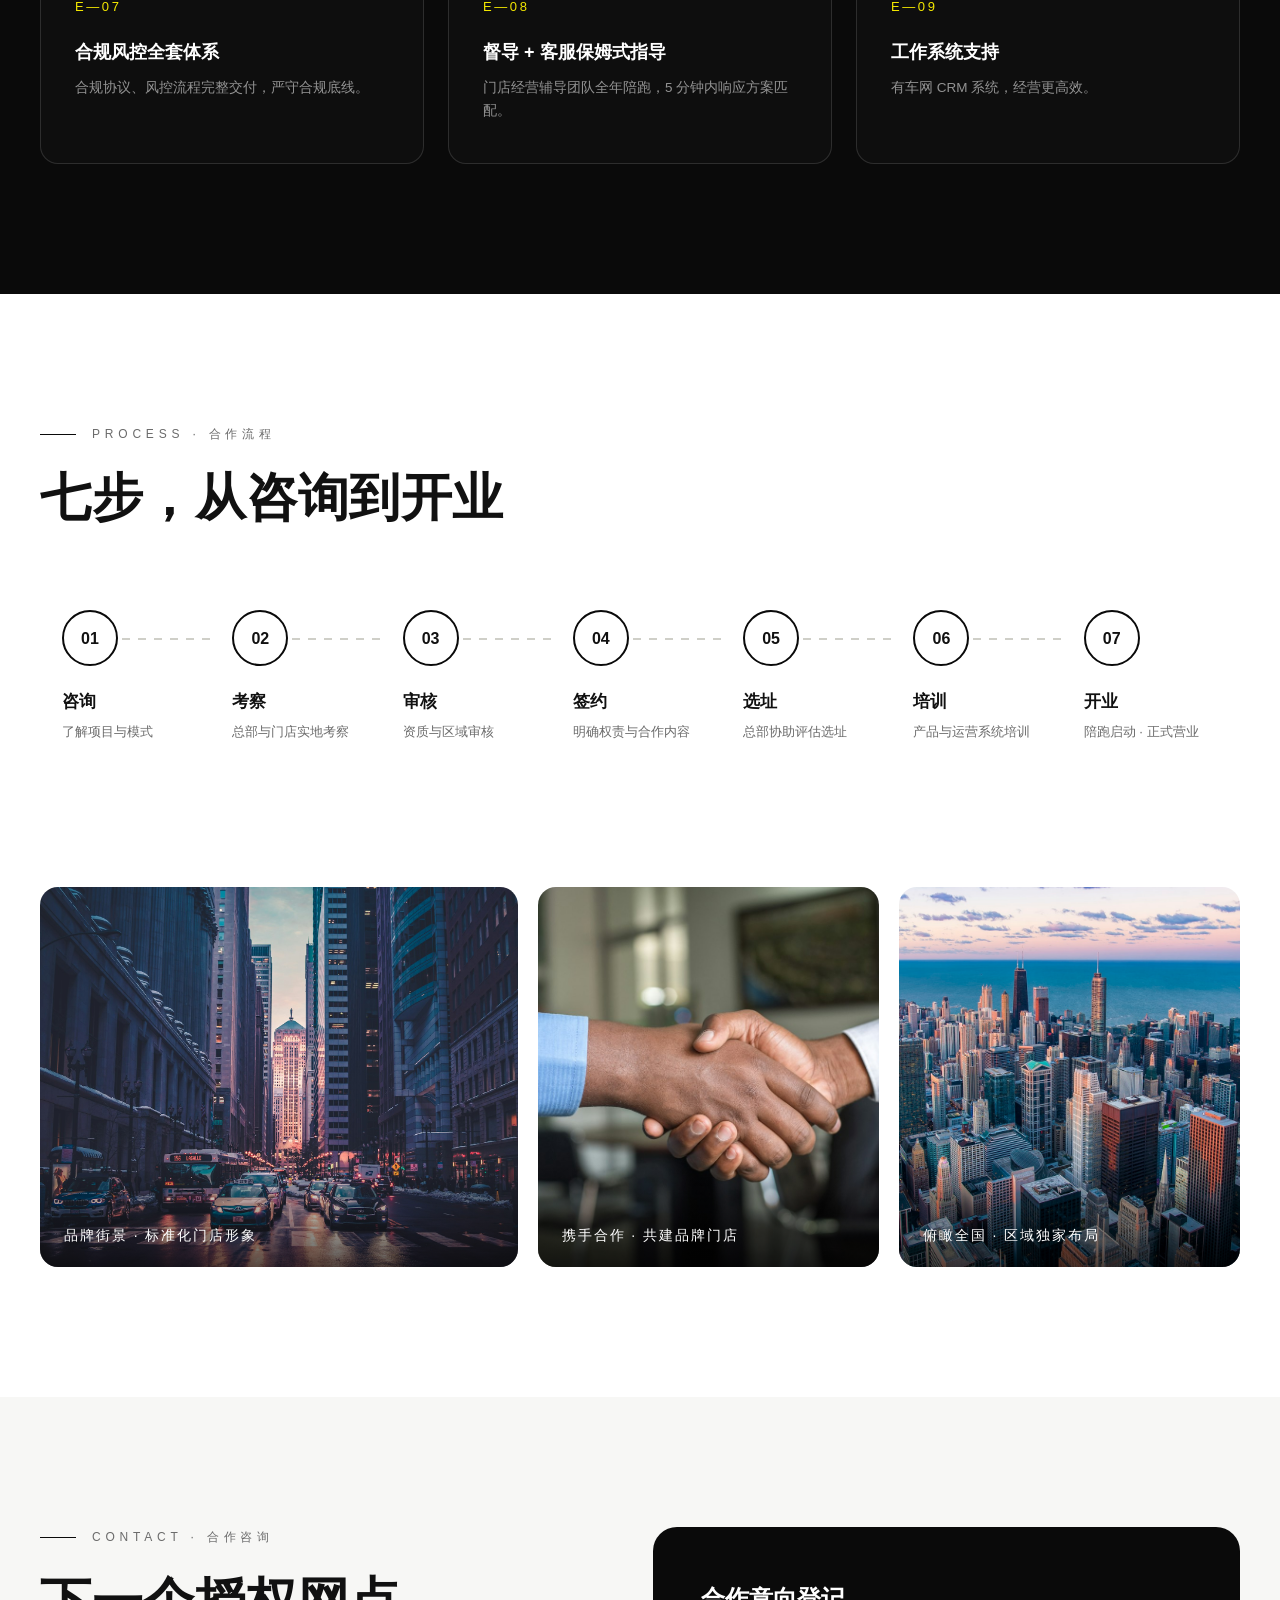
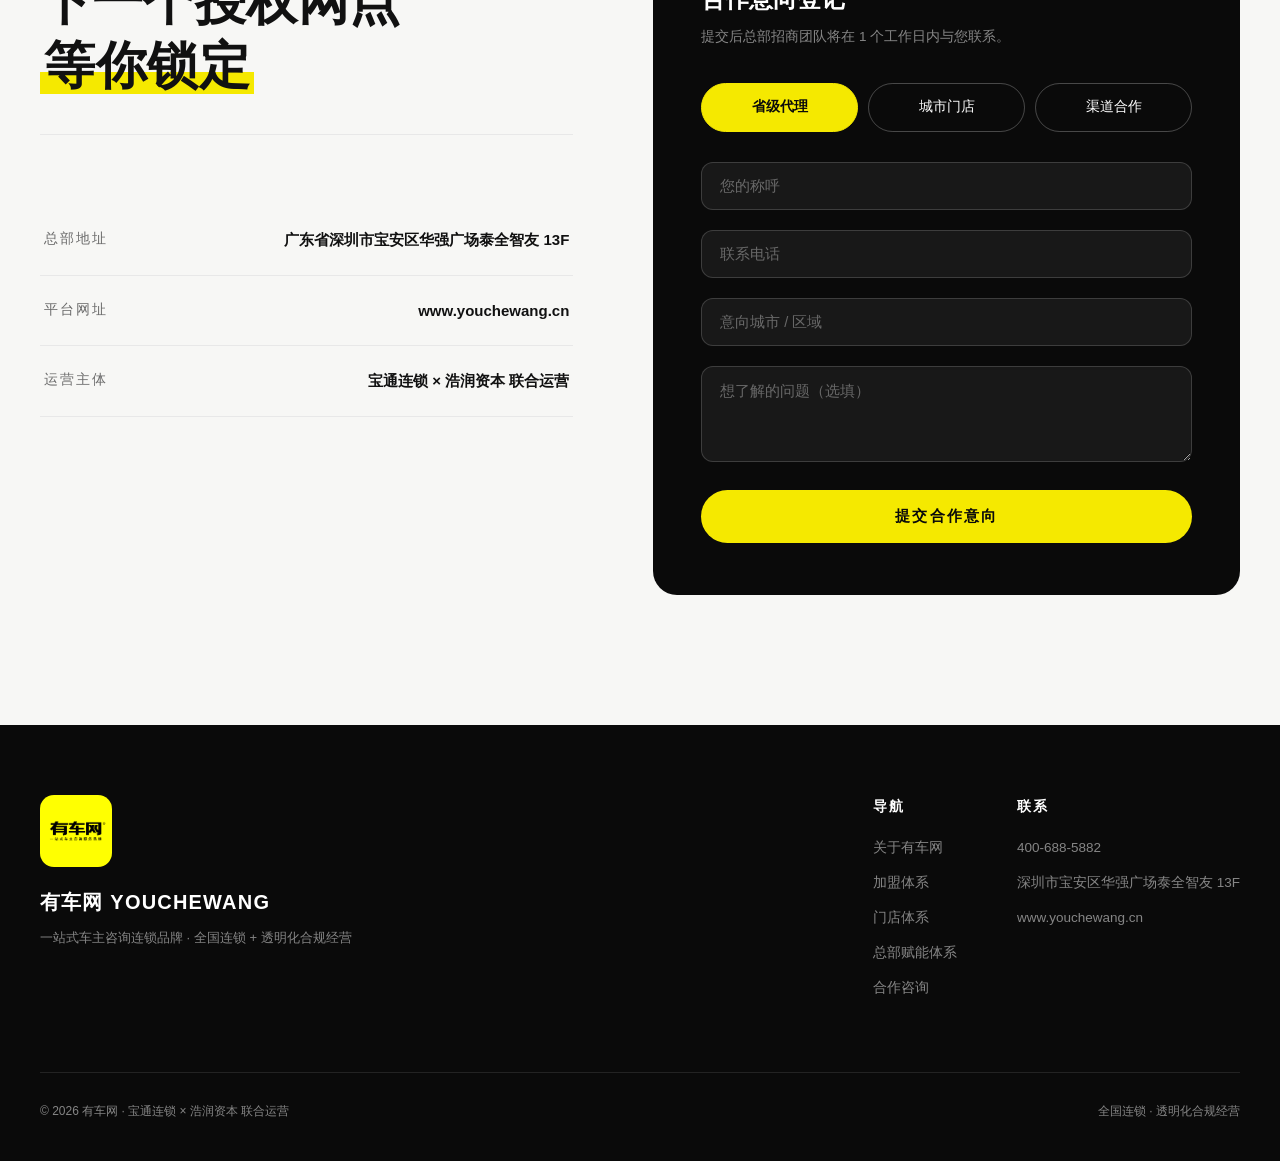
==== commit 02765a88: "顶部菜单条改为默认品牌黄背景：黑色菜单文字，hover/active 加粗加黑色下划线" ====
--- a/index.html
+++ b/index.html
@@ -35,7 +35,7 @@
   /* ---------- scroll progress ---------- */
   #progress {
     position: fixed; top:0; left:0; height: 3px; width: 0%;
-    background: var(--yellow); z-index: 1001;
+    background: var(--black); z-index: 1001;
     transition: width .1s linear;
   }
 
@@ -44,6 +44,7 @@
     position: fixed; top:0; left:0; right:0; z-index: 1000;
     transition: all .4s var(--ease);
     padding: 28px 0;
+    background: var(--yellow);
   }
   nav.scrolled {
     background: rgba(255,255,255,.88);
@@ -60,16 +61,16 @@
   .nav-logo img { height: 44px; width: auto; border-radius: 4px; }
   .nav-links { display:flex; gap: 36px; list-style:none; }
   .nav-links a {
-    font-size: 14px; color: var(--grey); letter-spacing:.08em;
+    font-size: 14px; color: var(--black); letter-spacing:.08em;
     position:relative; padding: 4px 0; transition: color .3s;
   }
   .nav-links a::after {
     content:''; position:absolute; left:0; bottom:0; width:0; height:2px;
-    background: var(--yellow); transition: width .35s var(--ease);
-  }
-  .nav-links a:hover { color: var(--black); }
+    background: var(--black); transition: width .35s var(--ease);
+  }
+  .nav-links a:hover { color: var(--black); font-weight: 700; }
   .nav-links a:hover::after { width: 100%; }
-  .nav-links a.active { color: var(--black); font-weight: 600; }
+  .nav-links a.active { color: var(--black); font-weight: 700; }
   .nav-links a.active::after { width: 100%; }
   .nav-cta {
     background: var(--black); color:#fff; padding: 10px 24px;
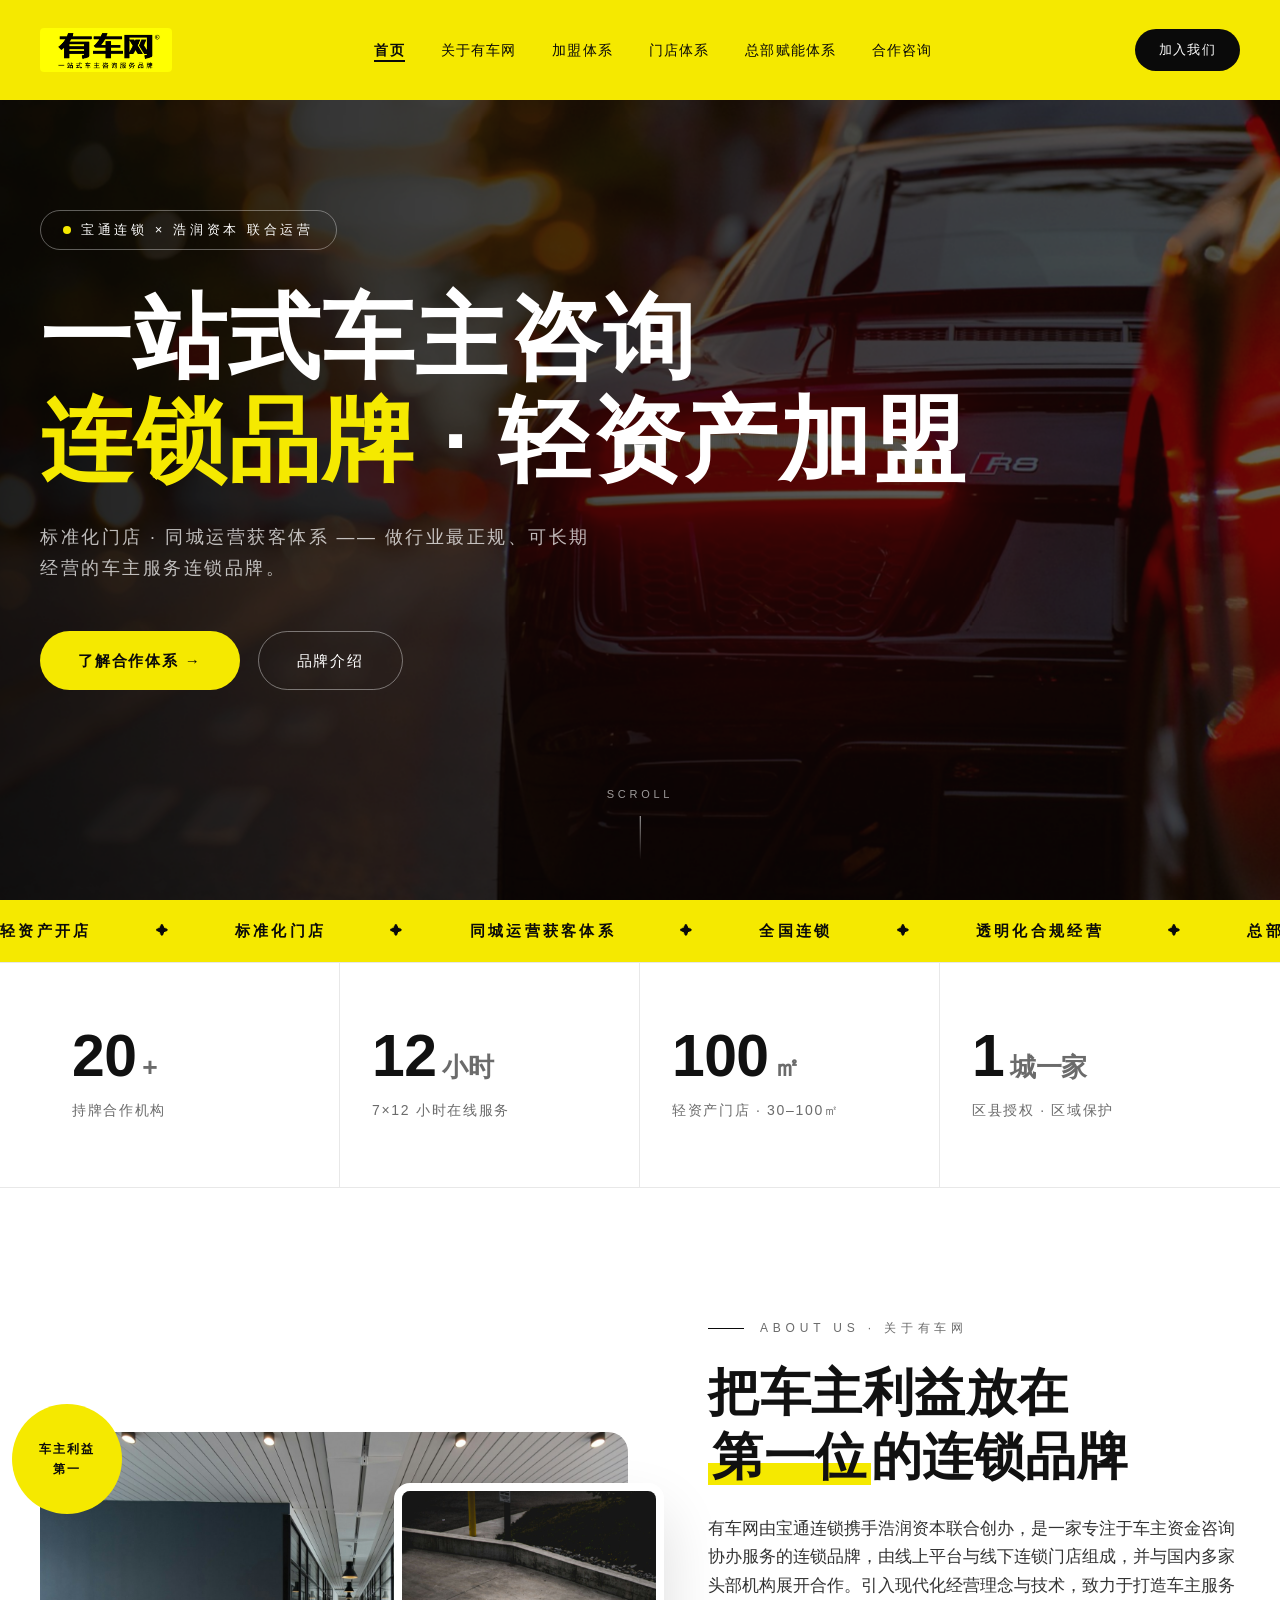
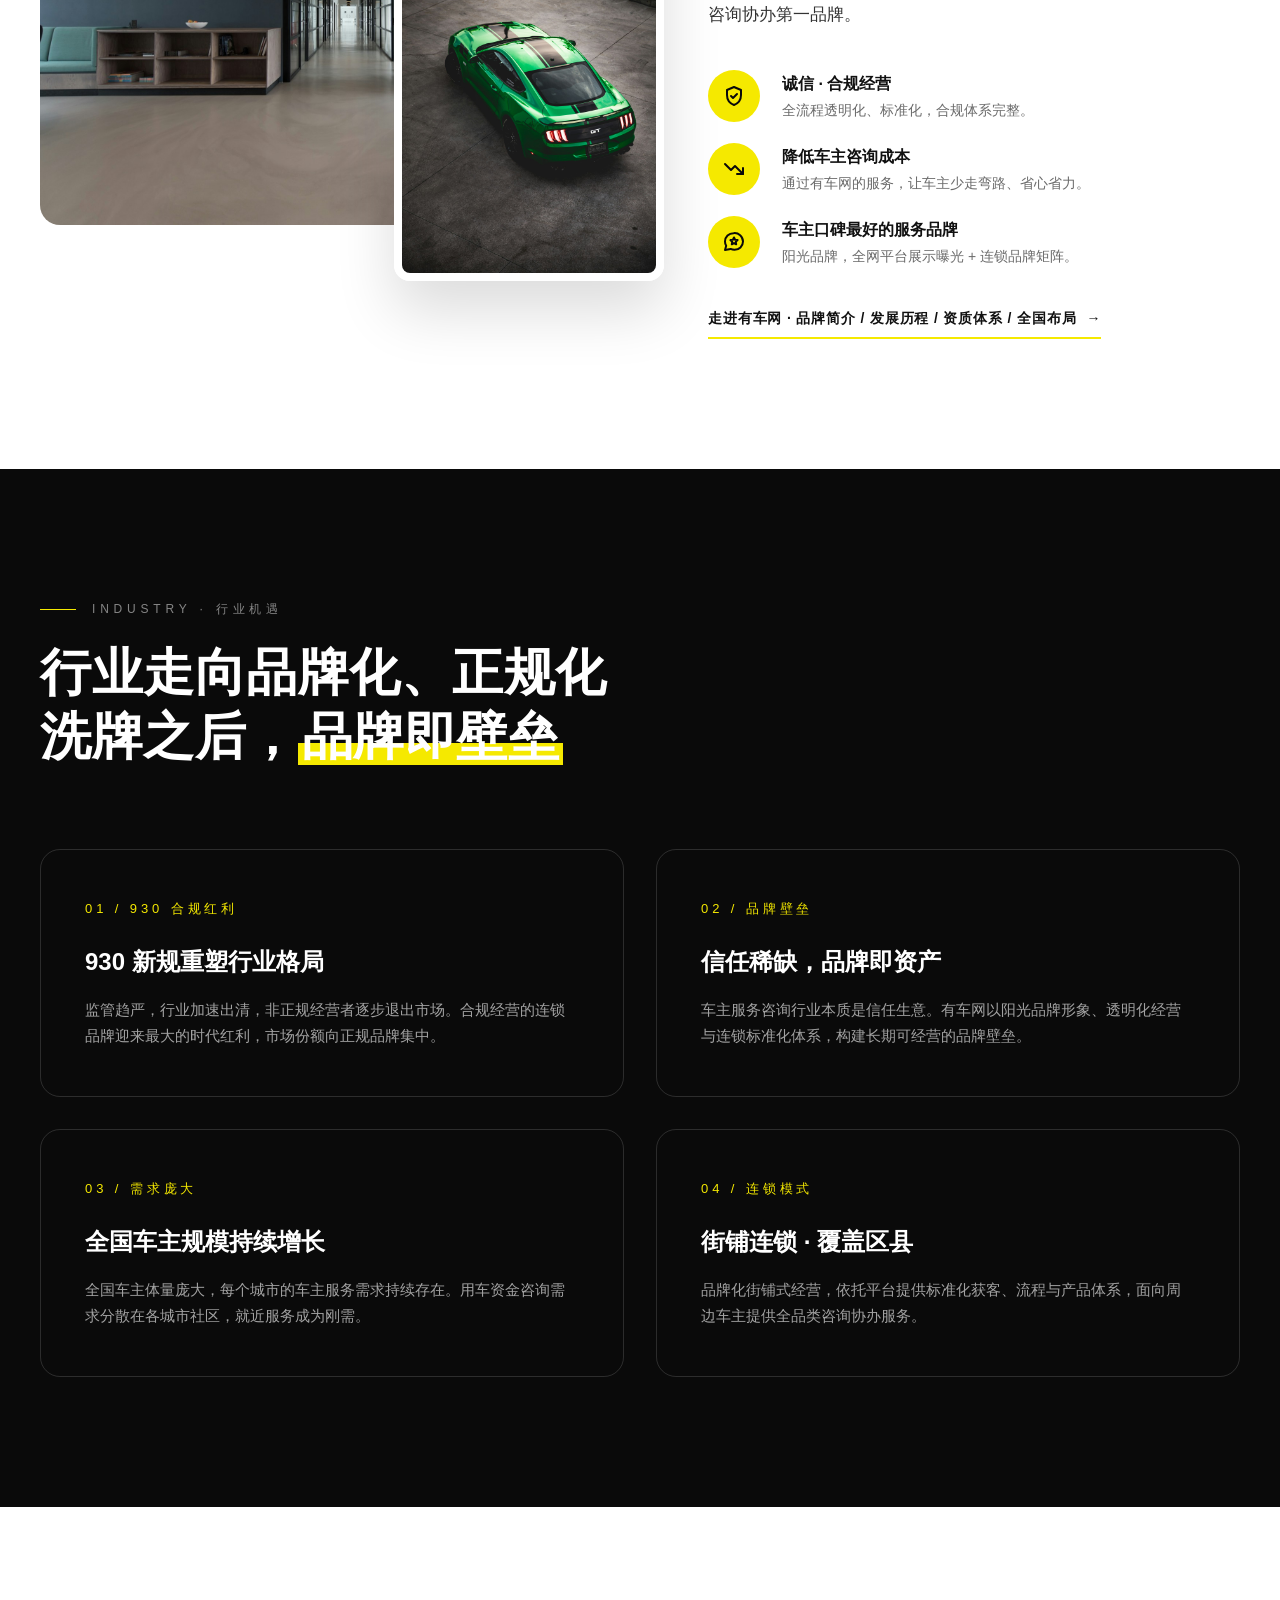
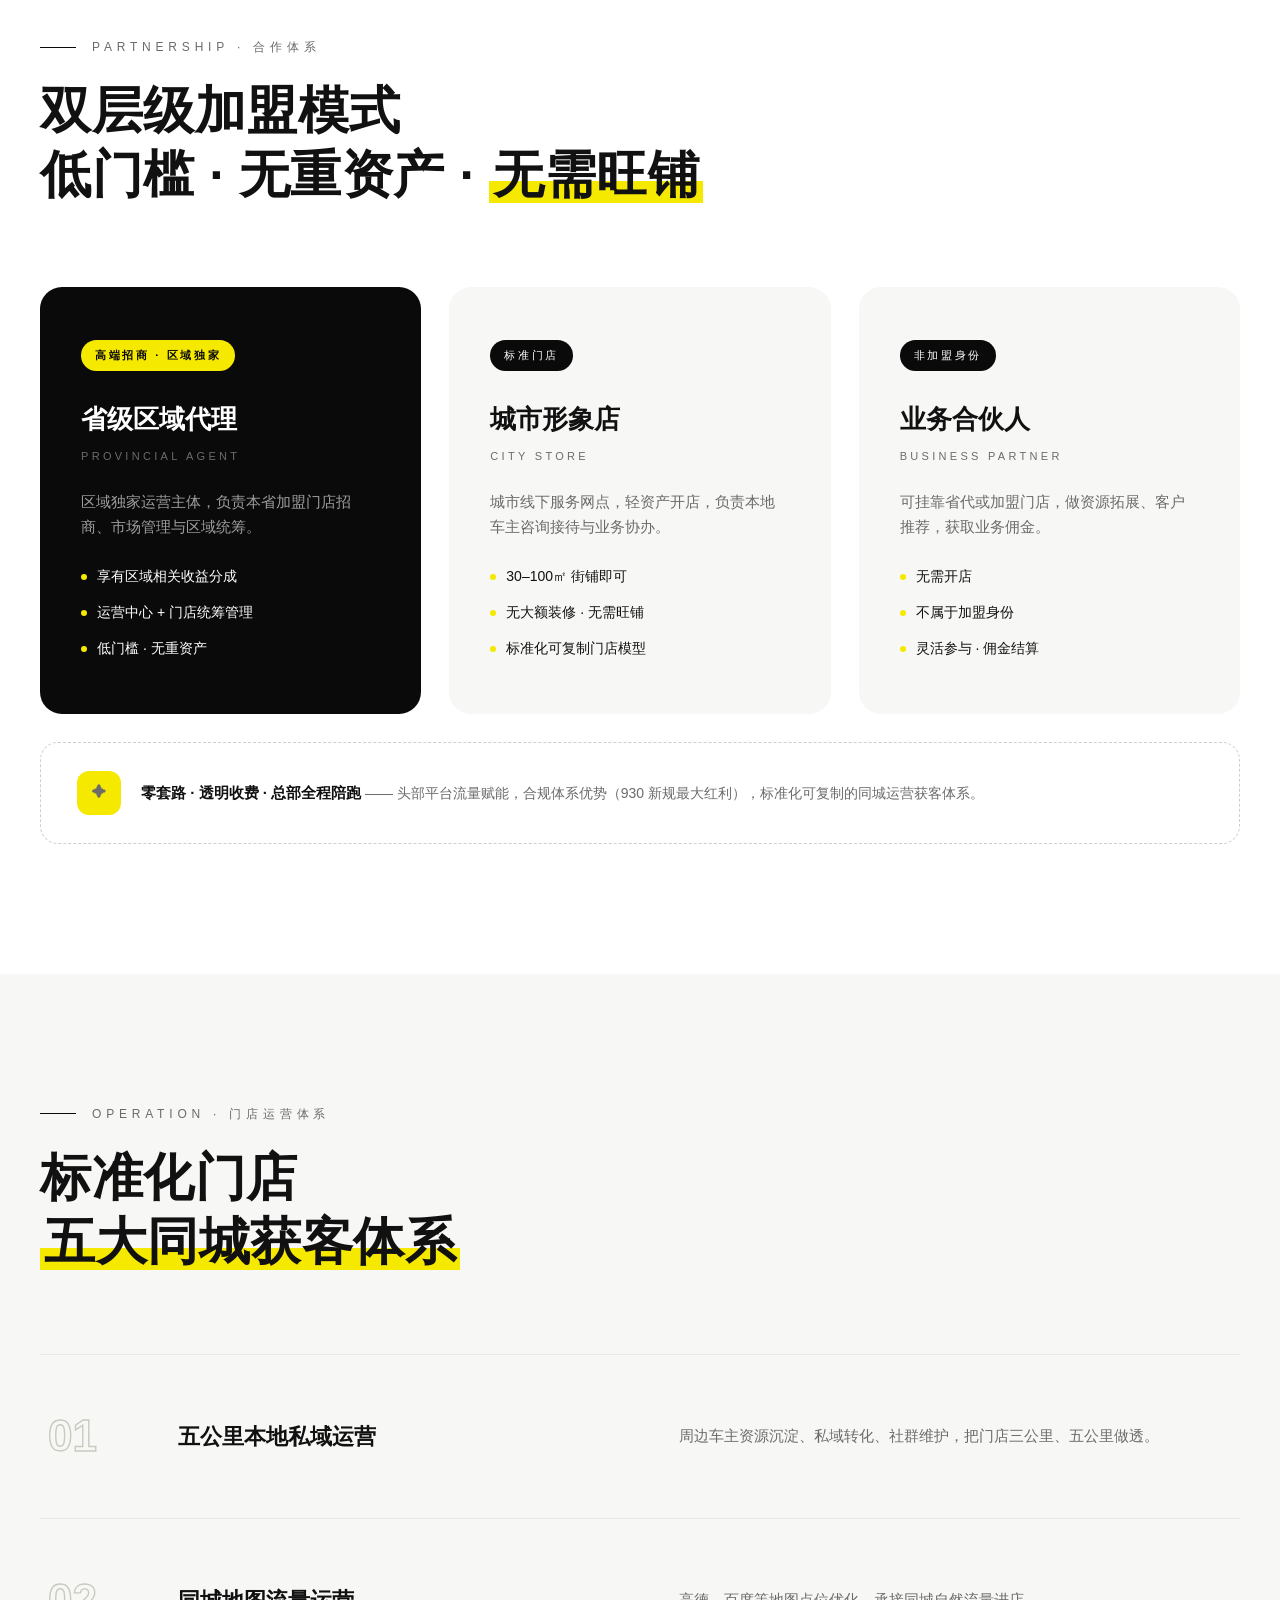
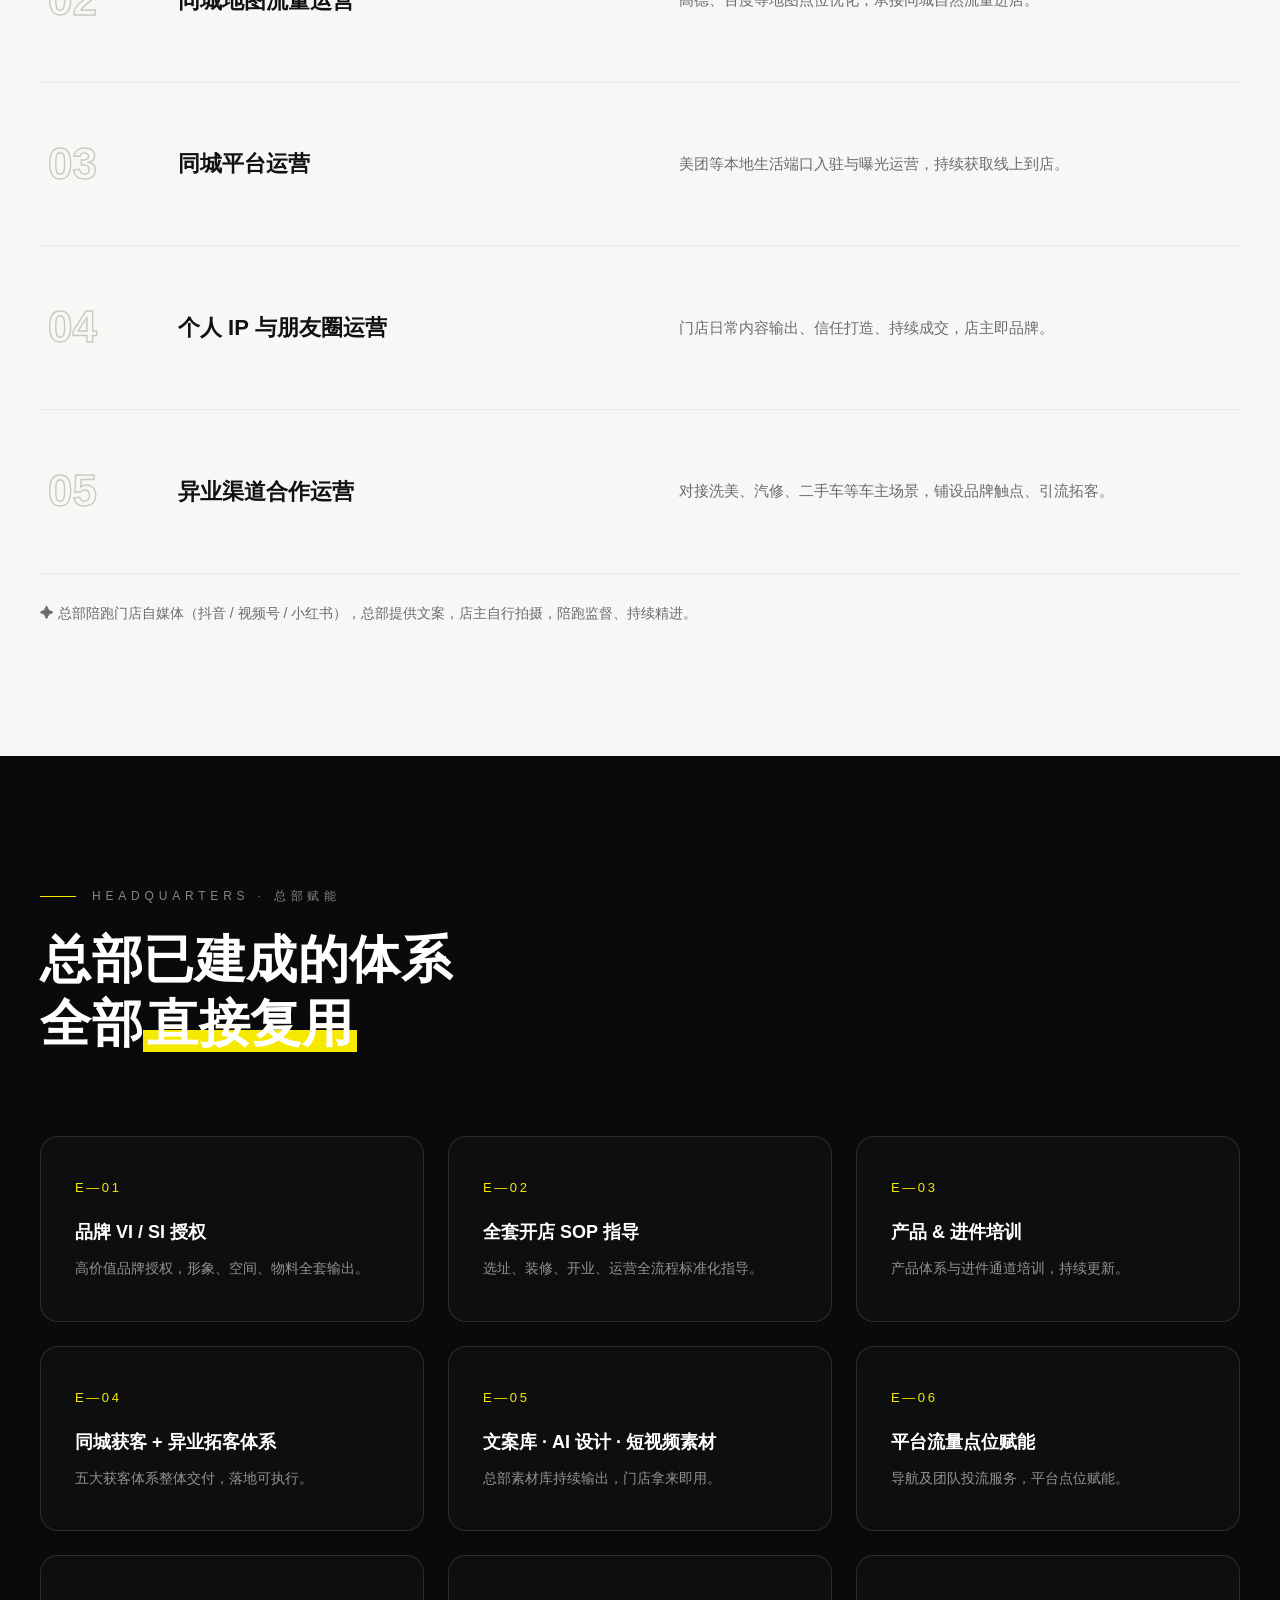
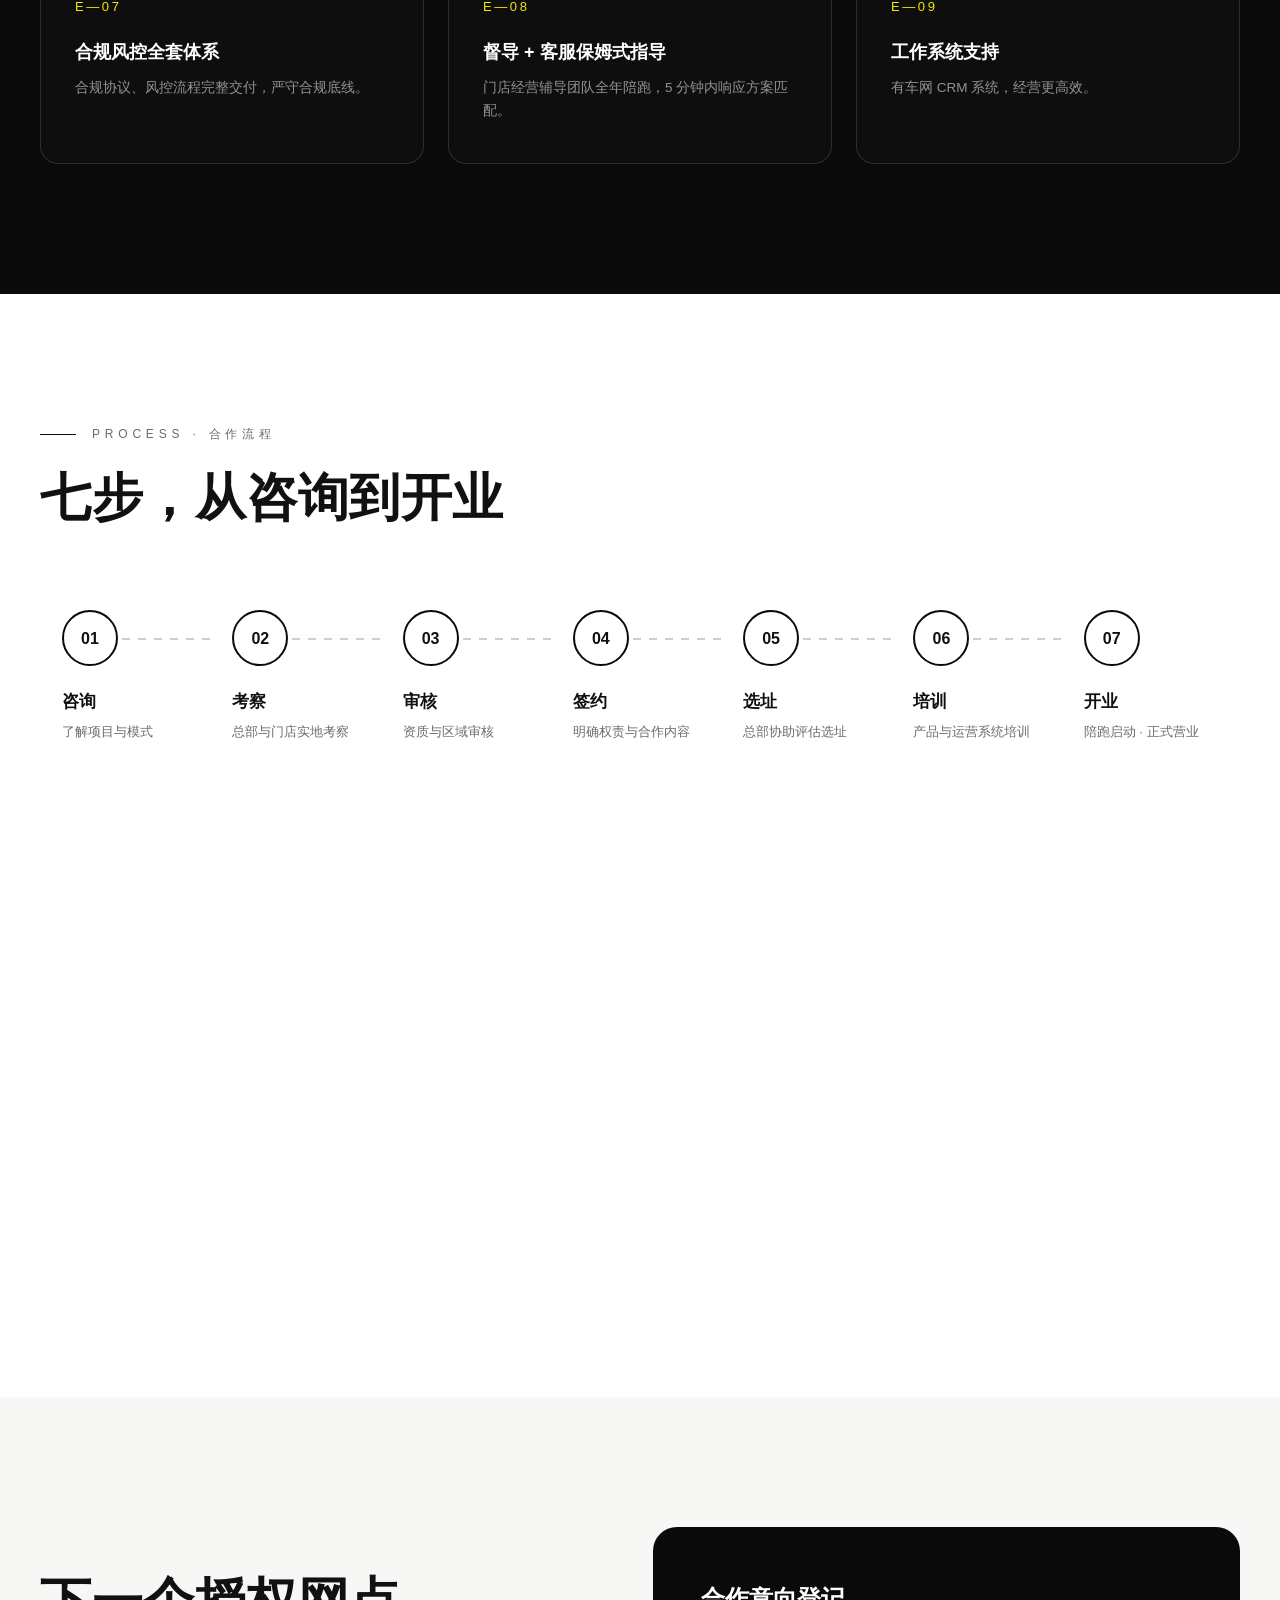
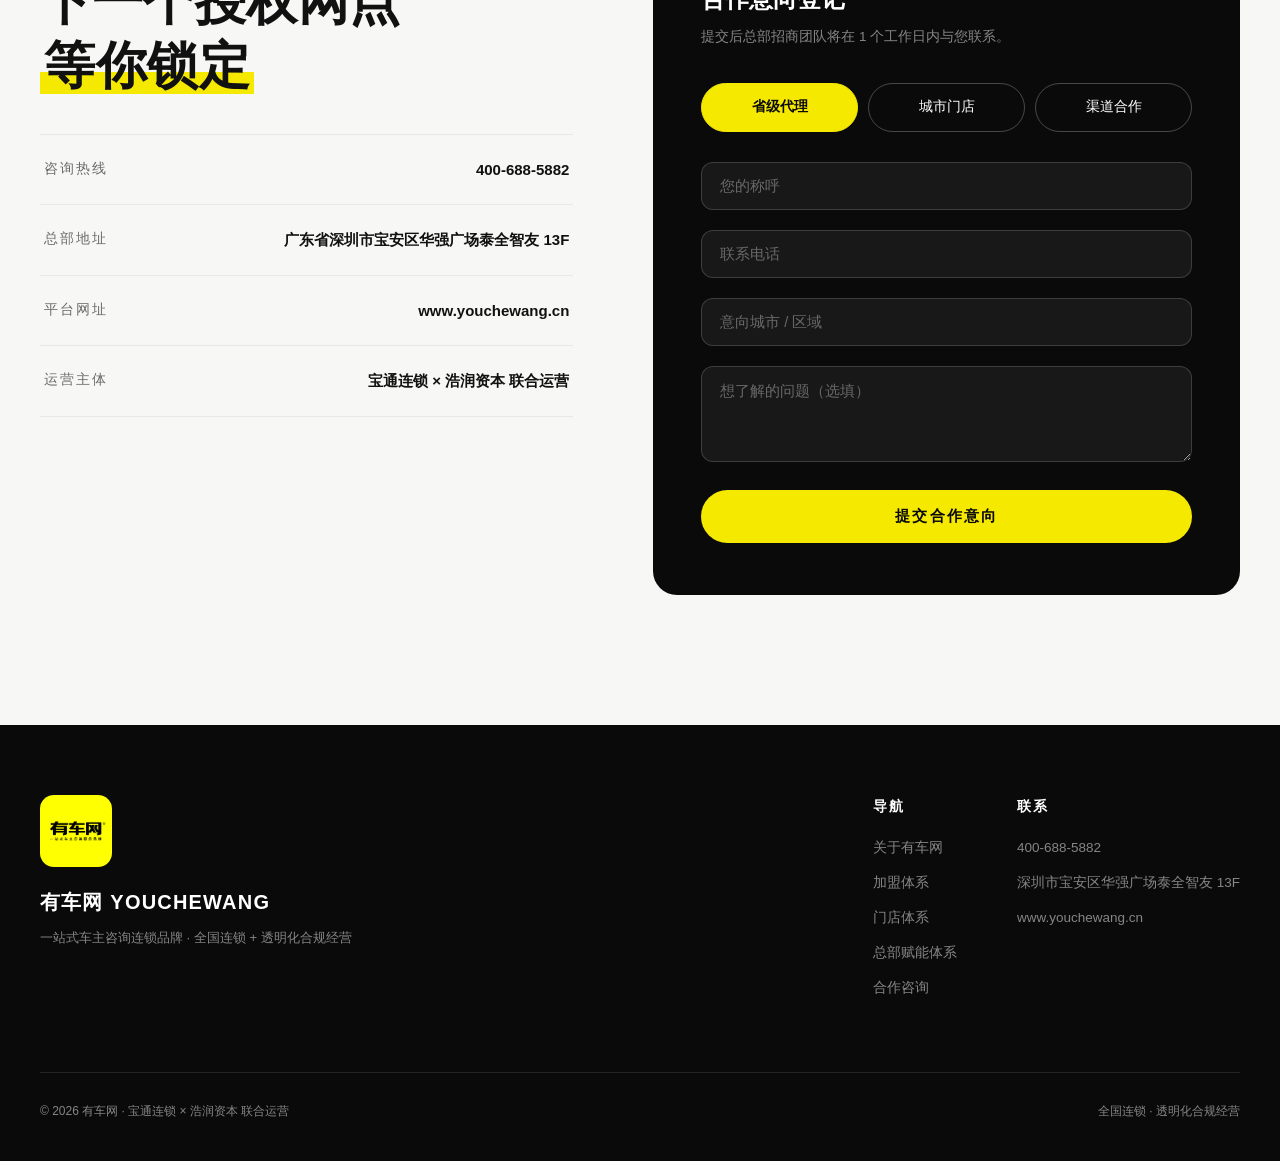
==== commit ea80fa12: "导航滚动后保持黄色背景（移除白毛玻璃态）" ====
--- a/index.html
+++ b/index.html
@@ -47,11 +47,8 @@
     background: var(--yellow);
   }
   nav.scrolled {
-    background: rgba(255,255,255,.88);
-    backdrop-filter: blur(16px);
-    -webkit-backdrop-filter: blur(16px);
+    background: var(--yellow);
     padding: 16px 0;
-    border-bottom: 1px solid var(--line);
   }
   .nav-inner {
     max-width: var(--max); margin: 0 auto; padding: 0 40px;
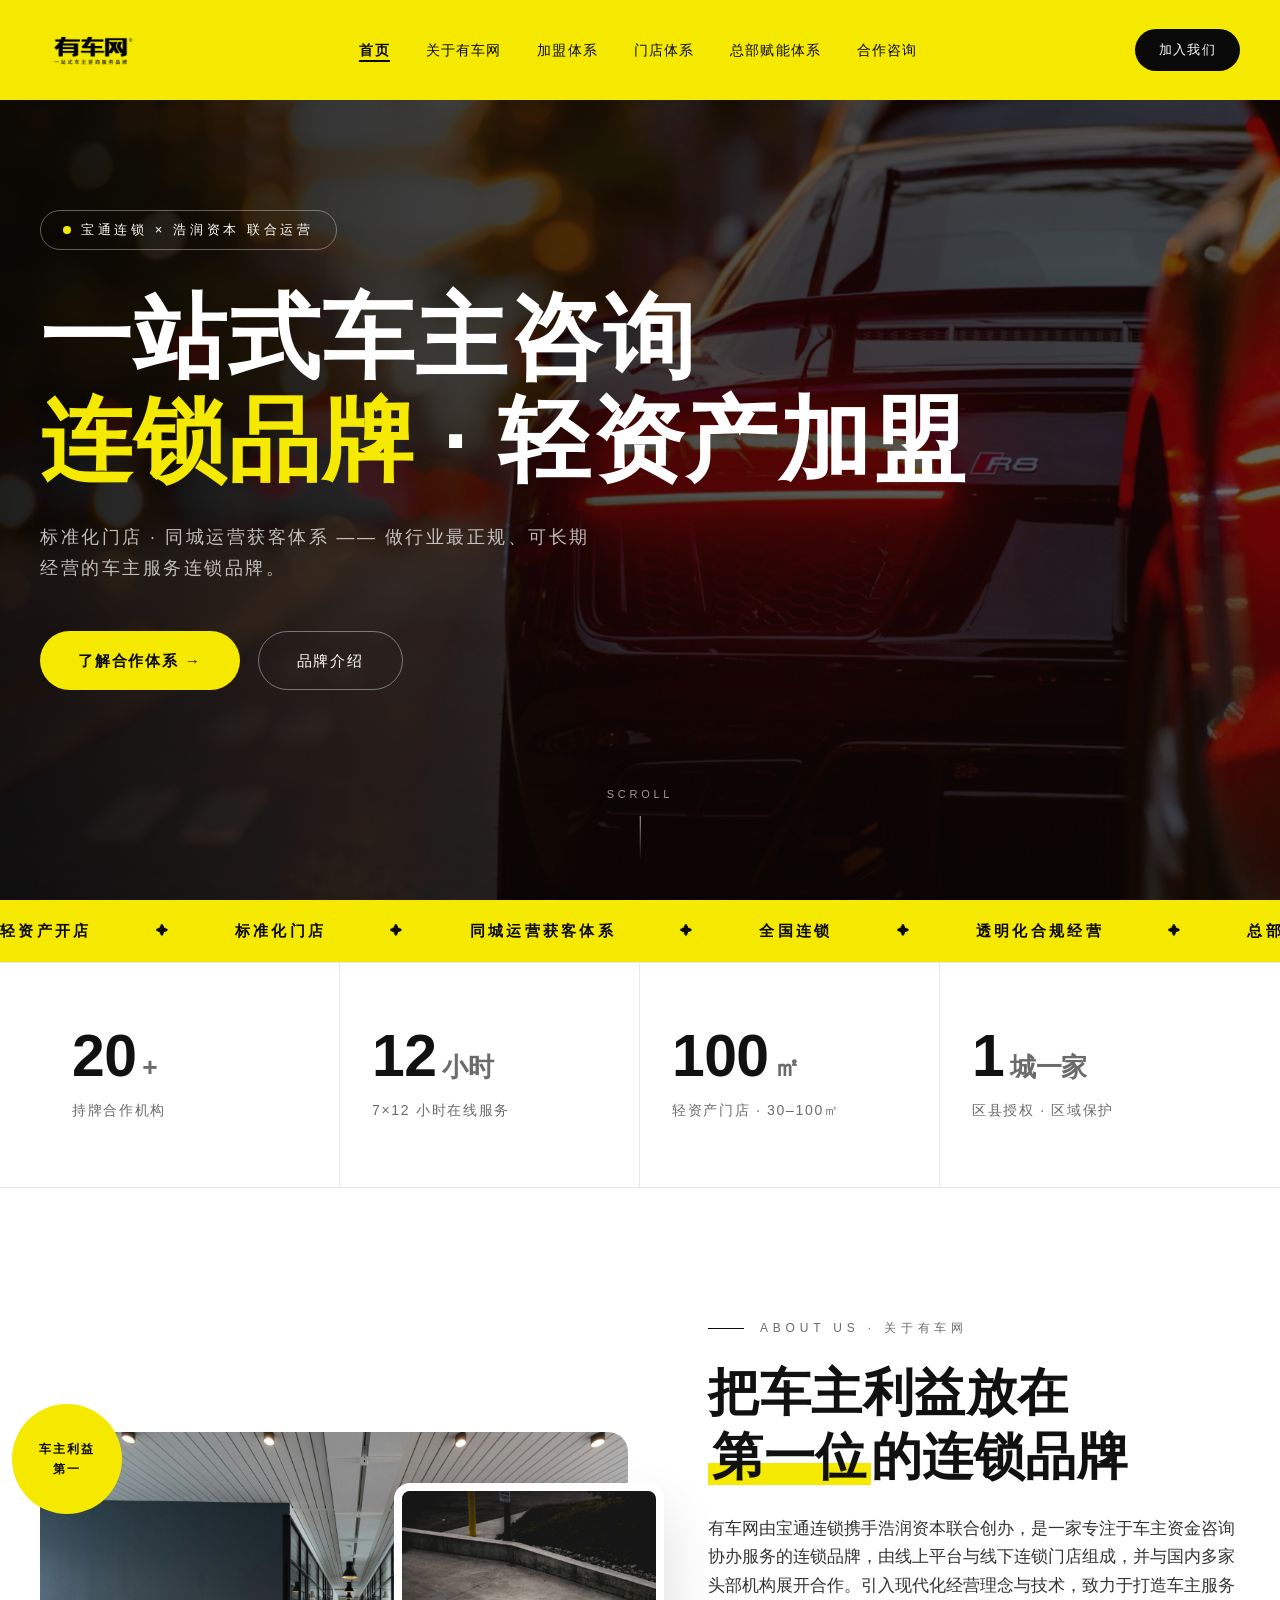
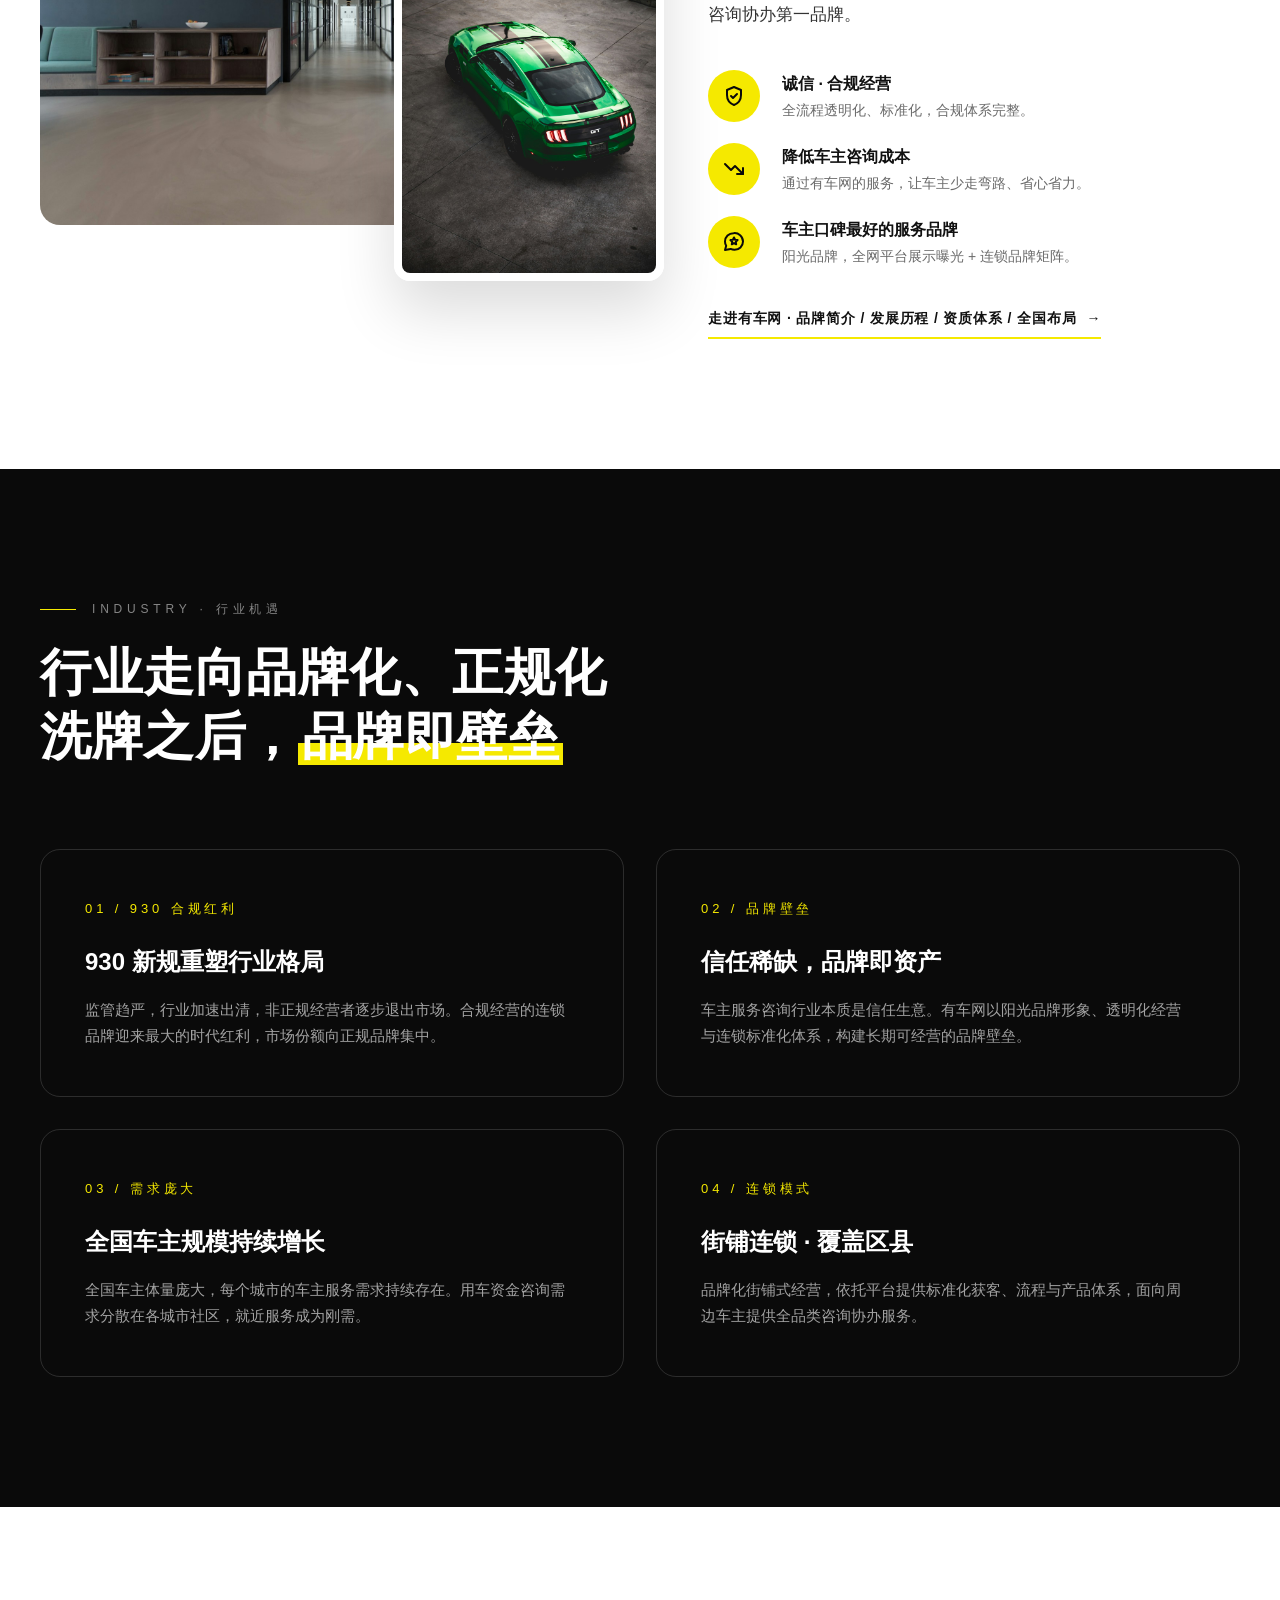
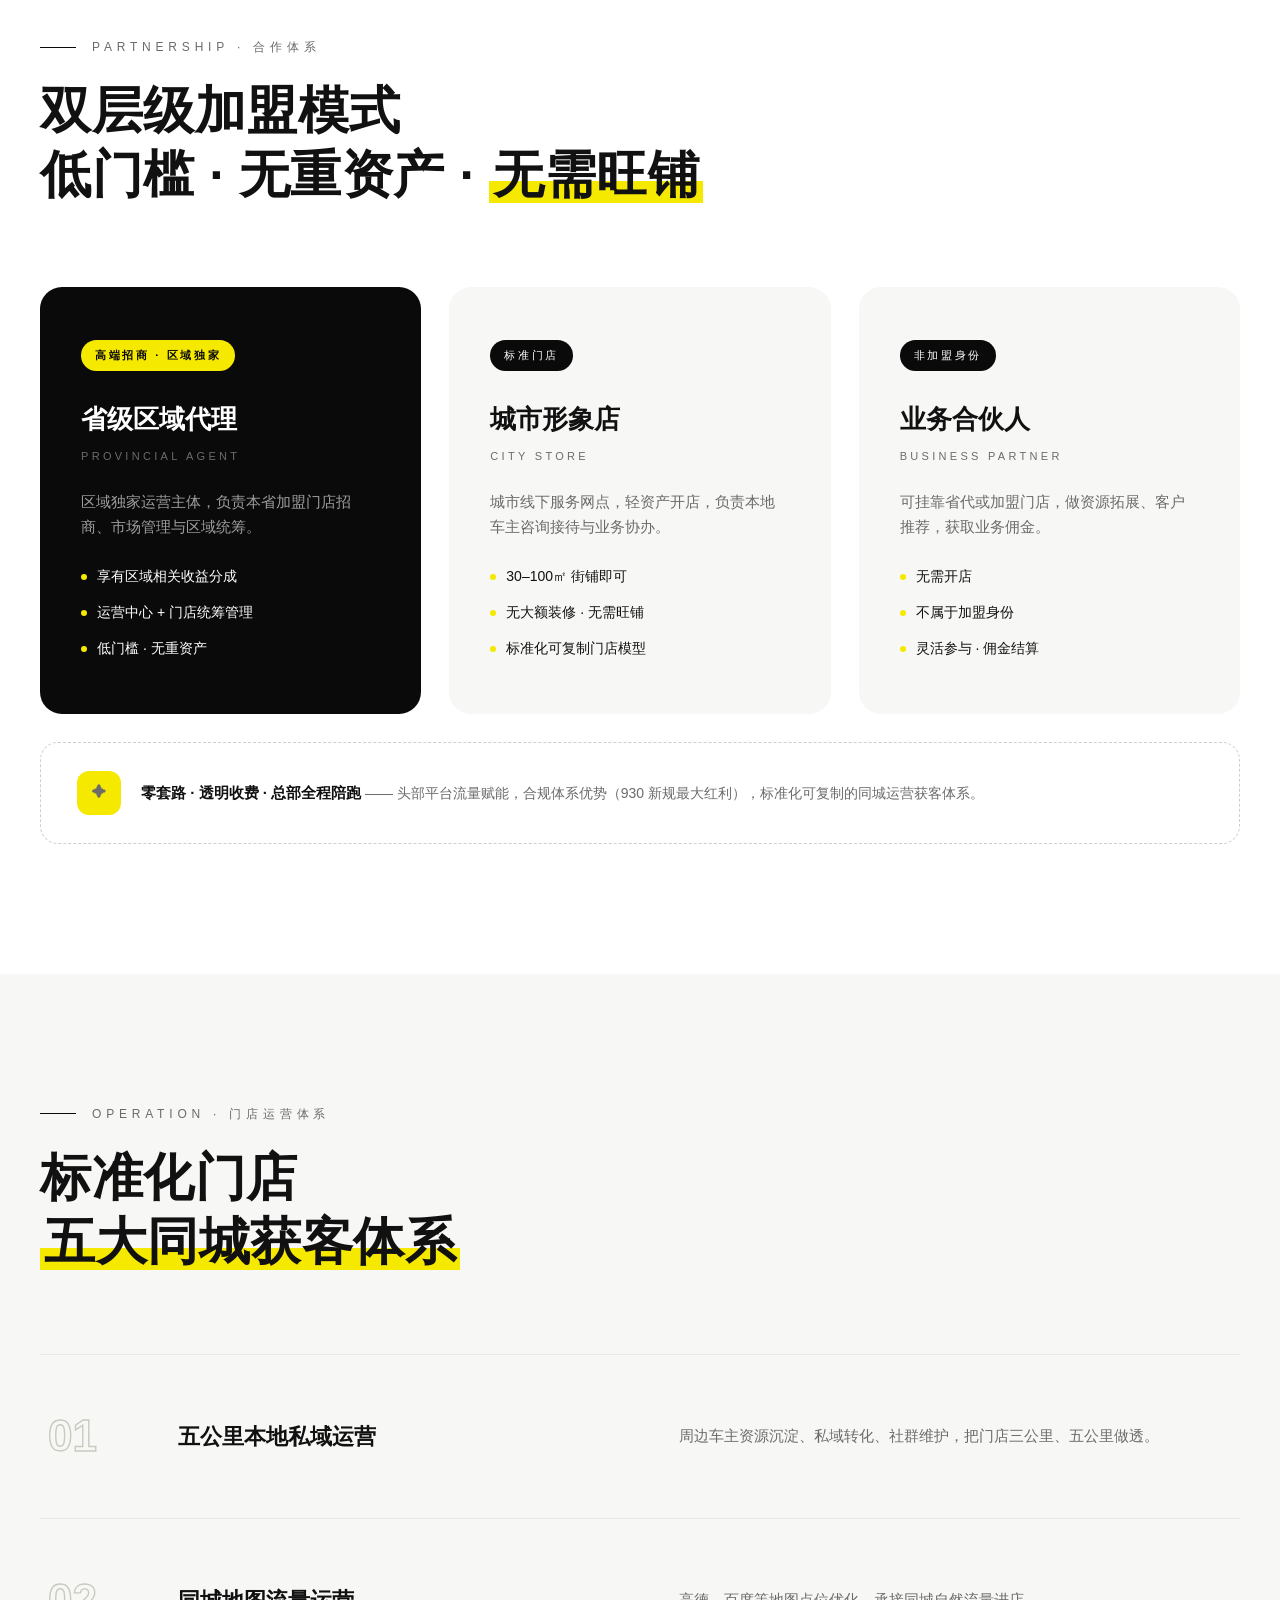
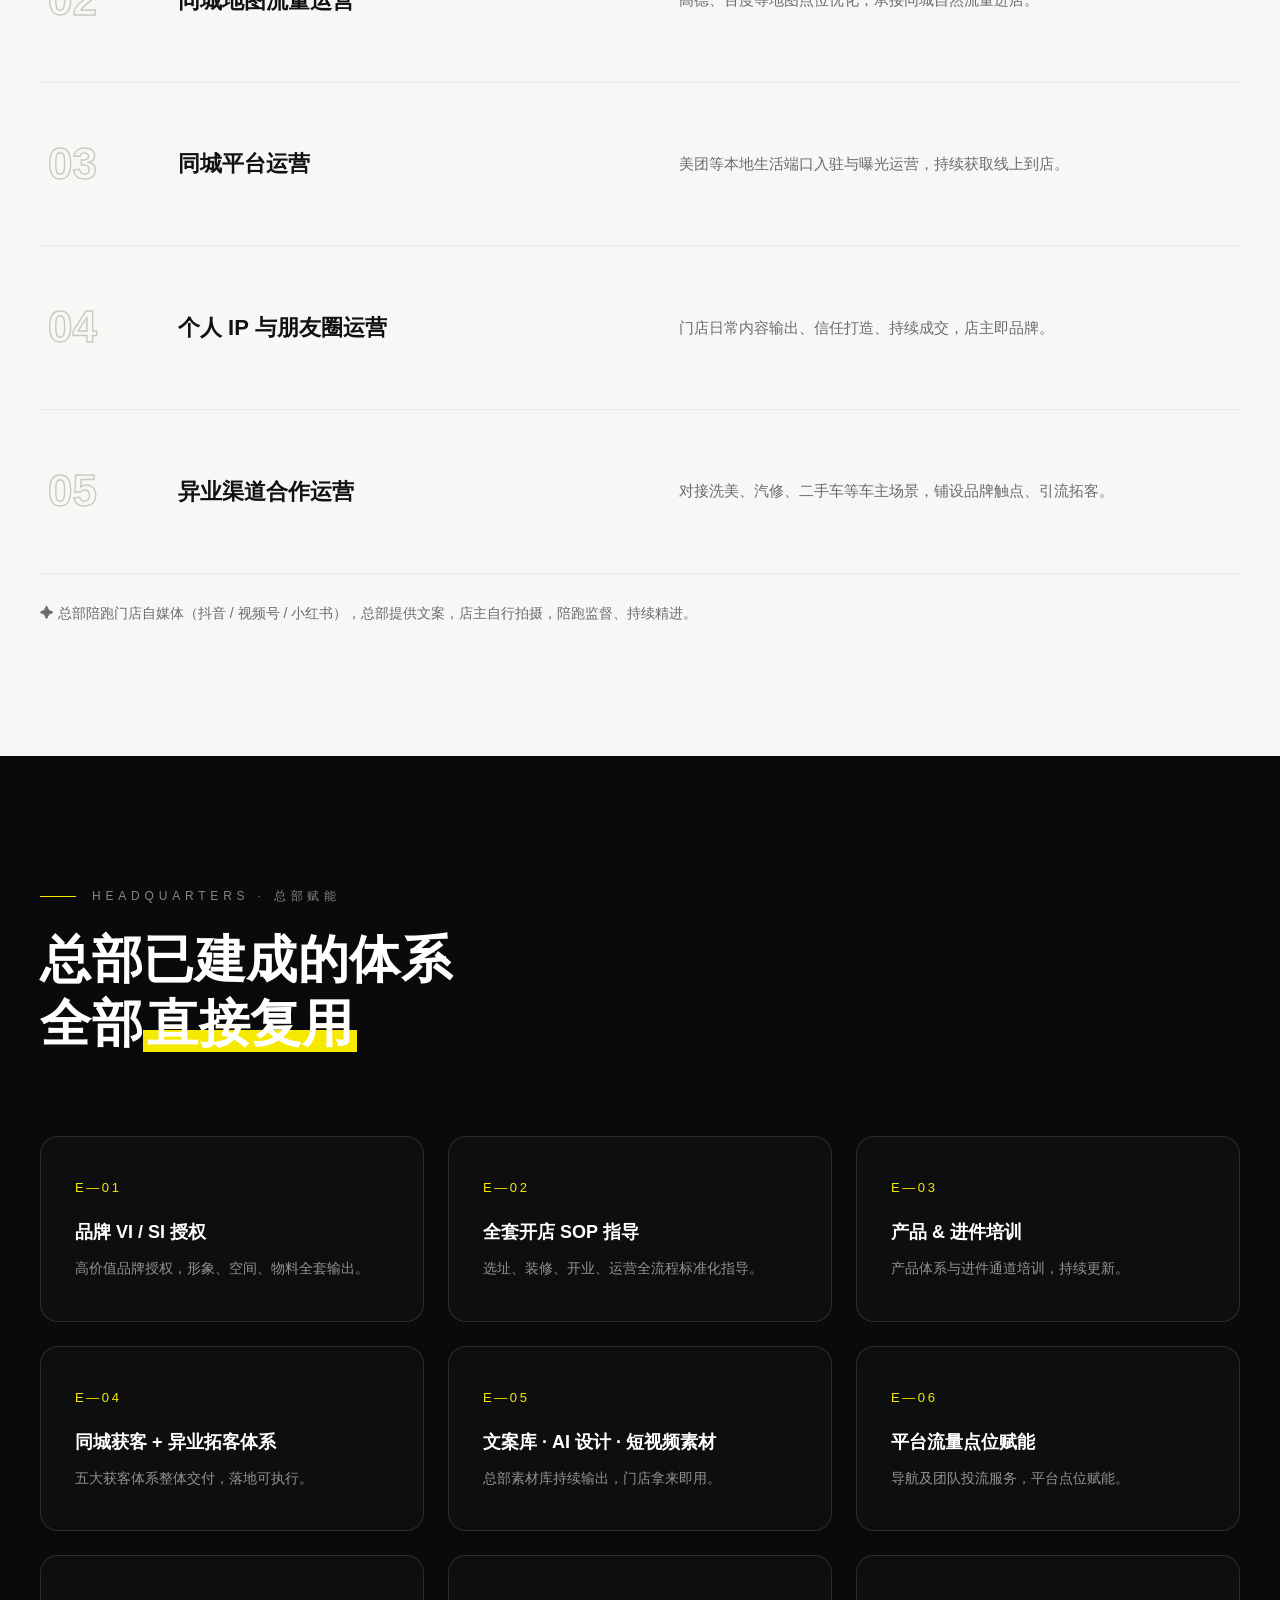
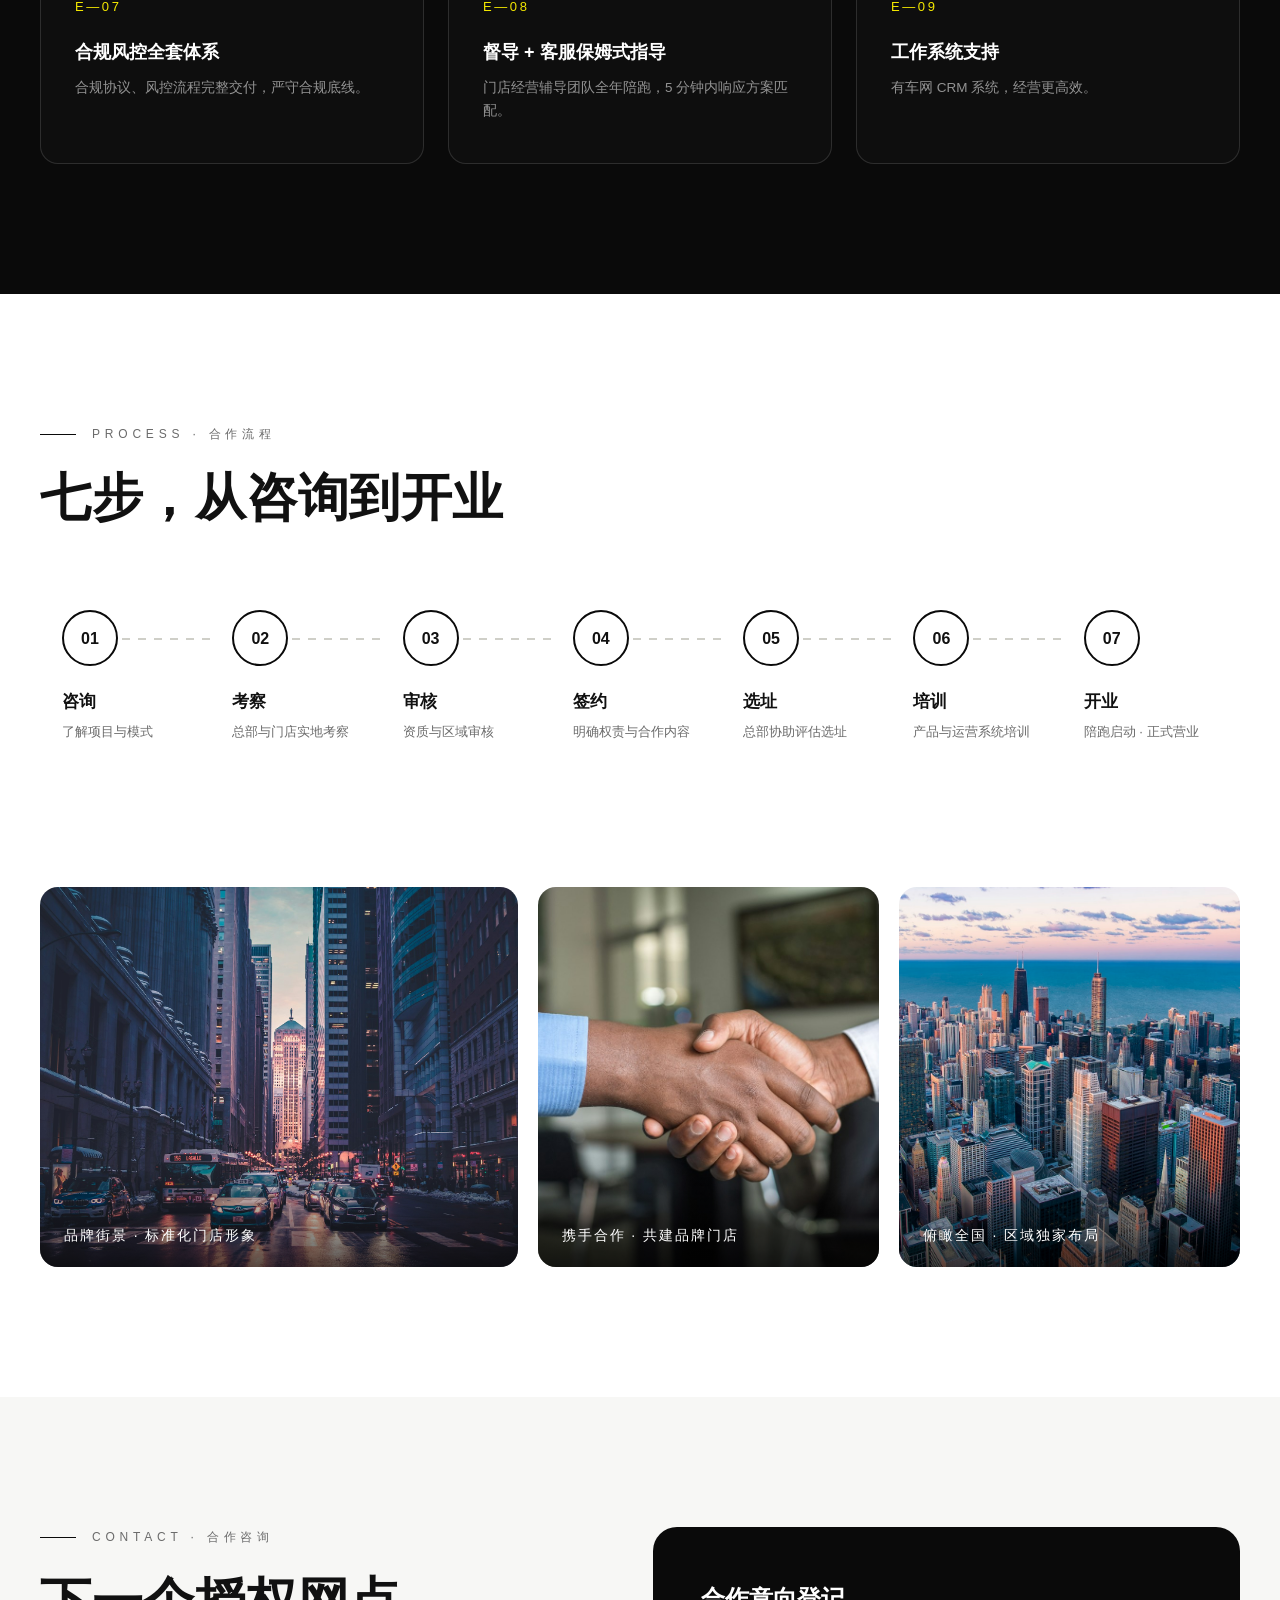
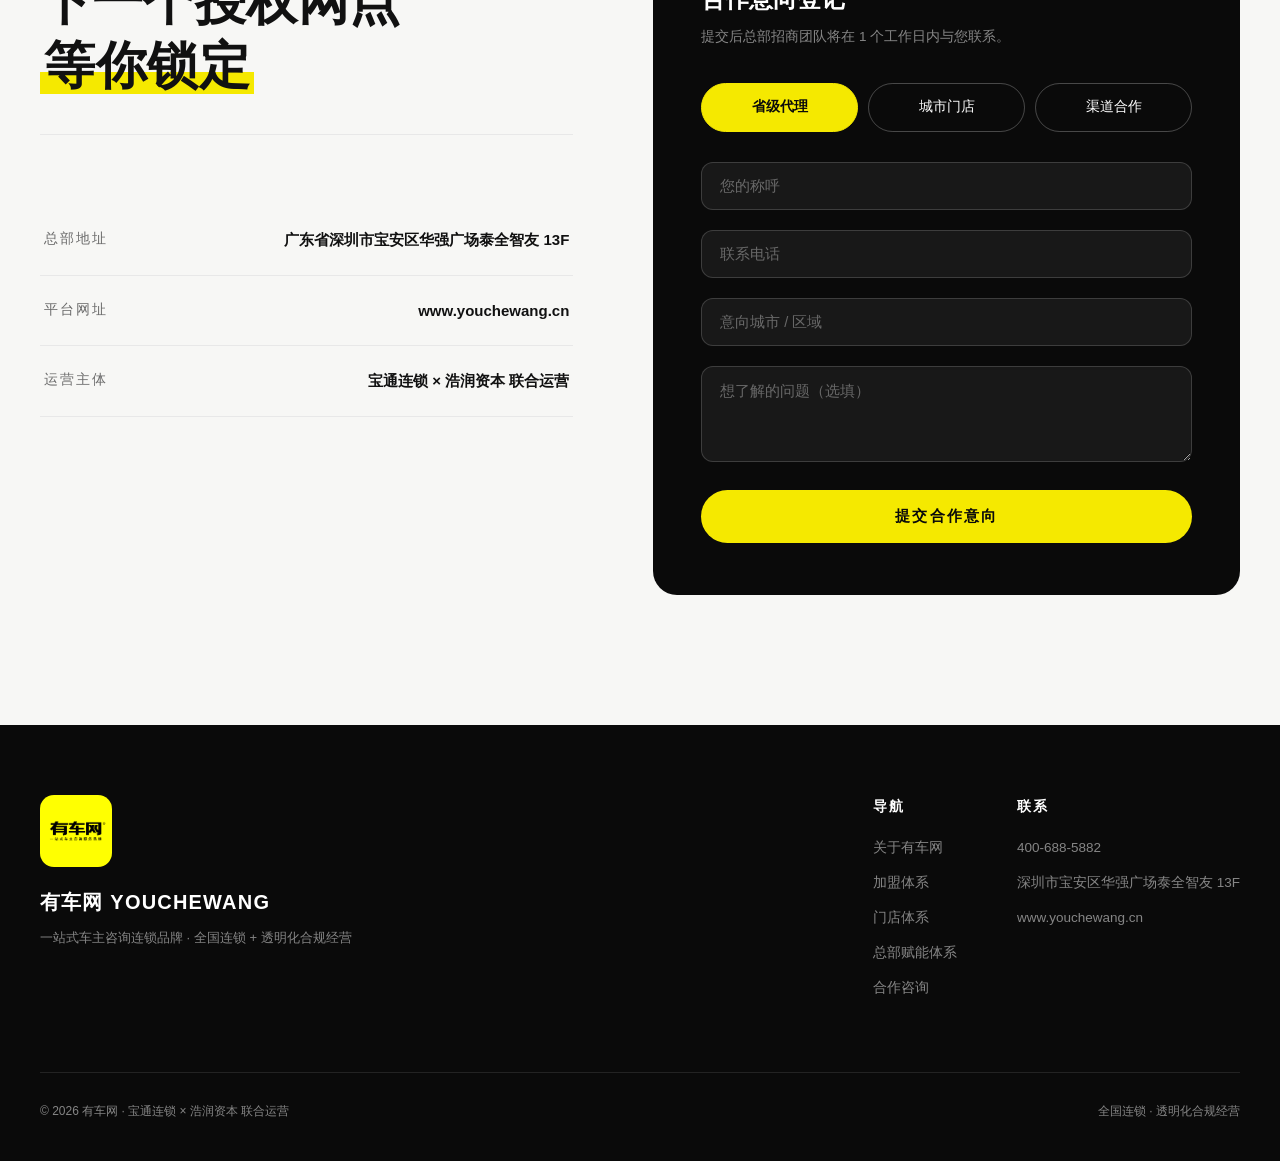
==== commit d272884e: "导航 logo 更换为 logo03（1000x431 PNG）" ====
--- a/index.html
+++ b/index.html
@@ -463,7 +463,7 @@
 <nav id="nav">
   <div class="nav-inner">
     <a href="#top" class="nav-logo">
-      <img src="assets/logo02.jpg" alt="有车网">
+      <img src="assets/logo03.png" alt="有车网">
     </a>
     <ul class="nav-links">
       <li><a href="#top" class="active">首页</a></li>
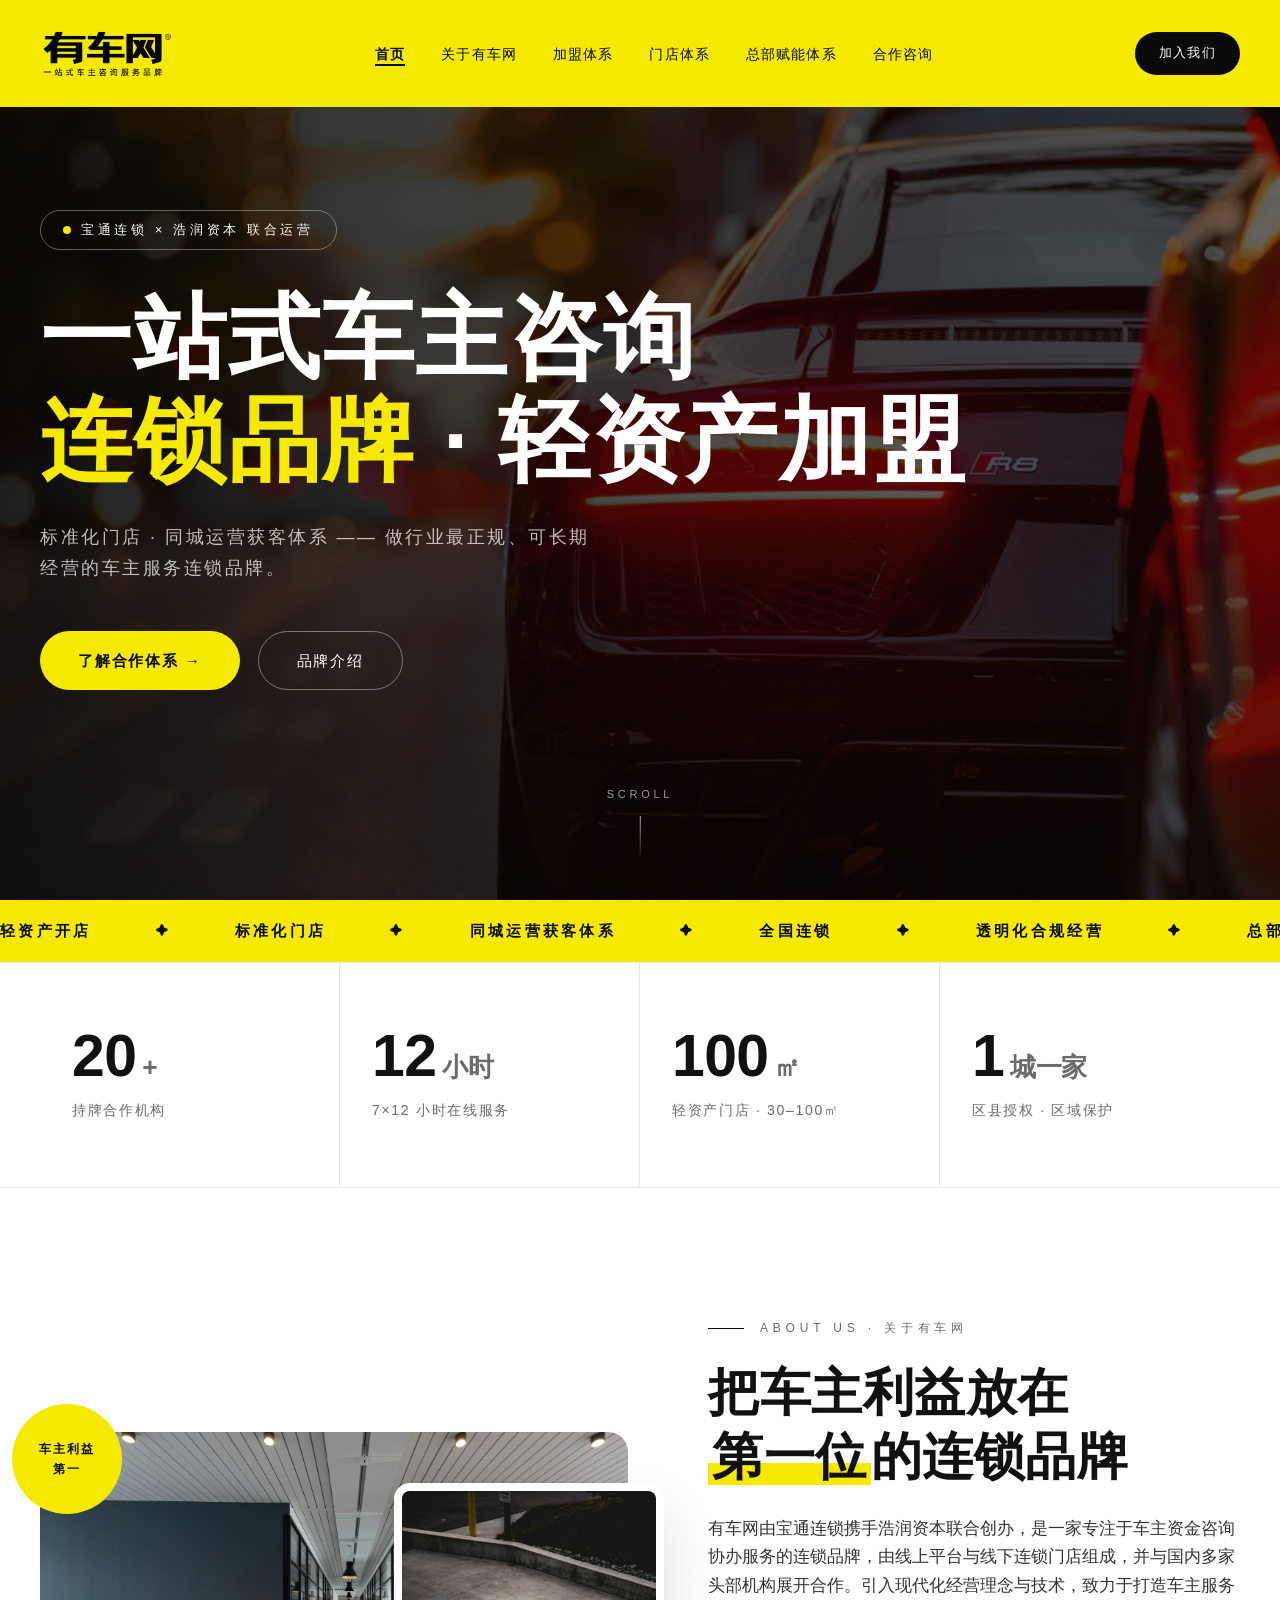
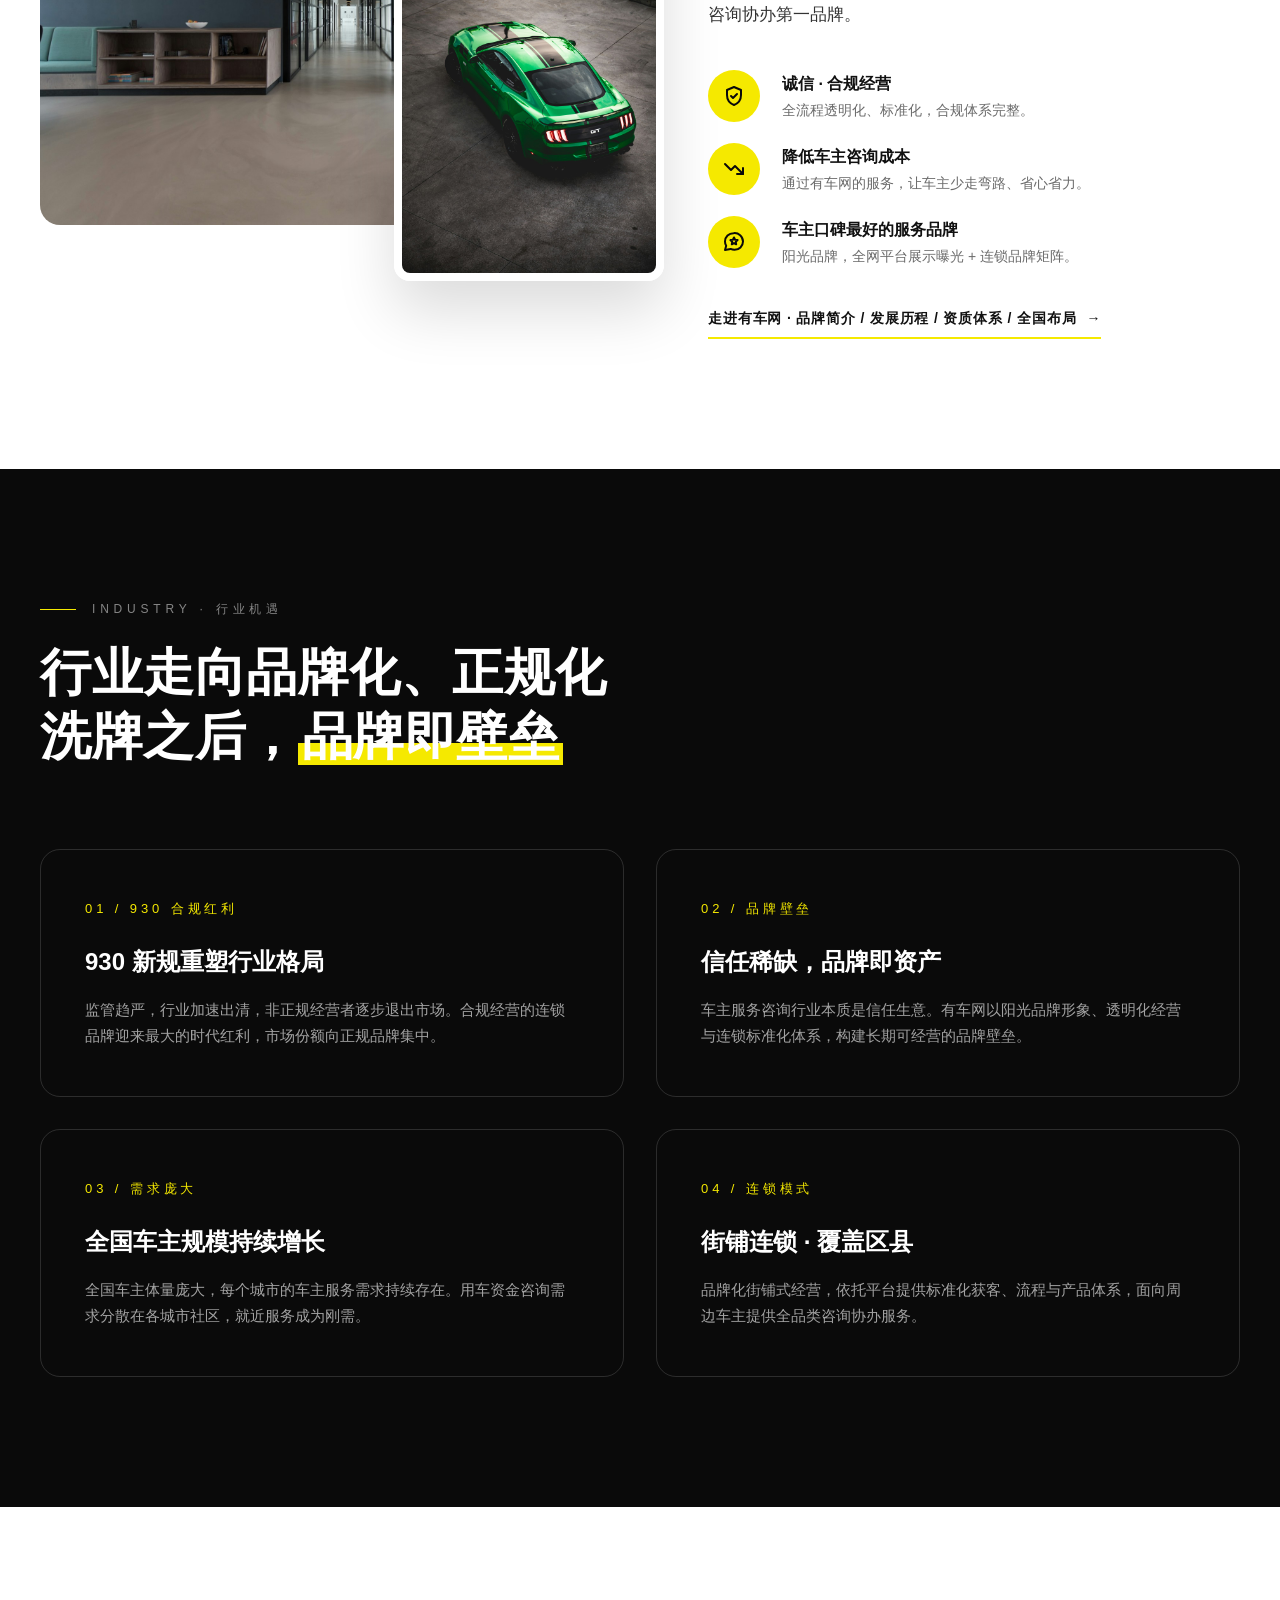
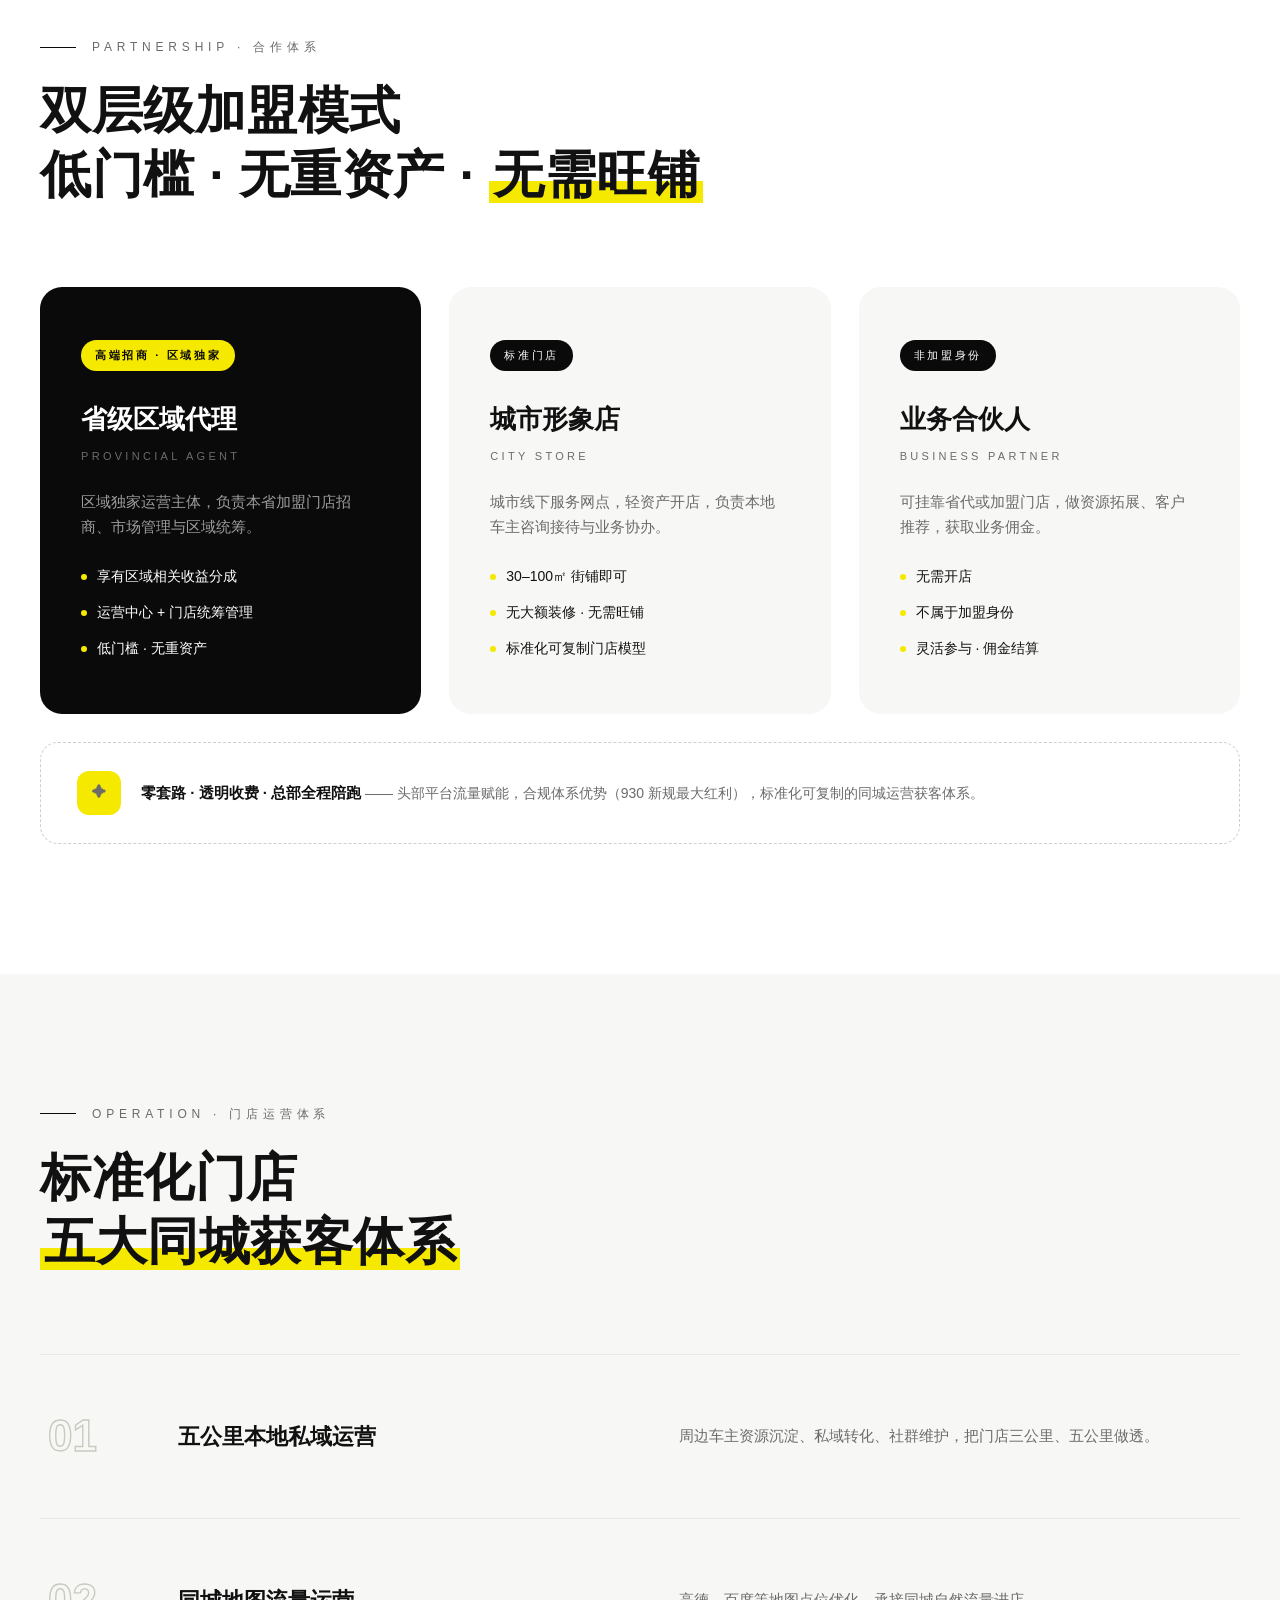
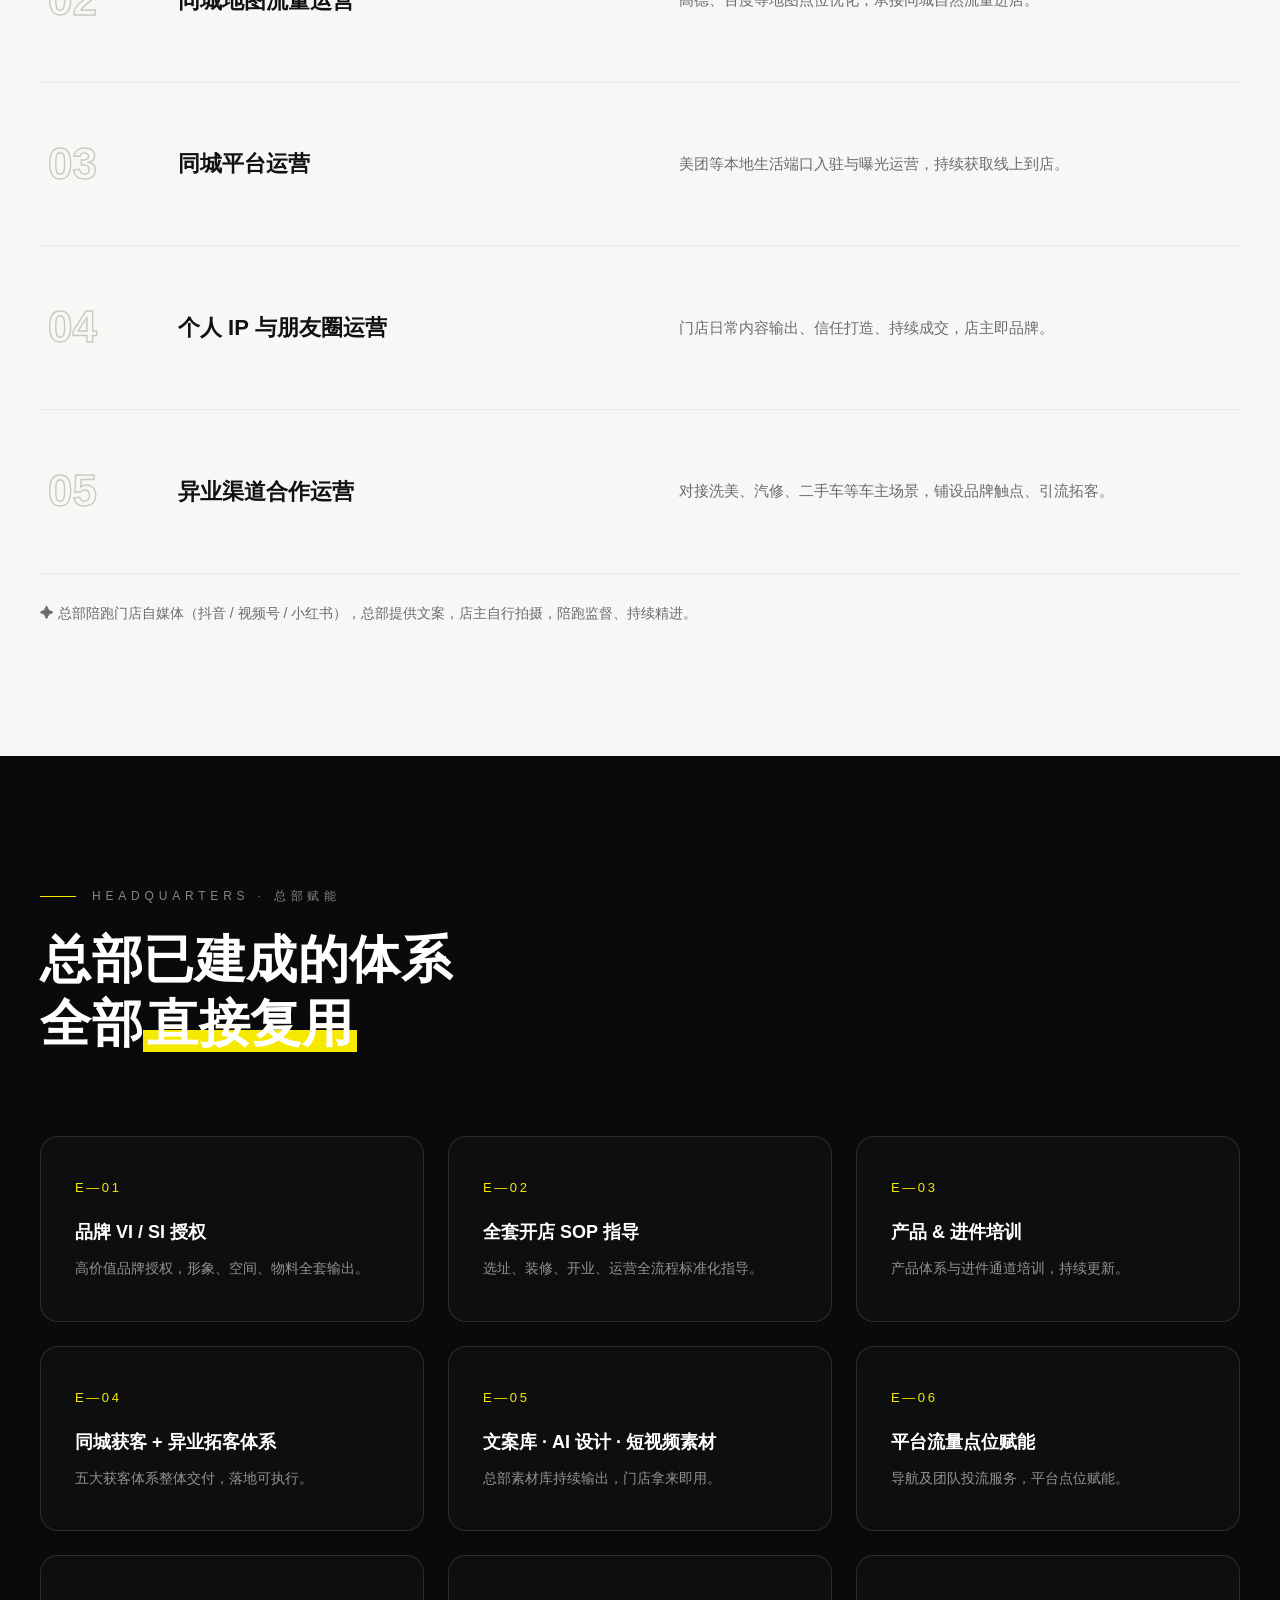
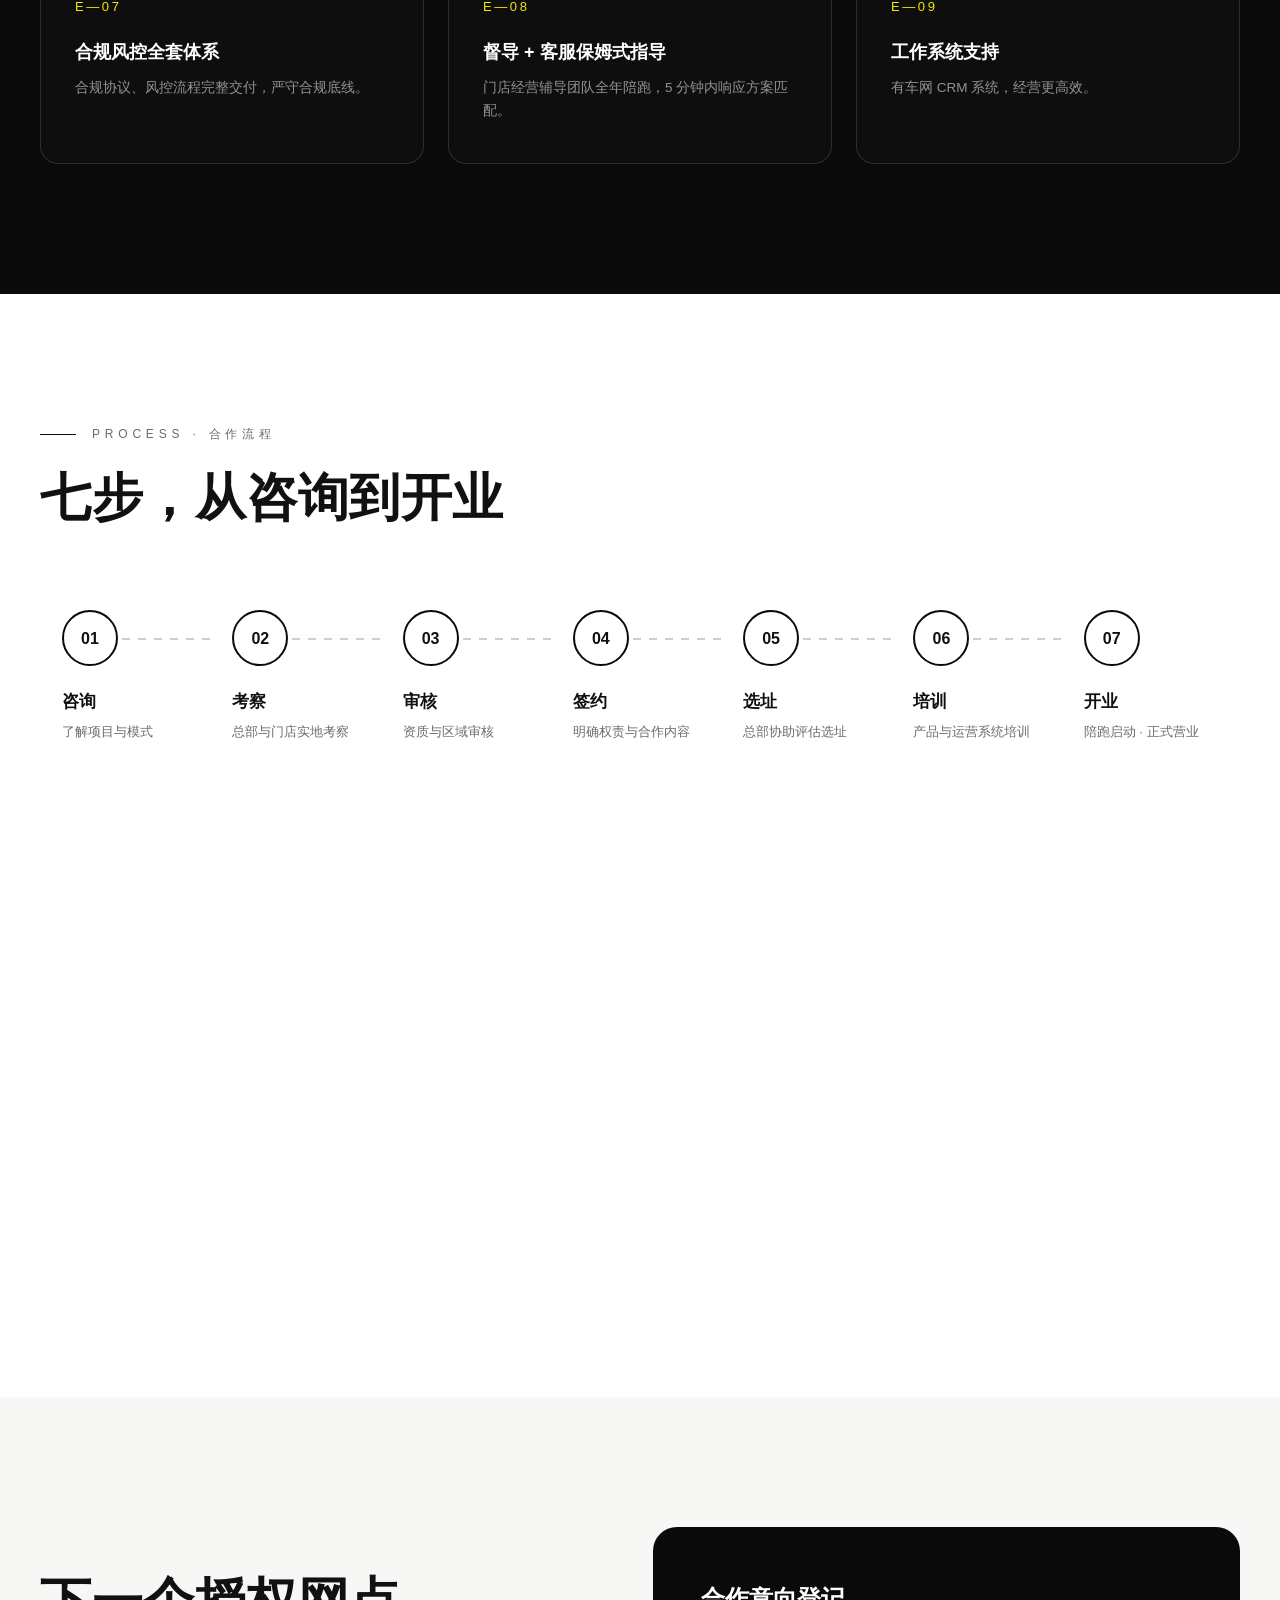
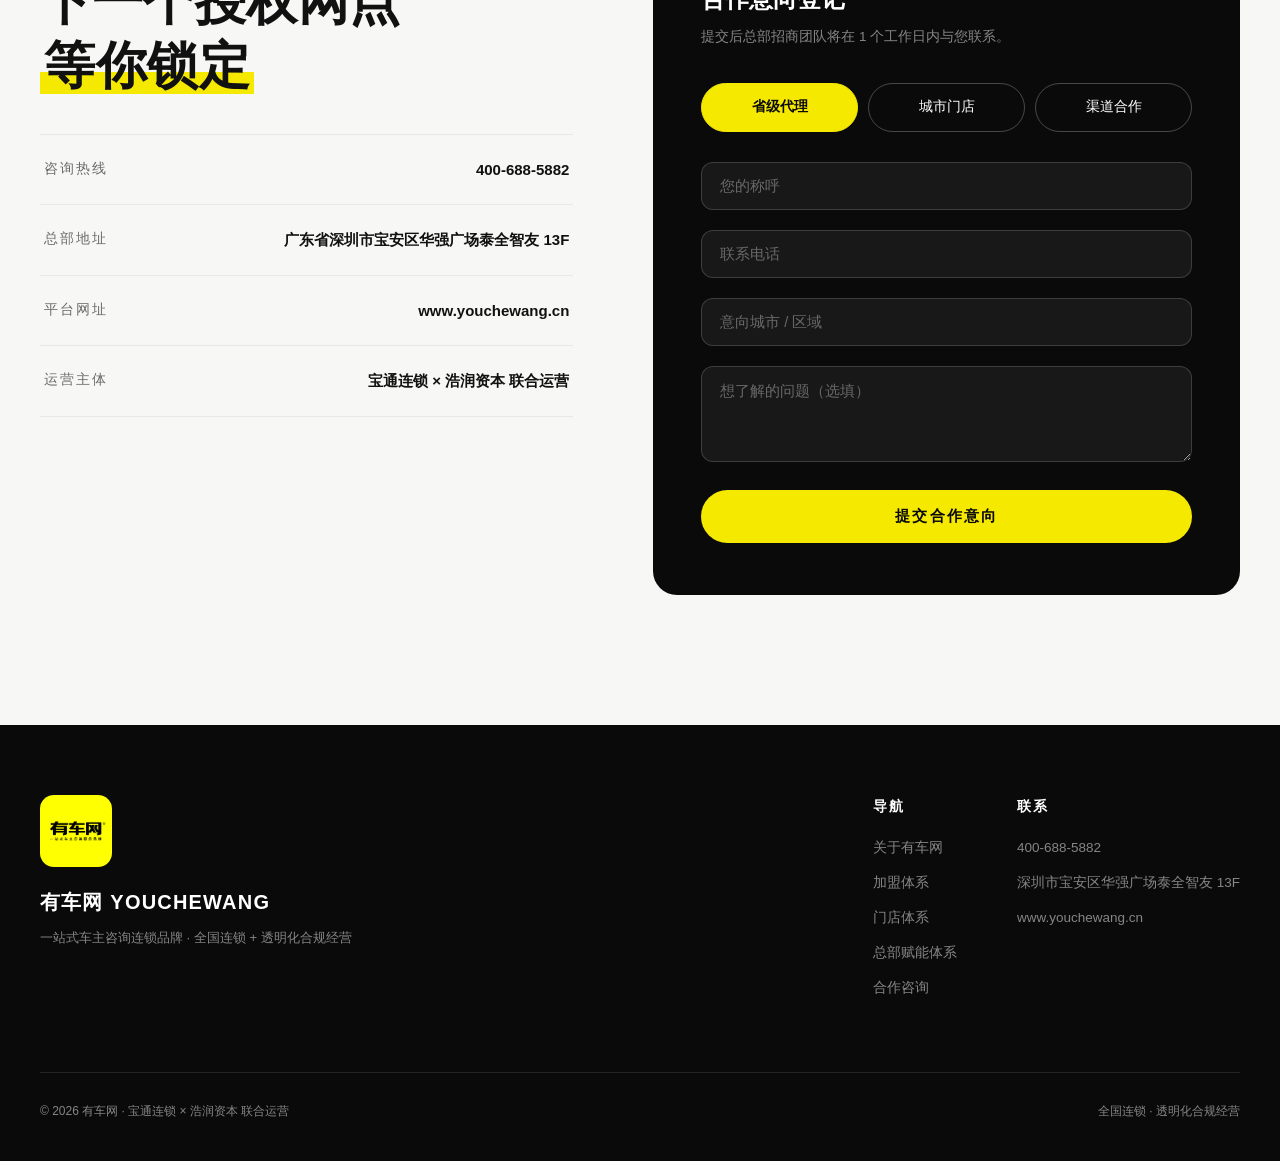
==== commit fe783b96: "导航 logo 放大 15%（44px → 51px）" ====
--- a/index.html
+++ b/index.html
@@ -55,7 +55,7 @@
     display: flex; align-items: center; justify-content: space-between;
   }
   .nav-logo { display:flex; align-items:center; }
-  .nav-logo img { height: 44px; width: auto; border-radius: 4px; }
+  .nav-logo img { height: 51px; width: auto; border-radius: 4px; }
   .nav-links { display:flex; gap: 36px; list-style:none; }
   .nav-links a {
     font-size: 14px; color: var(--black); letter-spacing:.08em;
